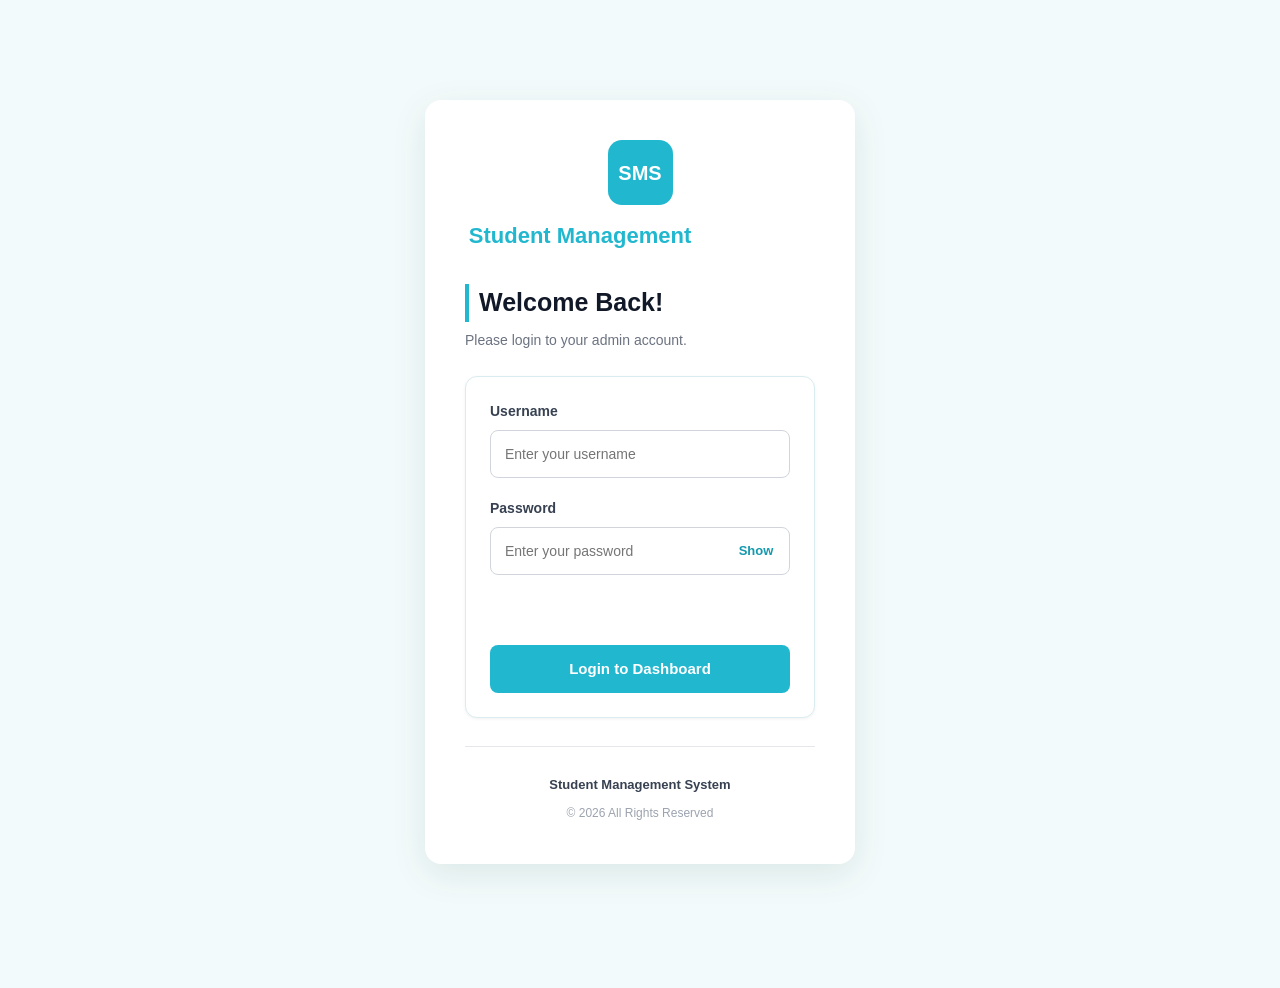
==== Student Management System/index.html @ 83077e54 "Organize Student Management System project" ====
<!DOCTYPE html>
<html lang="en">
 <head>
  <meta charset="utf-8">
  <meta content="width=device-width, initial-scale=1.0" name="viewport">
  <title>
   Student Management System
  </title>
  <link href="css/common.css" rel="stylesheet">
  <link href="css/components.css" rel="stylesheet">
  <link href="css/layout.css" rel="stylesheet">
  <link href="css/dashboard.css" rel="stylesheet">
  <link href="css/students.css" rel="stylesheet">
  <link href="css/courses.css" rel="stylesheet">
  <link href="css/trainers.css" rel="stylesheet">
  <link href="css/attendance.css" rel="stylesheet">
  <link href="css/assignments.css" rel="stylesheet">
  <link href="css/reports.css" rel="stylesheet">
  <link href="css/profile.css" rel="stylesheet">
  <link href="css/student-details.css" rel="stylesheet">
  <link href="css/single-page.css" rel="stylesheet">
 </head>
 <body>
  <div class="dashboard-container single-page-app">
   <header class="single-topbar">
    <a class="brand" data-section="dashboard" href="#dashboard">
     <span class="brand-logo">
      S
     </span>
     <span>
      <strong>
       Student MS
      </strong>
      <small>
       Admin Portal
      </small>
     </span>
    </a>
    <nav aria-label="Main navigation" class="navbar">
     <a class="active" data-section="dashboard" href="#dashboard">
      Dashboard
     </a>
     <a data-section="students" href="#students">
      Students
     </a>
     <a data-section="courses" href="#courses">
      Courses
     </a>
     <a data-section="trainers" href="#trainers">
      Trainers
     </a>
     <a data-section="attendance" href="#attendance">
      Attendance
     </a>
     <a data-section="assignments" href="#assignments">
      Assignments
     </a>
     <a data-section="reports" href="#reports">
      Reports
     </a>
     <a data-section="profile" href="#profile">
      Profile
     </a>
    </nav>
    <div class="topbar-user">
     <span class="topbar-avatar">
      A
     </span>
     <span>
      <strong id="topAdminName">
       Admin
      </strong>
      <small>
       Administrator
      </small>
     </span>
     <button class="logout-btn" id="logoutBtn" type="button">
      Logout
     </button>
    </div>
   </header>
   <main class="main-content single-main">
    <section class="page-section active-section" data-page-title="Dashboard" id="dashboard">
     <section class="welcome-section">
      <div>
       <h2>
        Welcome back,
        <span id="welcomeAdminName">
         Admin
        </span>
        !
       </h2>
       <p>
        Here's what's happening with your institution today.
       </p>
      </div>
      <div class="welcome-icon">
       ✦
      </div>
     </section>
     <section class="dashboard-section">
      <div class="section-heading">
       <div>
        <h2>
         Overview
        </h2>
        <p>
         Your institution's summary
        </p>
       </div>
      </div>
      <div class="overview-grid">
       <article class="overview-card">
        <div class="card-top">
         <div class="card-icon students-icon">
          ♙
         </div>
         <span class="card-tag">
          Students
         </span>
        </div>
        <h3 id="totalStudents">
         0
        </h3>
        <p>
         Total registered students
        </p>
       </article>
       <article class="overview-card">
        <div class="card-top">
         <div class="card-icon courses-icon">
          ▤
         </div>
         <span class="card-tag">
          Courses
         </span>
        </div>
        <h3 id="totalCourses">
         0
        </h3>
        <p>
         Currently active courses
        </p>
       </article>
       <article class="overview-card">
        <div class="card-top">
         <div class="card-icon trainers-icon">
          ♟
         </div>
         <span class="card-tag">
          Trainers
         </span>
        </div>
        <h3 id="totalTrainers">
         0
        </h3>
        <p>
         Total registered trainers
        </p>
       </article>
       <article class="overview-card attendance-card">
        <div class="card-top">
         <div class="card-icon attendance-icon">
          &checkmark;
         </div>
         <span class="card-tag">
          Attendance
         </span>
        </div>
        <h3 id="attendancePresent">
         0
        </h3>
        <p>
         Students present today
        </p>
        <div class="attendance-detail">
         <span id="attendanceAbsent">
          0 absent
         </span>
         <span id="attendanceLeave">
          0 on leave
         </span>
        </div>
       </article>
      </div>
     </section>
     <section class="bottom-grid">
      <div class="content-card activity-card">
       <div class="content-card-heading">
        <div>
         <h2>
          Recent Activity
         </h2>
         <p>
          Latest records in your institution
         </p>
        </div>
        <span class="heading-icon">
         ◷
        </span>
       </div>
       <div class="activity-list" id="recentActivity">
        <p class="empty-message">
         No recent activity available.
        </p>
       </div>
      </div>
      <div class="content-card quick-actions-card">
       <div class="content-card-heading">
        <div>
         <h2>
          Quick Actions
         </h2>
         <p>
          Frequently used options
         </p>
        </div>
        <span class="heading-icon">
         ✦
        </span>
       </div>
       <div class="quick-actions">
        <a class="quick-action" data-section="students" href="#students">
         <span class="action-icon">
          ＋
         </span>
         <span>
          <strong>
           Add Student
          </strong>
          <small>
           Register a new student
          </small>
         </span>
         <span class="action-arrow">
          &rsaquo;
         </span>
        </a>
        <a class="quick-action" data-section="courses" href="#courses">
         <span class="action-icon">
          ＋
         </span>
         <span>
          <strong>
           Add Course
          </strong>
          <small>
           Create a new course
          </small>
         </span>
         <span class="action-arrow">
          &rsaquo;
         </span>
        </a>
        <a class="quick-action" data-section="assignments" href="#assignments">
         <span class="action-icon">
          ＋
         </span>
         <span>
          <strong>
           Add Assignment
          </strong>
          <small>
           Create an assignment
          </small>
         </span>
         <span class="action-arrow">
          &rsaquo;
         </span>
        </a>
        <a class="quick-action" data-section="attendance" href="#attendance">
         <span class="action-icon">
          &checkmark;
         </span>
         <span>
          <strong>
           Mark Attendance
          </strong>
          <small>
           Update today's attendance
          </small>
         </span>
         <span class="action-arrow">
          &rsaquo;
         </span>
        </a>
       </div>
      </div>
     </section>
     <section class="dashboard-section assignment-section">
      <div class="section-heading">
       <div>
        <h2>
         Assignment Summary
        </h2>
        <p>
         Current assignment status
        </p>
       </div>
       <a class="view-all" data-section="assignments" href="#assignments">
        View Assignments &rarr;
       </a>
      </div>
      <div class="assignment-grid">
       <div class="assignment-box pending-box">
        <span class="assignment-dot">
        </span>
        <div>
         <h3 id="pendingAssignments">
          0
         </h3>
         <p>
          Pending
         </p>
        </div>
       </div>
       <div class="assignment-box overdue-box">
        <span class="assignment-dot">
        </span>
        <div>
         <h3 id="overdueAssignments">
          0
         </h3>
         <p>
          Overdue
         </p>
        </div>
       </div>
       <div class="assignment-box completed-box">
        <span class="assignment-dot">
        </span>
        <div>
         <h3 id="completedAssignments">
          0
         </h3>
         <p>
          Completed
         </p>
        </div>
       </div>
      </div>
     </section>
     <footer class="dashboard-footer">
      <p>
       &copy; 2026 Student Management System. All rights reserved.
      </p>
     </footer>
    </section>
    <section class="page-section" data-page-title="Students" id="students">
     <section class="page-intro">
      <div>
       <h2>
        Student Management
       </h2>
       <p>
        Add, view, update and manage student information.
       </p>
      </div>
      <button class="primary-btn" id="showFormBtn" type="button">
       + Add Student
      </button>
     </section>
     <div aria-live="polite" class="message-box" id="studentMessage" role="status">
     </div>
     <section class="student-form-card" id="studentFormSection">
      <div class="card-heading">
       <div>
        <h2 id="formTitle">
         Add New Student
        </h2>
        <p>
         Enter the student's details below.
        </p>
       </div>
       <button aria-label="Close form" class="close-btn" id="closeFormBtn" type="button">
        &times;
       </button>
      </div>
      <form id="studentForm">
       <input id="editingStudentId" type="hidden">
       <div class="form-grid">
        <div class="form-group">
         <label for="studentId">
          Student ID *
         </label>
         <input id="studentId" placeholder="Example: STU001" required type="text">
         <small class="field-error" id="studentIdError">
         </small>
        </div>
        <div class="form-group">
         <label for="studentName">
          Full Name *
         </label>
         <input id="studentName" placeholder="Enter full name" required type="text">
         <small class="field-error" id="studentNameError">
         </small>
        </div>
        <div class="form-group">
         <label for="studentEmail">
          Email Address *
         </label>
         <input id="studentEmail" placeholder="example@gmail.com" required type="email">
         <small class="field-error" id="studentEmailError">
         </small>
        </div>
        <div class="form-group">
         <label for="studentPhone">
          Phone Number *
         </label>
         <input id="studentPhone" placeholder="Enter phone number" required type="tel">
         <small class="field-error" id="studentPhoneError">
         </small>
        </div>
        <div class="form-group">
         <label for="studentDOB">
          Date of Birth *
         </label>
         <input id="studentDOB" required type="date">
         <small class="field-error" id="studentDOBError">
         </small>
        </div>
        <div class="form-group">
         <label for="studentCourse">
          Course *
         </label>
         <select id="studentCourse" required>
          <option value="">
           Select course
          </option>
         </select>
         <small class="field-error" id="studentCourseError">
         </small>
        </div>
        <div class="form-group">
         <label for="joiningDate">
          Joining Date *
         </label>
         <input id="joiningDate" required type="date">
         <small class="field-error" id="joiningDateError">
         </small>
        </div>
        <div class="form-group">
         <label for="studentStatus">
          Status *
         </label>
         <select id="studentStatus" required>
          <option value="Active">
           Active
          </option>
          <option value="Inactive">
           Inactive
          </option>
          <option value="Completed">
           Completed
          </option>
         </select>
        </div>
       </div>
       <div class="form-actions">
        <button class="primary-btn" id="saveStudentBtn" type="submit">
         Save Student
        </button>
        <button class="secondary-btn" id="cancelFormBtn" type="button">
         Cancel
        </button>
       </div>
      </form>
     </section>
     <section class="student-stats">
      <div class="student-stat-card">
       <div class="stat-icon">
        ♙
       </div>
       <div>
        <p>
         Total Students
        </p>
        <h3 id="totalStudentCount">
         0
        </h3>
       </div>
      </div>
      <div class="student-stat-card">
       <div class="stat-icon">
        &checkmark;
       </div>
       <div>
        <p>
         Active Students
        </p>
        <h3 id="activeStudentCount">
         0
        </h3>
       </div>
      </div>
      <div class="student-stat-card">
       <div class="stat-icon">
        ◷
       </div>
       <div>
        <p>
         Inactive Students
        </p>
        <h3 id="inactiveStudentCount">
         0
        </h3>
       </div>
      </div>
      <div class="student-stat-card">
       <div class="stat-icon">
        &starf;
       </div>
       <div>
        <p>
         Completed Students
        </p>
        <h3 id="completedStudentCount">
         0
        </h3>
       </div>
      </div>
     </section>
     <section class="student-list-card">
      <div class="list-heading">
       <div>
        <h2>
         Student Records
        </h2>
        <p>
         View and manage all registered students.
        </p>
       </div>
       <span class="record-count" id="recordCount">
        0 records
       </span>
      </div>
      <!-- Search and Filters -->
      <div class="filter-area">
       <div class="search-box">
        <span>
         &telrec;
        </span>
        <input id="studentSearch" placeholder="Search by name, email or student ID" type="search">
       </div>
       <select id="courseFilter">
        <option value="">
         All Courses
        </option>
       </select>
       <select id="statusFilter">
        <option value="">
         All Statuses
        </option>
        <option value="Active">
         Active
        </option>
        <option value="Inactive">
         Inactive
        </option>
        <option value="Completed">
         Completed
        </option>
       </select>
       <select id="sortStudents">
        <option value="name-asc">
         Name: A to Z
        </option>
        <option value="name-desc">
         Name: Z to A
        </option>
        <option value="date-new">
         Joining Date: Newest
        </option>
        <option value="date-old">
         Joining Date: Oldest
        </option>
        <option value="id-asc">
         Student ID: A to Z
        </option>
        <option value="id-desc">
         Student ID: Z to A
        </option>
       </select>
      </div>
      <!-- Table -->
      <div class="table-wrapper">
       <table class="student-table">
        <thead>
         <tr>
          <th>
           Student ID
          </th>
          <th>
           Student Details
          </th>
          <th>
           Phone
          </th>
          <th>
           Course
          </th>
          <th>
           Joining Date
          </th>
          <th>
           Status
          </th>
          <th>
           Actions
          </th>
         </tr>
        </thead>
        <tbody id="studentTableBody">
        </tbody>
       </table>
      </div>
      <!-- Pagination -->
      <div class="pagination-area">
       <p id="paginationInfo">
        Showing 0 students
       </p>
       <div class="pagination-controls">
        <button id="previousPage" type="button">
         Previous
        </button>
        <span id="pageNumber">
         1 / 1
        </span>
        <button id="nextPage" type="button">
         Next
        </button>
       </div>
      </div>
     </section>
     <footer class="page-footer">
      &copy; 2026 Student Management System. All rights reserved.
     </footer>
    </section>
    <section class="page-section" data-page-title="Courses" id="courses">
     <section class="summary-grid">
      <article class="summary-card">
       <div class="summary-icon">
        ▤
       </div>
       <div>
        <p>
         Total Courses
        </p>
        <h2 id="totalCourses">
         0
        </h2>
       </div>
      </article>
      <article class="summary-card">
       <div class="summary-icon active-icon">
        &checkmark;
       </div>
       <div>
        <p>
         Active Courses
        </p>
        <h2 id="activeCourses">
         0
        </h2>
       </div>
      </article>
      <article class="summary-card">
       <div class="summary-icon student-icon">
        ♙
       </div>
       <div>
        <p>
         Total Enrolments
        </p>
        <h2 id="totalEnrolments">
         0
        </h2>
       </div>
      </article>
      <article class="summary-card">
       <div class="summary-icon trainer-icon">
        ♟
       </div>
       <div>
        <p>
         Assigned Trainers
        </p>
        <h2 id="assignedTrainers">
         0
        </h2>
       </div>
      </article>
     </section>
     <section class="content-card form-card" hidden="" id="courseFormSection">
      <div class="card-heading">
       <div>
        <h2 id="formTitle">
         Add New Course
        </h2>
        <p>
         Enter the course information below
        </p>
       </div>
       <button aria-label="Close form" class="icon-close" id="closeFormBtn" type="button">
        &times;
       </button>
      </div>
      <form id="courseForm" novalidate="">
       <input id="editingCourseId" type="hidden">
       <div class="form-grid">
        <div class="form-group">
         <label for="courseId">
          Course ID
          <span>
           *
          </span>
         </label>
         <input id="courseId" placeholder="Example: CRS001" required type="text">
         <small class="field-error" id="courseIdError">
         </small>
        </div>
        <div class="form-group">
         <label for="courseName">
          Course Name
          <span>
           *
          </span>
         </label>
         <input id="courseName" placeholder="Enter course name" required type="text">
         <small class="field-error" id="courseNameError">
         </small>
        </div>
        <div class="form-group full-width">
         <label for="courseDescription">
          Course Description
          <span>
           *
          </span>
         </label>
         <textarea id="courseDescription" placeholder="Describe the course..." required rows="3"></textarea>
         <small class="field-error" id="courseDescriptionError">
         </small>
        </div>
        <div class="form-group">
         <label for="courseDuration">
          Duration
          <span>
           *
          </span>
         </label>
         <input id="courseDuration" placeholder="Example: 3 months" required type="text">
         <small class="field-error" id="courseDurationError">
         </small>
        </div>
        <div class="form-group">
         <label for="courseFee">
          Course Fee (₹)
          <span>
           *
          </span>
         </label>
         <input id="courseFee" min="0" placeholder="Enter course fee" required step="0.01" type="number">
         <small class="field-error" id="courseFeeError">
         </small>
        </div>
        <div class="form-group">
         <label for="courseStatus">
          Course Status
         </label>
         <select id="courseStatus">
          <option value="Active">
           Active
          </option>
          <option value="Inactive">
           Inactive
          </option>
          <option value="Completed">
           Completed
          </option>
         </select>
        </div>
        <div class="form-group">
         <label for="courseTrainer">
          Assign Trainer(s)
          <span>
           *
          </span>
         </label>
         <select id="courseTrainer" multiple required size="4">
         </select>
         <small class="input-hint">
          Hold Ctrl (Windows) or Command (Mac) to select multiple trainers.
         </small>
         <small class="field-error" id="courseTrainerError">
         </small>
        </div>
       </div>
       <p class="message-box" id="courseMessage" role="status">
       </p>
       <div class="form-actions">
        <button class="secondary-btn" id="cancelFormBtn" type="button">
         Cancel
        </button>
        <button class="primary-btn" id="saveCourseBtn" type="submit">
         Save Course
        </button>
       </div>
      </form>
     </section>
     <section class="content-card">
      <div class="list-heading">
       <div>
        <h2>
         Course List
        </h2>
        <p>
         View and manage all available courses
        </p>
       </div>
       <button class="primary-btn" id="showFormBtn" type="button">
        + Add Course
       </button>
      </div>
      <p class="message-box" id="courseListMessage" role="status">
      </p>
      <div class="filter-bar">
       <div class="search-box">
        <span>
         &telrec;
        </span>
        <input id="courseSearch" placeholder="Search by course name or ID..." type="search"/>
       </div>
       <select aria-label="Filter by status" id="courseStatusFilter">
        <option value="">
         All Statuses
        </option>
        <option value="Active">
         Active
        </option>
        <option value="Inactive">
         Inactive
        </option>
        <option value="Completed">
         Completed
        </option>
       </select>
       <select aria-label="Sort courses" id="courseSort">
        <option value="name-asc">
         Name: A to Z
        </option>
        <option value="name-desc">
         Name: Z to A
        </option>
        <option value="fee-low">
         Fee: Low to High
        </option>
        <option value="fee-high">
         Fee: High to Low
        </option>
        <option value="students-high">
         Most Enrolled
        </option>
       </select>
      </div>
      <div class="table-info">
       <span id="courseRecordCount">
        0 courses
       </span>
      </div>
      <div class="table-wrapper">
       <table class="course-table">
        <thead>
         <tr>
          <th>
           Course ID
          </th>
          <th>
           Course Details
          </th>
          <th>
           Duration
          </th>
          <th>
           Fee
          </th>
          <th>
           Trainer(s)
          </th>
          <th>
           Students
          </th>
          <th>
           Status
          </th>
          <th>
           Actions
          </th>
         </tr>
        </thead>
        <tbody id="courseTableBody">
        </tbody>
       </table>
      </div>
      <div class="pagination">
       <p id="paginationInfo">
        Showing 0 courses
       </p>
       <div class="pagination-controls">
        <button id="previousPage" type="button">
         Previous
        </button>
        <span id="pageNumber">
         1 / 1
        </span>
        <button id="nextPage" type="button">
         Next
        </button>
       </div>
      </div>
     </section>
     <div class="modal-overlay" hidden="" id="courseViewModal">
      <div class="modal-card">
       <div class="modal-heading">
        <div>
         <h2>
          Course Details
         </h2>
         <p>
          Complete information about this course
         </p>
        </div>
        <button aria-label="Close" class="icon-close" id="closeViewModal" type="button">
         &times;
        </button>
       </div>
       <div class="modal-details" id="courseViewContent">
       </div>
       <div class="modal-actions">
        <button class="secondary-btn" id="modalCloseBtn" type="button">
         Close
        </button>
       </div>
      </div>
     </div>
     <footer class="page-footer">
      &copy; 2026 Student Management System. All rights reserved.
     </footer>
    </section>
    <section class="page-section" data-page-title="Trainers" id="trainers">
     <section class="summary-grid">
      <article class="summary-card">
       <div class="summary-icon">
        ♟
       </div>
       <div>
        <p>
         Total Trainers
        </p>
        <h2 id="totalTrainers">
         0
        </h2>
       </div>
      </article>
      <article class="summary-card">
       <div class="summary-icon active-icon">
        &checkmark;
       </div>
       <div>
        <p>
         Active Trainers
        </p>
        <h2 id="activeTrainers">
         0
        </h2>
       </div>
      </article>
      <article class="summary-card">
       <div class="summary-icon course-icon">
        ▤
       </div>
       <div>
        <p>
         Courses Assigned
        </p>
        <h2 id="assignedCourses">
         0
        </h2>
       </div>
      </article>
      <article class="summary-card">
       <div class="summary-icon expertise-icon">
        ✦
       </div>
       <div>
        <p>
         Expertise Areas
        </p>
        <h2 id="expertiseCount">
         0
        </h2>
       </div>
      </article>
     </section>
     <section class="content-card form-card" hidden="" id="trainerFormSection">
      <div class="card-heading">
       <div>
        <h2 id="formTitle">
         Add New Trainer
        </h2>
        <p>
         Enter trainer details and assign courses
        </p>
       </div>
       <button aria-label="Close form" class="icon-close" id="closeFormBtn" type="button">
        &times;
       </button>
      </div>
      <form id="trainerForm" novalidate="">
       <input id="editingTrainerId" type="hidden"/>
       <div class="form-grid">
        <div class="form-group">
         <label for="trainerId">
          Trainer ID
          <span>
           *
          </span>
         </label>
         <input id="trainerId" placeholder="Example: TRN001" required="" type="text"/>
         <small class="field-error" id="trainerIdError">
         </small>
        </div>
        <div class="form-group">
         <label for="trainerName">
          Full Name
          <span>
           *
          </span>
         </label>
         <input id="trainerName" placeholder="Enter trainer name" required="" type="text"/>
         <small class="field-error" id="trainerNameError">
         </small>
        </div>
        <div class="form-group">
         <label for="trainerEmail">
          Email Address
          <span>
           *
          </span>
         </label>
         <input id="trainerEmail" placeholder="example@email.com" required="" type="email"/>
         <small class="field-error" id="trainerEmailError">
         </small>
        </div>
        <div class="form-group">
         <label for="trainerPhone">
          Phone Number
          <span>
           *
          </span>
         </label>
         <input id="trainerPhone" placeholder="Enter phone number" required="" type="tel"/>
         <small class="field-error" id="trainerPhoneError">
         </small>
        </div>
        <div class="form-group">
         <label for="trainerExpertise">
          Expertise
          <span>
           *
          </span>
         </label>
         <input id="trainerExpertise" placeholder="Example: JavaScript, Python, React" required="" type="text"/>
         <small class="field-error" id="trainerExpertiseError">
         </small>
        </div>
        <div class="form-group">
         <label for="trainerStatus">
          Status
         </label>
         <select id="trainerStatus">
          <option value="Active">
           Active
          </option>
          <option value="Inactive">
           Inactive
          </option>
         </select>
        </div>
        <div class="form-group full-width">
         <label for="trainerCourses">
          Assign Courses
          <span>
           *
          </span>
         </label>
         <select id="trainerCourses" multiple="" required="" size="5">
         </select>
         <small class="input-hint">
          Select one or more courses. Hold Ctrl (Windows) or Command (Mac) to select multiple courses.
         </small>
         <small class="field-error" id="trainerCoursesError">
         </small>
        </div>
       </div>
       <p class="message-box" id="trainerMessage" role="status">
       </p>
       <div class="form-actions">
        <button class="secondary-btn" id="cancelFormBtn" type="button">
         Cancel
        </button>
        <button class="primary-btn" id="saveTrainerBtn" type="submit">
         Save Trainer
        </button>
       </div>
      </form>
     </section>
     <section class="content-card">
      <div class="list-heading">
       <div>
        <h2>
         Trainer List
        </h2>
        <p>
         View and manage all trainers in your institution
        </p>
       </div>
       <button class="primary-btn" id="showFormBtn" type="button">
        + Add Trainer
       </button>
      </div>
      <p class="message-box" id="trainerListMessage" role="status">
      </p>
      <div class="filter-bar">
       <div class="search-box">
        <span>
         &telrec;
        </span>
        <input id="trainerSearch" placeholder="Search by name, ID or email..." type="search"/>
       </div>
       <select aria-label="Filter by status" id="trainerStatusFilter">
        <option value="">
         All Statuses
        </option>
        <option value="Active">
         Active
        </option>
        <option value="Inactive">
         Inactive
        </option>
       </select>
       <select aria-label="Sort trainers" id="trainerSort">
        <option value="name-asc">
         Name: A to Z
        </option>
        <option value="name-desc">
         Name: Z to A
        </option>
        <option value="id-asc">
         Trainer ID
        </option>
        <option value="expertise-asc">
         Expertise
        </option>
       </select>
      </div>
      <div class="table-info">
       <span id="trainerRecordCount">
        0 trainers
       </span>
      </div>
      <div class="table-wrapper">
       <table class="trainer-table">
        <thead>
         <tr>
          <th>
           Trainer ID
          </th>
          <th>
           Trainer Details
          </th>
          <th>
           Phone
          </th>
          <th>
           Expertise
          </th>
          <th>
           Assigned Courses
          </th>
          <th>
           Status
          </th>
          <th>
           Actions
          </th>
         </tr>
        </thead>
        <tbody id="trainerTableBody">
        </tbody>
       </table>
      </div>
      <div class="pagination">
       <p id="paginationInfo">
        Showing 0 trainers
       </p>
       <div class="pagination-controls">
        <button id="previousPage" type="button">
         Previous
        </button>
        <span id="pageNumber">
         1 / 1
        </span>
        <button id="nextPage" type="button">
         Next
        </button>
       </div>
      </div>
     </section>
     <div class="modal-overlay" hidden="" id="trainerViewModal">
      <div class="modal-card">
       <div class="modal-heading">
        <div>
         <h2>
          Trainer Details
         </h2>
         <p>
          Complete information about this trainer
         </p>
        </div>
        <button aria-label="Close" class="icon-close" id="closeViewModal" type="button">
         &times;
        </button>
       </div>
       <div class="modal-details" id="trainerViewContent">
       </div>
       <div class="modal-actions">
        <button class="secondary-btn" id="modalCloseBtn" type="button">
         Close
        </button>
       </div>
      </div>
     </div>
     <footer class="page-footer">
      &copy; 2026 Student Management System. All rights reserved.
     </footer>
    </section>
    <section class="page-section" data-page-title="Attendance" id="attendance">
     <section class="summary-grid">
      <article class="summary-card">
       <div class="summary-icon">
        ♙
       </div>
       <div>
        <p>
         Students in Course
        </p>
        <h2 id="totalStudents">
         0
        </h2>
       </div>
      </article>
      <article class="summary-card">
       <div class="summary-icon present-icon">
        &checkmark;
       </div>
       <div>
        <p>
         Present
        </p>
        <h2 id="presentCount">
         0
        </h2>
       </div>
      </article>
      <article class="summary-card">
       <div class="summary-icon absent-icon">
        &times;
       </div>
       <div>
        <p>
         Absent
        </p>
        <h2 id="absentCount">
         0
        </h2>
       </div>
      </article>
      <article class="summary-card">
       <div class="summary-icon leave-icon">
        ◷
       </div>
       <div>
        <p>
         On Leave
        </p>
        <h2 id="leaveCount">
         0
        </h2>
       </div>
      </article>
     </section>
     <section class="content-card selection-card">
      <div class="section-heading">
       <div>
        <h2>
         Mark Attendance
        </h2>
        <p>
         Select a course and date to record attendance
        </p>
       </div>
      </div>
      <div class="selection-grid">
       <div class="form-group">
        <label for="attendanceCourse">
         Select Course
        </label>
        <select id="attendanceCourse">
         <option value="">
          Choose a course
         </option>
        </select>
       </div>
       <div class="form-group">
        <label for="attendanceDate">
         Attendance Date
        </label>
        <input id="attendanceDate" type="date"/>
       </div>
       <div class="form-group search-field">
        <label for="studentSearch">
         Search Student
        </label>
        <input id="studentSearch" placeholder="Search by name, ID or email" type="search"/>
       </div>
      </div>
      <p class="message-box" id="attendanceMessage" role="status">
      </p>
     </section>
     <section class="content-card">
      <div class="list-heading">
       <div>
        <h2>
         Student Attendance List
        </h2>
        <p id="selectedCourseInfo">
         Choose a course and date to continue
        </p>
       </div>
       <span class="record-status" id="attendanceRecordStatus">
        Not saved
       </span>
      </div>
      <div class="attendance-legend">
       <span>
        <i class="legend-dot present-dot">
        </i>
        Present
       </span>
       <span>
        <i class="legend-dot absent-dot">
        </i>
        Absent
       </span>
       <span>
        <i class="legend-dot leave-dot">
        </i>
        Leave
       </span>
      </div>
      <div class="table-wrapper">
       <table class="attendance-table">
        <thead>
         <tr>
          <th>
           Student
          </th>
          <th>
           Student ID
          </th>
          <th>
           Email
          </th>
          <th>
           Attendance Status
          </th>
         </tr>
        </thead>
        <tbody id="attendanceTableBody">
         <tr>
          <td class="empty-cell" colspan="4">
           Select a course and date to display students.
          </td>
         </tr>
        </tbody>
       </table>
      </div>
      <div class="attendance-actions">
       <p id="attendanceSummary">
        Select a course and date to view the attendance summary.
       </p>
       <button class="primary-btn" disabled="" id="saveAttendanceBtn" type="button">
        Save Attendance
       </button>
      </div>
     </section>
     <section class="content-card history-card">
      <div class="list-heading">
       <div>
        <h2>
         Attendance History
        </h2>
        <p>
         Review saved attendance records by student and date
        </p>
       </div>
      </div>
      <div class="history-filters">
       <div class="form-group">
        <label for="historyCourse">
         Course
        </label>
        <select id="historyCourse">
         <option value="">
          All Courses
         </option>
        </select>
       </div>
       <div class="form-group">
        <label for="historyDate">
         Date
        </label>
        <input id="historyDate" type="date"/>
       </div>
       <div class="form-group">
        <label for="historyStudent">
         Student
        </label>
        <input id="historyStudent" placeholder="Search student" type="search"/>
       </div>
       <div class="form-group">
        <label for="historyStatus">
         Status
        </label>
        <select id="historyStatus">
         <option value="">
          All Statuses
         </option>
         <option value="Present">
          Present
         </option>
         <option value="Absent">
          Absent
         </option>
         <option value="Leave">
          Leave
         </option>
        </select>
       </div>
      </div>
      <div class="table-info" id="historyRecordCount">
       0 records
      </div>
      <div class="table-wrapper">
       <table class="attendance-table history-table">
        <thead>
         <tr>
          <th>
           Date
          </th>
          <th>
           Student
          </th>
          <th>
           Course
          </th>
          <th>
           Status
          </th>
          <th>
           Attendance %
          </th>
         </tr>
        </thead>
        <tbody id="historyTableBody">
         <tr>
          <td class="empty-cell" colspan="5">
           No attendance records available.
          </td>
         </tr>
        </tbody>
       </table>
      </div>
      <div class="pagination">
       <p id="historyPaginationInfo">
        Showing 0 records
       </p>
       <div class="pagination-controls">
        <button id="historyPrevious" type="button">
         Previous
        </button>
        <span id="historyPageNumber">
         1 / 1
        </span>
        <button id="historyNext" type="button">
         Next
        </button>
       </div>
      </div>
     </section>
     <div class="calculation-note">
      <strong>
       Attendance calculation:
      </strong>
      Present days &divide; (Present days + Absent days) &times; 100.
            Leave days are excluded from the calculation.
     </div>
     <footer class="page-footer">
      &copy; 2026 Student Management System. All rights reserved.
     </footer>
    </section>
    <section class="page-section" data-page-title="Assignments" id="assignments">
     <section class="summary-grid">
      <article class="summary-card">
       <div class="summary-icon">
        ▣
       </div>
       <div>
        <p>
         Total Assignments
        </p>
        <h2 id="totalAssignments">
         0
        </h2>
       </div>
      </article>
      <article class="summary-card">
       <div class="summary-icon submitted-icon">
        &checkmark;
       </div>
       <div>
        <p>
         Submitted
        </p>
        <h2 id="submittedCount">
         0
        </h2>
       </div>
      </article>
      <article class="summary-card">
       <div class="summary-icon pending-icon">
        ◷
       </div>
       <div>
        <p>
         Not Submitted
        </p>
        <h2 id="notSubmittedCount">
         0
        </h2>
       </div>
      </article>
      <article class="summary-card">
       <div class="summary-icon late-icon">
        !
       </div>
       <div>
        <p>
         Late Submissions
        </p>
        <h2 id="lateCount">
         0
        </h2>
       </div>
      </article>
     </section>
     <section class="content-card" id="assignmentFormSection">
      <div class="section-heading">
       <div>
        <h2 id="formHeading">
         Create New Assignment
        </h2>
        <p>
         Add an assignment and assign it to a course
        </p>
       </div>
       <button class="secondary-btn" hidden="" id="cancelEditBtn" type="button">
        Cancel Edit
       </button>
      </div>
      <form id="assignmentForm">
       <input id="editingAssignmentId" type="hidden"/>
       <div class="form-grid">
        <div class="form-group">
         <label for="assignmentTitle">
          Assignment Title *
         </label>
         <input id="assignmentTitle" maxlength="100" placeholder="Example: JavaScript Fundamentals" required="" type="text"/>
         <small class="field-error" id="titleError">
         </small>
        </div>
        <div class="form-group">
         <label for="assignmentCourse">
          Course *
         </label>
         <select id="assignmentCourse" required="">
          <option value="">
           Select course
          </option>
         </select>
         <small class="field-error" id="courseError">
         </small>
        </div>
        <div class="form-group full-width">
         <label for="assignmentDescription">
          Description *
         </label>
         <textarea id="assignmentDescription" maxlength="1000" placeholder="Describe the assignment tasks and requirements" required="" rows="3"></textarea>
         <small class="field-error" id="descriptionError">
         </small>
        </div>
        <div class="form-group">
         <label for="assignmentAssignedDate">
          Assigned Date *
         </label>
         <input id="assignmentAssignedDate" required="" type="date"/>
         <small class="field-error" id="assignedDateError">
         </small>
        </div>
        <div class="form-group">
         <label for="assignmentDueDate">
          Due Date *
         </label>
         <input id="assignmentDueDate" required="" type="date"/>
         <small class="field-error" id="dueDateError">
         </small>
        </div>
       </div>
       <p class="message-box" id="assignmentMessage" role="status">
       </p>
       <div class="form-actions">
        <button class="primary-btn" id="saveAssignmentBtn" type="submit">
         Create Assignment
        </button>
        <button class="secondary-btn" id="resetAssignmentBtn" type="reset">
         Clear Form
        </button>
       </div>
      </form>
     </section>
     <section class="content-card">
      <div class="list-heading">
       <div>
        <h2>
         Assignment List
        </h2>
        <p>
         View assignments and manage student submissions
        </p>
       </div>
       <span class="record-count" id="assignmentRecordCount">
        0 assignments
       </span>
      </div>
      <div class="filter-grid">
       <div class="form-group">
        <label for="assignmentSearch">
         Search
        </label>
        <input id="assignmentSearch" placeholder="Search assignment title" type="search"/>
       </div>
       <div class="form-group">
        <label for="filterCourse">
         Course
        </label>
        <select id="filterCourse">
         <option value="">
          All Courses
         </option>
        </select>
       </div>
       <div class="form-group">
        <label for="filterStatus">
         Submission Status
        </label>
        <select id="filterStatus">
         <option value="">
          All Statuses
         </option>
         <option value="Not submitted">
          Not submitted
         </option>
         <option value="Submitted">
          Submitted
         </option>
         <option value="Late">
          Late
         </option>
        </select>
       </div>
       <div class="form-group">
        <label for="assignmentSort">
         Sort By
        </label>
        <select id="assignmentSort">
         <option value="due-asc">
          Due Date: Earliest
         </option>
         <option value="due-desc">
          Due Date: Latest
         </option>
         <option value="title-asc">
          Title: A to Z
         </option>
         <option value="title-desc">
          Title: Z to A
         </option>
        </select>
       </div>
      </div>
      <div class="table-wrapper">
       <table class="assignment-table">
        <thead>
         <tr>
          <th>
           Assignment
          </th>
          <th>
           Course
          </th>
          <th>
           Assigned Date
          </th>
          <th>
           Due Date
          </th>
          <th>
           Submissions
          </th>
          <th>
           Actions
          </th>
         </tr>
        </thead>
        <tbody id="assignmentTableBody">
         <tr>
          <td class="empty-cell" colspan="6">
           No assignments created yet.
          </td>
         </tr>
        </tbody>
       </table>
      </div>
      <div class="pagination">
       <p id="assignmentPaginationInfo">
        Showing 0 assignments
       </p>
       <div class="pagination-controls">
        <button id="previousPage" type="button">
         Previous
        </button>
        <span id="pageNumber">
         1 / 1
        </span>
        <button id="nextPage" type="button">
         Next
        </button>
       </div>
      </div>
     </section>
     <div class="modal-overlay" hidden="" id="submissionModal">
      <div class="submission-modal">
       <div class="modal-header">
        <div>
         <p class="modal-eyebrow">
          ASSIGNMENT SUBMISSIONS
         </p>
         <h2 id="modalAssignmentTitle">
          Assignment
         </h2>
         <p id="modalAssignmentCourse">
          Course
         </p>
        </div>
        <button aria-label="Close" class="modal-close" id="closeSubmissionModal" type="button">
         &times;
        </button>
       </div>
       <div class="submission-summary" id="submissionSummary">
       </div>
       <div class="table-wrapper">
        <table class="submission-table">
         <thead>
          <tr>
           <th>
            Student
           </th>
           <th>
            Submission Status
           </th>
           <th>
            Marks
           </th>
           <th>
            Feedback
           </th>
           <th>
            Action
           </th>
          </tr>
         </thead>
         <tbody id="submissionTableBody">
          <tr>
           <td class="empty-cell" colspan="5">
            No students available.
           </td>
          </tr>
         </tbody>
        </table>
       </div>
       <div class="modal-footer">
        <p>
         Enter marks and feedback for each student, then save.
        </p>
        <button class="primary-btn" id="doneSubmissionBtn" type="button">
         Done
        </button>
       </div>
      </div>
     </div>
     <footer class="page-footer">
      &copy; 2026 Student Management System. All rights reserved.
     </footer>
    </section>
    <section class="page-section" data-page-title="Reports" id="reports">
     <section class="summary-grid">
      <article class="summary-card">
       <div class="summary-icon">
        ♙
       </div>
       <div>
        <p>
         Total Students
        </p>
        <h2 id="totalStudents">
         0
        </h2>
        <small>
         Registered students
        </small>
       </div>
      </article>
      <article class="summary-card">
       <div class="summary-icon">
        ▤
       </div>
       <div>
        <p>
         Total Courses
        </p>
        <h2 id="totalCourses">
         0
        </h2>
        <small>
         Available courses
        </small>
       </div>
      </article>
      <article class="summary-card">
       <div class="summary-icon">
        ♟
       </div>
       <div>
        <p>
         Total Trainers
        </p>
        <h2 id="totalTrainers">
         0
        </h2>
        <small>
         Registered trainers
        </small>
       </div>
      </article>
      <article class="summary-card">
       <div class="summary-icon">
        ▣
       </div>
       <div>
        <p>
         Attendance Days
        </p>
        <h2 id="totalDays">
         0
        </h2>
        <small>
         Dates with saved records
        </small>
       </div>
      </article>
     </section>
     <section class="report-card">
      <div class="section-heading">
       <div>
        <h2>
         Course Enrollment Report
        </h2>
        <p>
         Student enrollment and trainer details for each course
        </p>
       </div>
       <button class="export-btn" id="exportCourseReport" type="button">
        &darr; Export CSV
       </button>
      </div>
      <div class="table-wrapper">
       <table>
        <thead>
         <tr>
          <th>
           Course Name
          </th>
          <th>
           Trainer
          </th>
          <th>
           Total Students
          </th>
          <th>
           Enrollment Share
          </th>
         </tr>
        </thead>
        <tbody id="courseReportBody">
         <tr>
          <td class="empty-cell" colspan="4">
           No course records available.
          </td>
         </tr>
        </tbody>
       </table>
      </div>
     </section>
     <section class="report-card">
      <div class="section-heading attendance-heading">
       <div>
        <h2>
         Student Attendance Report
        </h2>
        <p>
         Review attendance records and calculate student percentages
        </p>
       </div>
       <button class="export-btn" id="exportAttendanceReport" type="button">
        &darr; Export CSV
       </button>
      </div>
      <!-- Filters -->
      <div class="filter-grid">
       <div class="form-group">
        <label for="attendanceSearch">
         Search Student
        </label>
        <input id="attendanceSearch" placeholder="Name or email" type="search"/>
       </div>
       <div class="form-group">
        <label for="attendanceCourseFilter">
         Course
        </label>
        <select id="attendanceCourseFilter">
         <option value="">
          All Courses
         </option>
        </select>
       </div>
       <div class="form-group">
        <label for="fromDate">
         From Date
        </label>
        <input id="fromDate" type="date"/>
       </div>
       <div class="form-group">
        <label for="toDate">
         To Date
        </label>
        <input id="toDate" type="date"/>
       </div>
      </div>
      <div class="attendance-note">
       <span class="note-icon">
        i
       </span>
       Attendance percentage = Present &divide; (Present + Absent) &times; 100.
                Leave records are excluded from the calculation.
      </div>
      <div class="table-wrapper">
       <table>
        <thead>
         <tr>
          <th>
           Student Name
          </th>
          <th>
           Email
          </th>
          <th>
           Course
          </th>
          <th>
           Present
          </th>
          <th>
           Absent
          </th>
          <th>
           Leave
          </th>
          <th>
           Attendance %
          </th>
         </tr>
        </thead>
        <tbody id="attendanceReportBody">
         <tr>
          <td class="empty-cell" colspan="7">
           No attendance records available.
          </td>
         </tr>
        </tbody>
       </table>
      </div>
      <div class="table-footer">
       <span id="attendanceRecordCount">
        0 students
       </span>
       <button class="clear-filter-btn" id="clearAttendanceFilters" type="button">
        Clear Filters
       </button>
      </div>
     </section>
     <section class="report-card">
      <div class="section-heading">
       <div>
        <h2>
         Assignment Performance Report
        </h2>
        <p>
         Overview of student assignment submissions
        </p>
       </div>
       <button class="export-btn" id="exportAssignmentReport" type="button">
        &darr; Export CSV
       </button>
      </div>
      <div class="table-wrapper">
       <table>
        <thead>
         <tr>
          <th>
           Assignment
          </th>
          <th>
           Course
          </th>
          <th>
           Total Students
          </th>
          <th>
           Submitted
          </th>
          <th>
           Not Submitted
          </th>
          <th>
           Late
          </th>
          <th>
           Average Marks
          </th>
         </tr>
        </thead>
        <tbody id="assignmentReportBody">
         <tr>
          <td class="empty-cell" colspan="7">
           No assignment records available.
          </td>
         </tr>
        </tbody>
       </table>
      </div>
     </section>
     <footer class="page-footer">
      &copy; 2026 Student Management System. All rights reserved.
     </footer>
    </section>
    <section class="page-section" data-page-title="Profile" id="profile">
     <section class="profile-overview">
      <div class="profile-avatar" id="profileAvatar">
       A
      </div>
      <div class="profile-overview-info">
       <span class="profile-tag">
        ADMINISTRATOR ACCOUNT
       </span>
       <h2 id="profileDisplayName">
        Admin
       </h2>
       <p id="profileDisplayEmail">
        No email added
       </p>
      </div>
      <div class="account-status">
       <span class="status-dot">
       </span>
       Active Account
      </div>
     </section>
     <div class="profile-grid">
      <!-- Personal Information -->
      <section class="profile-card">
       <div class="card-heading">
        <div class="card-icon">
         ♙
        </div>
        <div>
         <h2>
          Personal Information
         </h2>
         <p>
          Update your administrator details
         </p>
        </div>
       </div>
       <form id="profileForm" novalidate="">
        <div class="form-group">
         <label for="profileName">
          Full Name
         </label>
         <input autocomplete="name" id="profileName" placeholder="Enter your full name" required="" type="text"/>
         <small class="field-error" id="nameError">
         </small>
        </div>
        <div class="form-group">
         <label for="profileEmail">
          Email Address
         </label>
         <input autocomplete="email" id="profileEmail" placeholder="Enter your email address" required="" type="email"/>
         <small class="field-error" id="emailError">
         </small>
        </div>
        <div class="form-info">
         Your updated information will be saved in this browser.
        </div>
        <div class="form-actions">
         <button class="primary-btn" type="submit">
          Save Changes
         </button>
        </div>
        <p aria-live="polite" class="form-message" id="profileMessage">
        </p>
       </form>
      </section>
      <!-- Password -->
      <section class="profile-card">
       <div class="card-heading">
        <div class="card-icon">
         ♙
        </div>
        <div>
         <h2>
          Change Password
         </h2>
         <p>
          Keep your administrator account secure
         </p>
        </div>
       </div>
       <form id="passwordForm" novalidate="">
        <div class="form-group">
         <label for="currentPassword">
          Current Password
         </label>
         <div class="password-wrapper">
          <input autocomplete="current-password" id="currentPassword" placeholder="Enter current password" required="" type="password"/>
          <button class="toggle-password" data-target="currentPassword" type="button">
           Show
          </button>
         </div>
         <small class="field-error" id="currentPasswordError">
         </small>
        </div>
        <div class="form-group">
         <label for="newPassword">
          New Password
         </label>
         <div class="password-wrapper">
          <input autocomplete="new-password" id="newPassword" placeholder="Enter new password" required="" type="password"/>
          <button class="toggle-password" data-target="newPassword" type="button">
           Show
          </button>
         </div>
         <small class="field-error" id="newPasswordError">
         </small>
        </div>
        <div class="form-group">
         <label for="confirmPassword">
          Confirm New Password
         </label>
         <div class="password-wrapper">
          <input autocomplete="new-password" id="confirmPassword" placeholder="Confirm new password" required="" type="password"/>
          <button class="toggle-password" data-target="confirmPassword" type="button">
           Show
          </button>
         </div>
         <small class="field-error" id="confirmPasswordError">
         </small>
        </div>
        <div class="password-guidelines">
         <strong>
          Password requirements
         </strong>
         <ul>
          <li>
           At least 6 characters
          </li>
          <li>
           Must be different from the current password
          </li>
          <li>
           Confirmation must match the new password
          </li>
         </ul>
        </div>
        <div class="form-actions">
         <button class="primary-btn" type="submit">
          Update Password
         </button>
        </div>
        <p aria-live="polite" class="form-message" id="passwordMessage">
        </p>
       </form>
      </section>
     </div>
     <footer class="page-footer">
      &copy; 2026 Student Management System. All rights reserved.
     </footer>
    </section>
    <section class="page-section" data-page-title="Student Details" id="student-details">
     <div class="page-actions">
      <a class="back-btn" data-section="students" href="#students">
       &larr; Back to Students
      </a>
      <button class="primary-btn" id="editStudentBtn" type="button">
       ✎ Edit Student
      </button>
     </div>
     <section class="not-found" hidden="" id="notFound">
      <div class="not-found-icon">
       !
      </div>
      <h2>
       Student Not Found
      </h2>
      <p>
       The requested student record could not be found.
      </p>
      <a class="primary-btn" data-section="students" href="#students">
       Back to Students
      </a>
     </section>
     <div id="studentDetailsContent">
      <!-- Profile Header -->
      <section class="profile-header">
       <div class="profile-avatar" id="studentAvatar">
        S
       </div>
       <div class="profile-heading">
        <span class="profile-label">
         STUDENT PROFILE
        </span>
        <h2 id="detailName">
         Student Name
        </h2>
        <p id="detailStudentId">
         Student ID: &mdash;
        </p>
       </div>
       <span class="status-badge status-active" id="detailStatus">
        Active
       </span>
      </section>
      <!-- Personal Information -->
      <section class="details-card">
       <div class="section-heading">
        <div>
         <h2>
          Personal Information
         </h2>
         <p>
          Student's personal and contact details
         </p>
        </div>
        <span class="section-icon">
         ♙
        </span>
       </div>
       <div class="details-grid">
        <div class="detail-item">
         <span>
          Full Name
         </span>
         <strong id="detailFullName">
          &mdash;
         </strong>
        </div>
        <div class="detail-item">
         <span>
          Email Address
         </span>
         <strong id="detailEmail">
          &mdash;
         </strong>
        </div>
        <div class="detail-item">
         <span>
          Phone Number
         </span>
         <strong id="detailPhone">
          &mdash;
         </strong>
        </div>
        <div class="detail-item">
         <span>
          Date of Birth
         </span>
         <strong id="detailDOB">
          &mdash;
         </strong>
        </div>
        <div class="detail-item">
         <span>
          Joining Date
         </span>
         <strong id="detailJoiningDate">
          &mdash;
         </strong>
        </div>
        <div class="detail-item">
         <span>
          Student Status
         </span>
         <strong id="detailStatusText">
          &mdash;
         </strong>
        </div>
       </div>
      </section>
      <!-- Course Information -->
      <section class="details-card">
       <div class="section-heading">
        <div>
         <h2>
          Course Information
         </h2>
         <p>
          Enrolled course and assigned trainer
         </p>
        </div>
        <span class="section-icon">
         ▤
        </span>
       </div>
       <div class="course-info-grid">
        <div class="course-info-box">
         <span>
          Enrolled Course
         </span>
         <h3 id="detailCourse">
          &mdash;
         </h3>
        </div>
        <div class="course-info-box">
         <span>
          Course Duration
         </span>
         <h3 id="detailCourseDuration">
          &mdash;
         </h3>
        </div>
        <div class="course-info-box">
         <span>
          Assigned Trainer
         </span>
         <h3 id="detailTrainer">
          &mdash;
         </h3>
         <small id="detailTrainerEmail">
         </small>
        </div>
       </div>
      </section>
      <!-- Attendance Summary -->
      <section class="details-card">
       <div class="section-heading">
        <div>
         <h2>
          Attendance Summary
         </h2>
         <p>
          Student's recorded attendance
         </p>
        </div>
        <span class="section-icon">
         &checkmark;
        </span>
       </div>
       <div class="attendance-grid">
        <div class="attendance-box">
         <span class="attendance-number" id="presentDays">
          0
         </span>
         <span>
          Present
         </span>
        </div>
        <div class="attendance-box">
         <span class="attendance-number" id="absentDays">
          0
         </span>
         <span>
          Absent
         </span>
        </div>
        <div class="attendance-box">
         <span class="attendance-number" id="leaveDays">
          0
         </span>
         <span>
          Leave
         </span>
        </div>
        <div class="attendance-box percentage-box">
         <span class="attendance-number" id="attendancePercentage">
          0%
         </span>
         <span>
          Attendance Percentage
         </span>
        </div>
       </div>
       <div class="attendance-progress">
        <div class="progress-track">
         <div class="progress-fill" id="attendanceProgressBar">
         </div>
        </div>
        <p id="attendanceExplanation">
         Percentage is calculated from recorded attendance.
        </p>
       </div>
      </section>
      <!-- Assignment Summary -->
      <section class="details-card">
       <div class="section-heading">
        <div>
         <h2>
          Assignment Status
         </h2>
         <p>
          Assignments associated with the student's course
         </p>
        </div>
        <span class="section-icon">
         ▣
        </span>
       </div>
       <div class="assignment-summary-grid">
        <div class="assignment-summary-box">
         <h3 id="totalAssignments">
          0
         </h3>
         <span>
          Total Assignments
         </span>
        </div>
        <div class="assignment-summary-box">
         <h3 id="submittedAssignments">
          0
         </h3>
         <span>
          Submitted
         </span>
        </div>
        <div class="assignment-summary-box">
         <h3 id="lateAssignments">
          0
         </h3>
         <span>
          Late
         </span>
        </div>
        <div class="assignment-summary-box">
         <h3 id="notSubmittedAssignments">
          0
         </h3>
         <span>
          Not Submitted
         </span>
        </div>
       </div>
       <div class="assignment-table-wrapper">
        <table class="assignment-table">
         <thead>
          <tr>
           <th>
            Assignment
           </th>
           <th>
            Due Date
           </th>
           <th>
            Status
           </th>
          </tr>
         </thead>
         <tbody id="assignmentTableBody">
          <tr>
           <td class="empty-cell" colspan="3">
            No assignments available.
           </td>
          </tr>
         </tbody>
        </table>
       </div>
      </section>
     </div>
     <footer class="page-footer">
      &copy; 2026 Student Management System. All rights reserved.
     </footer>
    </section>
   </main>
  </div>
  <script src="js/auth-guard.js">
  </script>
  <script src="js/dashboard.js">
  </script>
  <script src="js/students.js">
  </script>
  <script src="js/courses.js">
  </script>
  <script src="js/trainers.js">
  </script>
  <script src="js/attendance.js">
  </script>
  <script src="js/assignments.js">
  </script>
  <script src="js/reports.js">
  </script>
  <script src="js/profile.js">
  </script>
  <script src="js/student-details.js">
  </script>
  <script src="js/single-page.js">
  </script>
 </body>
</html>
---- Student Management System/css/common.css ----
:root {
    --primary: #21B8CF;
    --primary-dark: #1599AE;
    --bg: #F3FAFB;
    --card: #FFFFFF;
    --text: #0F2930;
    --muted: #647D83;
    --border: #D9EDF0;
    --danger: #DC2626;
    --danger-dark: #B91C1C;
}
* {
    box-sizing: border-box;
}

body {
    position: relative;
    max-width: 1000px;
    margin: 0 auto;
    padding: 32px 20px 56px;
    background: var(--bg);
    color: var(--text);
    font-family: "Segoe UI", Arial, Helvetica, sans-serif;
    line-height: 1.5;
}

/* ---------- Headings ---------- */
h1 {
    font-size: 26px;
    margin: 0 0 6px;
    padding-right: 120px;
}

h2 {
    font-size: 18px;
    margin: 32px 0 14px;
    padding-left: 10px;
    border-left: 4px solid var(--primary);
}

p {
    margin: 8px 0;
}

p span {
    font-weight: 700;
}

/* ---------- Links ---------- */
a {
    color: var(--primary);
    text-decoration: none;
}

a:hover {
    text-decoration: underline;
}

/* "Back to ..." link */
body > a {
    display: inline-block;
    margin: 8px 0 4px;
    padding: 6px 14px;
    font-size: 14px;
    background: var(--card);
    border: 1px solid var(--border);
    border-radius: 999px;
}

body > a:hover {
    background: var(--primary);
    border-color: var(--primary);
    color: #fff;
    text-decoration: none;
}

/* ---------- Dashboard menu ---------- */
nav {
    display: flex;
    flex-wrap: wrap;
    gap: 10px;
    margin: 20px 0 8px;
}

nav a {
    padding: 10px 18px;
    font-size: 15px;
    font-weight: 600;
    background: var(--card);
    border: 1px solid var(--border);
    border-radius: 8px;
    box-shadow: 0 1px 2px rgba(15, 23, 42, 0.06);
    transition: all 0.15s;
}

nav a:hover {
    background: var(--primary);
    border-color: var(--primary);
    color: #fff;
    text-decoration: none;
    transform: translateY(-1px);
}

/* ---------- Buttons ---------- */
button {
    background: var(--primary);
    color: #fff;
    border: none;
    padding: 9px 18px;
    border-radius: 8px;
    font-size: 14px;
    font-weight: 600;
    cursor: pointer;
    transition: background 0.15s;
}

button:hover {
    background: var(--primary-dark);
}

button:disabled {
    background: #cbd5e1;
    cursor: not-allowed;
}

/* Logout sits at the top right of every page */
#logoutBtn {
    position: absolute;
    top: 32px;
    right: 20px;
    background: var(--card);
    color: var(--danger);
    border: 1px solid var(--danger);
}

#logoutBtn:hover {
    background: var(--danger);
    color: #fff;
}

/* ---------- Forms ---------- */
form {
    max-width: 520px;
    padding: 24px;
    background: var(--card);
    border: 1px solid var(--border);
    border-radius: 12px;
    box-shadow: 0 1px 3px rgba(15, 23, 42, 0.06);
}

label {
    display: block;
    margin: 14px 0 6px;
    font-size: 14px;
    font-weight: 600;
}

form label:first-child {
    margin-top: 0;
}

input,
select {
    padding: 10px 12px;
    font-size: 14px;
    color: var(--text);
    background: #fff;
    border: 1px solid #cbd5e1;
    border-radius: 8px;
}

form input,
form select {
    width: 100%;
}

input:focus,
select:focus {
    outline: none;
    border-color: var(--primary);
    box-shadow: 0 0 0 3px rgba(79, 70, 229, 0.18);
}

form button {
    margin-top: 18px;
}

/* ---------- Tables ---------- */
table {
    width: 100%;
    border-collapse: collapse;
    background: var(--card);
    border-radius: 12px;
    overflow: hidden;
    box-shadow: 0 1px 3px rgba(15, 23, 42, 0.08);
}

th,
td {
    padding: 12px 16px;
    text-align: left;
    border-bottom: 1px solid var(--border);
}

th {
    background: var(--primary);
    color: #fff;
    font-size: 13px;
    letter-spacing: 0.04em;
    text-transform: uppercase;
}

tbody tr:nth-child(even) {
    background: #f8fafc;
}

tbody tr:hover {
    background: #eef2ff;
}

tbody tr:last-child td {
    border-bottom: none;
}

td button {
    padding: 6px 12px;
    font-size: 13px;
    margin-right: 6px;
}

/* Last button in a row is Delete, so it is red */
td button:last-child {
    background: var(--danger);
    margin-right: 0;
}

td button:last-child:hover {
    background: var(--danger-dark);
}

/* ---------- Dashboard cards ---------- */
.stats {
    display: grid;
    grid-template-columns: repeat(auto-fit, minmax(200px, 1fr));
    gap: 16px;
}

.stat-card {
    padding: 20px;
    background: var(--card);
    border: 1px solid var(--border);
    border-top: 4px solid var(--primary);
    border-radius: 12px;
    box-shadow: 0 1px 3px rgba(15, 23, 42, 0.06);
}

.stat-card .label {
    display: block;
    font-size: 13px;
    font-weight: 600;
    letter-spacing: 0.04em;
    text-transform: uppercase;
    color: var(--muted);
}

.stat-card .value {
    display: block;
    margin-top: 6px;
    font-size: 34px;
    font-weight: 700;
    line-height: 1.2;
}

.stat-card .value.small {
    font-size: 20px;
}

.stat-card.warning {
    border-top-color: #f59e0b;
}

.stat-card.danger {
    border-top-color: var(--danger);
}

.stat-card.success {
    border-top-color: #16a34a;
}

/* ---------- Small screens ---------- */
@media (max-width: 600px) {
    h1 {
        font-size: 22px;
        padding-right: 0;
    }

    #logoutBtn {
        position: static;
        margin-top: 8px;
    }

    table {
        display: block;
        overflow-x: auto;
    }
}
---- Student Management System/css/components.css ----
/* Glossy White Card */
.card {
    background: linear-gradient(180deg, #ffffff 0%, #fcfefd 100%);
    border: 1px solid var(--border-light);
    border-radius: var(--radius-lg);
    padding: 22px 24px;
    box-shadow: var(--shadow-card);
    position: relative;
    transition: box-shadow var(--transition-fast), border-color var(--transition-fast);
}

.card:hover {
    border-color: var(--border-emerald);
}

.card-header {
    display: flex;
    align-items: center;
    justify-content: space-between;
    gap: 12px;
    margin-bottom: 18px;
    padding-bottom: 14px;
    border-bottom: 1px solid var(--border-light);
}

.card-title-wrap {
    display: flex;
    align-items: center;
    gap: 10px;
}

.card-icon {
    width: 36px;
    height: 36px;
    border-radius: 10px;
    background: var(--emerald-50);
    border: 1px solid var(--emerald-200);
    color: var(--emerald-600);
    display: flex;
    align-items: center;
    justify-content: center;
    font-size: 0.95rem;
    flex-shrink: 0;
}

.card-header h2 {
    font-size: 1.05rem;
    font-weight: 700;
    margin: 0;
}

.card-subtitle {
    font-size: 0.8rem;
    color: var(--text-muted);
}

/* Stat / KPI Cards */
.stats-grid {
    display: grid;
    grid-template-columns: repeat(auto-fit, minmax(215px, 1fr));
    gap: 18px;
}

.stat-card {
    background: linear-gradient(145deg, #ffffff 0%, #f7fcf9 100%);
    border: 1px solid var(--border-light);
    border-radius: var(--radius-lg);
    padding: 20px 22px;
    box-shadow: var(--shadow-card);
    display: flex;
    align-items: center;
    justify-content: space-between;
    gap: 14px;
    position: relative;
    overflow: hidden;
    transition: transform var(--transition-fast), box-shadow var(--transition-fast), border-color var(--transition-fast);
}

.stat-card::after {
    content: "";
    position: absolute;
    top: 0;
    left: 0;
    right: 0;
    height: 3px;
    background: linear-gradient(90deg, var(--emerald-400), var(--emerald-600));
    opacity: 0.85;
}

.stat-card:hover {
    transform: translateY(-3px);
    box-shadow: var(--shadow-elevated);
    border-color: var(--emerald-200);
}

.stat-info {
    display: flex;
    flex-direction: column;
    gap: 6px;
    min-width: 0;
}

.stat-label {
    font-size: 0.8rem;
    font-weight: 600;
    color: var(--text-muted);
    text-transform: uppercase;
    letter-spacing: 0.04em;
}

.stat-value {
    font-size: 1.75rem;
    font-weight: 800;
    color: var(--text-primary);
    line-height: 1.1;
}

.stat-icon {
    width: 48px;
    height: 48px;
    border-radius: 14px;
    background: linear-gradient(135deg, var(--emerald-500) 0%, var(--emerald-700) 100%);
    color: #ffffff;
    display: flex;
    align-items: center;
    justify-content: center;
    font-size: 1.2rem;
    box-shadow: 0 6px 14px rgba(5, 150, 105, 0.25), inset 0 1px 0 rgba(255, 255, 255, 0.35);
    flex-shrink: 0;
}

/* Variant Stat Accents */
.stat-card.stat-warning::after {
    background: linear-gradient(90deg, #fbbf24, #d97706);
}

.stat-card.stat-warning .stat-icon {
    background: linear-gradient(135deg, #f59e0b 0%, #b45309 100%);
    box-shadow: 0 6px 14px rgba(217, 119, 6, 0.24), inset 0 1px 0 rgba(255, 255, 255, 0.35);
}

.stat-card.stat-danger::after {
    background: linear-gradient(90deg, #f87171, #dc2626);
}

.stat-card.stat-danger .stat-icon {
    background: linear-gradient(135deg, #ef4444 0%, #b91c1c 100%);
    box-shadow: 0 6px 14px rgba(220, 38, 38, 0.24), inset 0 1px 0 rgba(255, 255, 255, 0.35);
}

/* Buttons */
button,
.btn {
    display: inline-flex;
    align-items: center;
    justify-content: center;
    gap: 8px;
    font-family: inherit;
    font-weight: 600;
    font-size: 0.875rem;
    padding: 10px 18px;
    border-radius: var(--radius-sm);
    border: 1px solid transparent;
    cursor: pointer;
    background: linear-gradient(135deg, var(--emerald-500) 0%, var(--emerald-600) 55%, var(--emerald-700) 100%);
    color: #ffffff;
    box-shadow: var(--shadow-emerald);
    transition: all var(--transition-fast);
    text-decoration: none;
    line-height: 1.2;
}

button:hover,
.btn:hover {
    background: linear-gradient(135deg, var(--emerald-400) 0%, var(--emerald-600) 50%, var(--emerald-800) 100%);
    transform: translateY(-1px);
    box-shadow: 0 8px 20px -4px rgba(5, 150, 105, 0.45), inset 0 1px 0 rgba(255, 255, 255, 0.4);
    color: #ffffff;
}

button:active,
.btn:active {
    transform: translateY(0);
}

button:disabled,
.btn:disabled {
    background: #cbd5e1;
    color: #64748b;
    box-shadow: none;
    cursor: not-allowed;
    transform: none;
}

/* Back Link Button */
.back-link {
    display: inline-flex;
    align-items: center;
    gap: 7px;
    padding: 8px 14px;
    border-radius: var(--radius-sm);
    background: #ffffff;
    border: 1px solid var(--border-light);
    color: var(--text-secondary);
    font-size: 0.84rem;
    font-weight: 600;
    box-shadow: var(--shadow-sm);
    transition: all var(--transition-fast);
}

.back-link:hover {
    background: var(--emerald-50);
    border-color: var(--emerald-300);
    color: var(--emerald-700);
    transform: translateX(-2px);
}

/* Logout Button */
#logoutBtn,
.btn-logout {
    background: #ffffff;
    color: var(--danger-600);
    border: 1px solid var(--danger-200);
    box-shadow: var(--shadow-sm);
    padding: 8px 14px;
    font-size: 0.84rem;
}

#logoutBtn:hover,
.btn-logout:hover {
    background: var(--danger-600);
    color: #ffffff;
    border-color: var(--danger-600);
    box-shadow: 0 6px 14px rgba(220, 38, 38, 0.25);
}

/* Forms & Inputs */
form {
    display: flex;
    flex-direction: column;
    gap: 14px;
    width: 100%;
    max-width: 100%;
    margin: 0;
    padding: 0;
    background: transparent;
    box-shadow: none;
}

.form-group {
    display: flex;
    flex-direction: column;
    gap: 6px;
}

label {
    display: block;
    margin: 0;
    font-size: 0.82rem;
    font-weight: 600;
    color: var(--text-primary);
}

input[type="text"],
input[type="email"],
input[type="password"],
input[type="date"],
input[type="number"],
select,
textarea {
    width: 100%;
    font-family: inherit;
    font-size: 0.9rem;
    color: var(--text-primary);
    background: #ffffff;
    border: 1.5px solid #d5e2db;
    border-radius: var(--radius-sm);
    padding: 10px 13px;
    transition: border-color var(--transition-fast), box-shadow var(--transition-fast), background-color var(--transition-fast);
    outline: none;
}

input::placeholder {
    color: #9ca3af;
}

input:hover,
select:hover {
    border-color: #a7d7c0;
}

input:focus,
select:focus {
    border-color: var(--emerald-500);
    background: #ffffff;
    box-shadow: 0 0 0 4px rgba(16, 185, 129, 0.14);
}

form button[type="submit"] {
    margin-top: 4px;
    width: 100%;
    padding: 11px 18px;
}

/* Status / Validation Messages */
.form-message,
#studentMessage,
#courseMessage,
#trainerMessage,
#attendanceMessage,
#assignmentMessage,
#profileMessage,
#passwordMessage {
    min-height: 20px;
    font-size: 0.84rem;
    font-weight: 600;
    margin: 2px 0 0;
}

.form-message:not(:empty),
#studentMessage:not(:empty),
#courseMessage:not(:empty),
#trainerMessage:not(:empty),
#attendanceMessage:not(:empty),
#assignmentMessage:not(:empty),
#profileMessage:not(:empty),
#passwordMessage:not(:empty) {
    padding: 9px 12px;
    border-radius: var(--radius-sm);
    background: var(--emerald-50);
    border: 1px solid var(--emerald-200);
}

/* Responsive Tables */
.table-container {
    width: 100%;
    overflow-x: auto;
    border-radius: var(--radius-md);
    border: 1px solid var(--border-light);
    background: #ffffff;
}

table {
    width: 100%;
    border-collapse: collapse;
    border: none;
    background: #ffffff;
    font-size: 0.88rem;
    min-width: 520px;
}

thead {
    background: linear-gradient(90deg, var(--emerald-700) 0%, var(--emerald-600) 100%);
}

th {
    padding: 13px 16px;
    text-align: left;
    font-size: 0.78rem;
    font-weight: 700;
    text-transform: uppercase;
    letter-spacing: 0.05em;
    color: #ffffff;
    border: none;
    white-space: nowrap;
}

td {
    padding: 13px 16px;
    text-align: left;
    color: var(--text-primary);
    border: none;
    border-bottom: 1px solid #eef4f0;
    vertical-align: middle;
}

tbody tr {
    transition: background-color var(--transition-fast);
}

tbody tr:hover {
    background-color: #f4fbf7;
}

tbody tr:last-child td {
    border-bottom: none;
}

/* Table Action Buttons */
td button {
    padding: 6px 12px;
    font-size: 0.78rem;
    font-weight: 600;
    border-radius: 7px;
    margin-right: 6px;
    box-shadow: none;
}

td button:last-child {
    margin-right: 0;
}

/* Badges */
.badge {
    display: inline-flex;
    align-items: center;
    gap: 5px;
    padding: 4px 10px;
    border-radius: 999px;
    font-size: 0.75rem;
    font-weight: 600;
}

.badge-emerald {
    background: var(--emerald-100);
    color: var(--emerald-800);
}

.badge-warning {
    background: var(--warning-50);
    color: var(--warning-700);
    border: 1px solid var(--warning-200);
}

.badge-danger {
    background: var(--danger-50);
    color: var(--danger-700);
    border: 1px solid var(--danger-200);
}
---- Student Management System/css/layout.css ----
.app-layout {
    display: flex;
    min-height: 100vh;
    width: 100%;
    position: relative;
}

/* Pure CSS Mobile Drawer Toggle Checkbox */
.sidebar-toggle-checkbox {
    position: absolute;
    opacity: 0;
    pointer-events: none;
}

.sidebar-overlay {
    display: none;
    position: fixed;
    inset: 0;
    background: rgba(2, 44, 34, 0.45);
    backdrop-filter: blur(3px);
    z-index: 90;
    opacity: 0;
    transition: opacity var(--transition-smooth);
}

/* Fixed Left Sidebar */
.sidebar {
    position: fixed;
    top: 0;
    left: 0;
    bottom: 0;
    width: var(--sidebar-width);
    background: linear-gradient(180deg, #064e3b 0%, #043d2f 60%, #022c22 100%);
    color: var(--text-on-emerald);
    display: flex;
    flex-direction: column;
    z-index: 100;
    box-shadow: 4px 0 24px rgba(2, 44, 34, 0.14);
    border-right: 1px solid rgba(255, 255, 255, 0.08);
    transition: transform var(--transition-smooth);
}

.sidebar::before {
    content: "";
    position: absolute;
    inset: 0;
    background: radial-gradient(circle at 20% 0%, rgba(52, 211, 153, 0.16), transparent 55%);
    pointer-events: none;
}

.sidebar-brand {
    position: relative;
    display: flex;
    align-items: center;
    gap: 12px;
    padding: 20px 20px 18px;
    border-bottom: 1px solid rgba(255, 255, 255, 0.1);
}

.brand-logo {
    width: 42px;
    height: 42px;
    border-radius: 12px;
    background: linear-gradient(135deg, var(--emerald-400) 0%, var(--emerald-600) 100%);
    display: flex;
    align-items: center;
    justify-content: center;
    font-size: 1.15rem;
    color: #fff;
    box-shadow: 0 4px 14px rgba(16, 185, 129, 0.4), inset 0 1px 0 rgba(255, 255, 255, 0.45);
    flex-shrink: 0;
}

.brand-text {
    display: flex;
    flex-direction: column;
    min-width: 0;
}

.brand-title {
    font-size: 1rem;
    font-weight: 800;
    color: #ffffff;
    letter-spacing: -0.02em;
    line-height: 1.2;
}

.brand-subtitle {
    font-size: 0.72rem;
    font-weight: 500;
    color: var(--emerald-200);
    opacity: 0.85;
    letter-spacing: 0.02em;
}

.sidebar-close-btn {
    display: none;
    margin-left: auto;
    width: 32px;
    height: 32px;
    border-radius: 8px;
    align-items: center;
    justify-content: center;
    color: #d1fae5;
    background: rgba(255, 255, 255, 0.08);
    cursor: pointer;
    transition: background var(--transition-fast);
}

.sidebar-close-btn:hover {
    background: rgba(255, 255, 255, 0.18);
}

.sidebar-section-label {
    padding: 18px 20px 8px;
    font-size: 0.68rem;
    font-weight: 700;
    text-transform: uppercase;
    letter-spacing: 0.09em;
    color: rgba(167, 243, 208, 0.6);
}

.sidebar-nav {
    position: relative;
    flex: 1;
    padding: 6px 12px 16px;
    display: flex;
    flex-direction: column;
    gap: 4px;
    overflow-y: auto;
    font-size: 0.92rem;
    margin: 0;
}

.sidebar-nav a {
    display: flex;
    align-items: center;
    gap: 12px;
    padding: 11px 14px;
    border-radius: var(--radius-md);
    color: rgba(236, 253, 245, 0.82);
    font-weight: 500;
    font-size: 0.9rem;
    margin: 0;
    transition: all var(--transition-fast);
    position: relative;
}

.sidebar-nav a i {
    width: 20px;
    text-align: center;
    font-size: 1rem;
    color: var(--emerald-300);
    transition: transform var(--transition-fast), color var(--transition-fast);
}

.sidebar-nav a:hover {
    background: rgba(255, 255, 255, 0.1);
    color: #ffffff;
    transform: translateX(3px);
}

.sidebar-nav a:hover i {
    color: #ffffff;
}

.sidebar-nav a.active {
    background: linear-gradient(135deg, rgba(16, 185, 129, 0.95) 0%, rgba(5, 150, 105, 0.95) 100%);
    color: #ffffff;
    font-weight: 600;
    box-shadow: 0 6px 16px rgba(0, 0, 0, 0.2), inset 0 1px 0 rgba(255, 255, 255, 0.35);
}

.sidebar-nav a.active i {
    color: #ffffff;
}

.sidebar-footer {
    position: relative;
    padding: 14px 16px;
    border-top: 1px solid rgba(255, 255, 255, 0.1);
    background: rgba(0, 0, 0, 0.14);
}

.sidebar-footer-card {
    display: flex;
    align-items: center;
    gap: 10px;
    font-size: 0.78rem;
    color: var(--emerald-100);
}

.sidebar-footer-card i {
    color: var(--emerald-400);
    font-size: 1rem;
}

.sidebar-footer-card strong {
    display: block;
    color: #ffffff;
    font-size: 0.8rem;
}

.sidebar-footer-card span {
    font-weight: 400;
    opacity: 0.8;
    font-size: 0.72rem;
}

/* Main Content Wrapper */
.main-wrapper {
    flex: 1;
    margin-left: var(--sidebar-width);
    min-width: 0;
    display: flex;
    flex-direction: column;
    min-height: 100vh;
}

/* Top Navigation Bar */
.topbar {
    position: sticky;
    top: 0;
    z-index: 50;
    height: var(--topbar-height);
    background: rgba(255, 255, 255, 0.85);
    backdrop-filter: blur(14px);
    -webkit-backdrop-filter: blur(14px);
    border-bottom: 1px solid var(--border-light);
    box-shadow: 0 2px 12px rgba(6, 78, 59, 0.04);
    padding: 0 28px;
    display: flex;
    align-items: center;
    justify-content: space-between;
    gap: 16px;
}

.topbar-left {
    display: flex;
    align-items: center;
    gap: 14px;
    min-width: 0;
}

.menu-toggle-btn {
    display: none;
    width: 40px;
    height: 40px;
    border-radius: var(--radius-sm);
    background: var(--emerald-50);
    color: var(--emerald-700);
    border: 1px solid var(--emerald-200);
    align-items: center;
    justify-content: center;
    cursor: pointer;
    font-size: 1.1rem;
    flex-shrink: 0;
    transition: all var(--transition-fast);
}

.menu-toggle-btn:hover {
    background: var(--emerald-600);
    color: #ffffff;
    border-color: var(--emerald-600);
}

.topbar-title-group {
    display: flex;
    flex-direction: column;
    min-width: 0;
}

.topbar-title-group h1 {
    font-size: 1.3rem;
    font-weight: 800;
    color: var(--text-primary);
    white-space: nowrap;
    overflow: hidden;
    text-overflow: ellipsis;
}

.topbar-breadcrumb {
    font-size: 0.76rem;
    color: var(--text-muted);
    font-weight: 500;
}

.topbar-actions {
    display: flex;
    align-items: center;
    gap: 12px;
    flex-shrink: 0;
}

.topbar-user-pill {
    display: inline-flex;
    align-items: center;
    gap: 8px;
    padding: 6px 14px;
    border-radius: 999px;
    background: var(--emerald-50);
    border: 1px solid var(--emerald-200);
    font-size: 0.82rem;
    color: var(--emerald-900);
    font-weight: 500;
}

.topbar-user-pill i {
    color: var(--emerald-600);
}

.topbar-user-pill span {
    font-weight: 700;
    color: var(--emerald-800);
}

/* Main Content Area */
.main-content {
    flex: 1;
    padding: 28px;
    width: 100%;
    max-width: 1360px;
    margin: 0 auto;
    display: flex;
    flex-direction: column;
    gap: 24px;
}

.page-intro-bar {
    display: flex;
    align-items: center;
    justify-content: space-between;
    flex-wrap: wrap;
    gap: 14px;
}

.page-intro-text h2 {
    font-size: 1.2rem;
    color: var(--text-primary);
}

.page-intro-text p {
    font-size: 0.88rem;
    color: var(--text-muted);
    margin-top: 2px;
}

/* Reusable 2-Column Management Layout (Form + Table) */
.management-grid {
    display: grid;
    grid-template-columns: 370px minmax(0, 1fr);
    gap: 24px;
    align-items: start;
}

/* =========================================================
   Responsive Breakpoints
   ========================================================= */

@media (max-width: 1120px) {
    .management-grid {
        grid-template-columns: 1fr;
    }
}

@media (max-width: 992px) {
    .sidebar {
        transform: translateX(-100%);
    }

    .sidebar-close-btn {
        display: flex;
    }

    .menu-toggle-btn {
        display: flex;
    }

    .main-wrapper {
        margin-left: 0;
    }

    .sidebar-toggle-checkbox:checked ~ .sidebar {
        transform: translateX(0);
    }

    .sidebar-toggle-checkbox:checked ~ .sidebar-overlay {
        display: block;
        opacity: 1;
    }

    .topbar {
        padding: 0 18px;
    }

    .main-content {
        padding: 20px 18px 32px;
    }
}

@media (max-width: 640px) {
    .topbar {
        height: 64px;
        padding: 0 14px;
    }

    .topbar-title-group h1 {
        font-size: 1.08rem;
    }

    .topbar-breadcrumb {
        display: none;
    }

    .topbar-user-pill {
        display: none;
    }

    .main-content {
        padding: 16px 14px 28px;
        gap: 18px;
    }
}
---- Student Management System/css/dashboard.css ----
:root {
    --primary: #21B8CF;
    --primary-dark: #1599AE;
    --primary-light: #E8F9FC;
    --background: #F5FAFB;
    --white: #FFFFFF;
    --text: #243B40;
    --muted: #829499;
    --border: #E5EEF0;
    --success: #16A36A;
    --warning: #E7A23B;
    --danger: #E05252;
    --shadow: 0 4px 18px rgba(24, 70, 80, 0.05);
}

* {
    margin: 0;
    padding: 0;
    box-sizing: border-box;
}

body {
    max-width: none;
    min-height: 100vh;
    padding: 0;
    margin: 0;
    background: var(--background);
    color: var(--text);
    font-family: "Segoe UI", Arial, sans-serif;
}

a {
    text-decoration: none;
}

/* Main Layout */
.dashboard-container {
    display: flex;
    min-height: 100vh;
}

/* Sidebar */
.sidebar {
    width: 255px;
    min-width: 255px;
    height: 100vh;
    min-height: 100vh;
    position: sticky;
    top: 0;
    align-self: flex-start;
    padding: 25px 16px;
    background: var(--white);
    border-right: 1px solid var(--border);
    display: flex;
    flex-direction: column;
}
.brand {
    display: flex;
    align-items: center;
    gap: 12px;
    padding: 0 10px 30px;
}
.brand-logo {
    width: 43px;
    height: 43px;
    background: var(--primary);
    color: white;
    border-radius: 12px;
    display: grid;
    place-items: center;
    font-size: 23px;
    font-weight: 700;
}
.brand h2 {
    border: none;
    padding: 0;
    margin: 0;
    font-size: 18px;
    color: var(--text);
}
.brand p {
    margin: 3px 0 0;
    font-size: 12px;
    color: var(--muted);
}
.menu-heading {
    padding: 12px 12px 9px;
    color: #9AA9AD;
    font-size: 11px;
    font-weight: 700;
    letter-spacing: 1.2px;
}
.sidebar-nav {
    display: flex;
    flex-direction: column;
    gap: 6px;
    margin: 0;
}
.sidebar-nav a {
    display: flex;
    align-items: center;
    gap: 13px;
    padding: 12px 14px;
    color: #647A80;
    border-radius: 9px;
    font-size: 14px;
    font-weight: 500;
    transition: 0.2s ease;
}
.sidebar-nav a:hover {
    background: var(--primary-light);
    color: var(--primary-dark);
    transform: none;
}
.sidebar-nav a.active {
    background: var(--primary-light);
    color: var(--primary-dark);
    font-weight: 700;
}
.nav-icon {
    width: 22px;
    text-align: center;
    font-size: 18px;
}
.settings-heading {
    margin-top: 20px;
}
.sidebar-bottom {
    margin-top: auto;
    width: 100%;
    padding-top: 20px;
}
.admin-mini {
    display: flex;
    align-items: center;
    gap: 11px;
    padding: 15px 8px;
    border-top: 1px solid var(--border);
}
.admin-avatar,
.topbar-avatar {
    width: 38px;
    height: 38px;
    background: var(--primary-light);
    color: var(--primary-dark);
    border-radius: 50%;
    display: grid;
    place-items: center;
    font-weight: 700;
}
.admin-mini strong,
.topbar-user strong {
    display: block;
    font-size: 13px;
}
.admin-mini small,
.topbar-user small {
    display: block;
    margin-top: 3px;
    color: var(--muted);
    font-size: 11px;
}
.logout-btn {
    display: inline-flex;
    align-items: center;
    justify-content: center;
    width: 100%;
    min-height: 40px;
    padding: 9px 15px;
    margin: 0;
    color: var(--danger);
    background: var(--white);
    border: 1px solid #F2D5D5;
    border-radius: 8px;
    font-size: 13px;
    font-weight: 600;
    cursor: pointer;
}
.logout-btn:hover {
    background: #FFF1F1;
    color: #C53030;
}
/* Main Content */
.main-content {
    flex: 1;
    min-width: 0;
    min-height: 100vh;
    padding: 22px 30px;
}
.topbar {
    display: flex;
    align-items: center;
    justify-content: space-between;
    gap: 20px;
    margin-bottom: 20px;
}
.topbar-label {
    color: var(--primary-dark);
    font-size: 11px;
    font-weight: 700;
    letter-spacing: 1.5px;
}
.topbar h1 {
    padding: 0;
    margin: 5px 0;
    font-size: 28px;
    color: var(--text);
}
.current-date {
    margin: 0;
    color: var(--muted);
    font-size: 13px;
}
.topbar-user {
    display: flex;
    align-items: center;
    gap: 10px;
    padding: 9px 15px;
    background: white;
    border: 1px solid var(--border);
    border-radius: 10px;
}

/* Welcome Section */
.welcome-section {
    display: flex;
    align-items: center;
    justify-content: space-between;
    padding: 10px 25px;
    margin-bottom: 22px;
    color: white;
    background: linear-gradient(110deg, #21B8CF, #1599AE);
    border-radius: 14px;
    box-shadow: 0 7px 20px rgba(33, 184, 207, 0.15);
}
.welcome-section h2 {
    margin: 0 0 7px;
    padding: 0;
    border: none;
    color: white;
    font-size: 21px;
}
.welcome-section p {
    margin: 0;
    color: rgba(255,255,255,0.9);
    font-size: 13px;
}
.welcome-icon {
    font-size: 48px;
    opacity: 0.8;
}

/* Section Headings */
.dashboard-section {
    margin-bottom: 22px;
}
.section-heading,
.content-card-heading {
    display: flex;
    justify-content: space-between;
    align-items: center;
    margin-bottom: 17px;
}
.section-heading h2,
.content-card-heading h2 {
    border: none;
    padding: 0;
    margin: 0 0 5px;
    font-size: 18px;
    color: var(--text);
}
.section-heading p,
.content-card-heading p {
    margin: 0;
    color: var(--muted);
    font-size: 12px;
}

/* Overview Cards */
.overview-grid {
    display: grid;
    grid-template-columns: repeat(4, minmax(0, 1fr));
    gap: 11px;
}
.overview-card {
    min-width: 0;
    padding: 13px 15px;
    background: var(--white);
    border: 1px solid var(--border);
    border-radius: 11px;
    box-shadow: var(--shadow);
    transition: 0.2s ease;
}
.overview-card:hover {
    transform: translateY(-3px);
    box-shadow: 0 8px 22px rgba(33,184,207,0.10);
}
.card-top {
    display: flex;
    align-items: center;
    justify-content: space-between;
    gap: 8px;
    margin-bottom: 12px;
}
.card-icon {
    width: 43px;
    height: 43px;
    display: grid;
    place-items: center;
    border-radius: 11px;
    font-size: 21px;
}
.students-icon,
.courses-icon,
.trainers-icon,
.attendance-icon {
    color: var(--primary-dark);
    background: var(--primary-light);
}
.card-tag {
    color: var(--muted);
    font-size: 11px;
    font-weight: 600;
}
.overview-card h3 {
    margin: 0 0 5px;
    color: var(--text);
    font-size: 29px;
}
.overview-card > p {
    margin: 0;
    color: var(--muted);
    font-size: 12px;
}
.attendance-detail {
    display: flex;
    flex-wrap: wrap;
    gap: 9px;
    margin-top: 12px;
    font-size: 11px;
    color: var(--muted);
}

/* Activity and Quick Actions */
.bottom-grid {
    display: grid;
    grid-template-columns: 1.2fr 0.8fr;
    gap: 20px;
    margin-bottom: 22px;
}
.content-card {
    min-width: 0;
    padding: 18px;
    background: var(--white);
    border: 1px solid var(--border);
    border-radius: 13px;
    box-shadow: var(--shadow);
}
.heading-icon {
    width: 36px;
    height: 36px;
    display: grid;
    place-items: center;
    background: var(--primary-light);
    color: var(--primary-dark);
    border-radius: 9px;
    font-size: 19px;
}
/* Recent Activity */

.activity-list {
    display: flex;
    flex-direction: column;
}
.activity-item {
    display: flex;
    align-items: center;
    gap: 13px;
    padding: 13px 0;
    border-bottom: 1px solid var(--border);
}
.activity-item:last-child {
    border-bottom: none;
}
.activity-icon {
    width: 36px;
    height: 36px;
    flex-shrink: 0;
    display: grid;
    place-items: center;
    background: var(--primary-light);
    color: var(--primary-dark);
    border-radius: 50%;
    font-size: 16px;
}
.activity-info {
    flex: 1;
    min-width: 0;
}
.activity-info strong {
    display: block;
    font-size: 13px;
    font-weight: 600;
}
.activity-info small {
    display: block;
    margin-top: 3px;
    color: var(--muted);
    font-size: 11px;
}
.activity-type {
    color: var(--primary-dark);
    font-size: 11px;
    font-weight: 600;
}
.empty-message {
    padding: 25px 5px;
    text-align: center;
    color: var(--muted);
    font-size: 13px;
}

/* Quick Actions */
.quick-actions {
    display: flex;
    flex-direction: column;
    gap: 9px;
}
.quick-action {
    display: flex;
    align-items: center;
    gap: 12px;
    padding: 12px;
    border: 1px solid var(--border);
    border-radius: 9px;
    color: var(--text);
    transition: 0.2s ease;
}
.quick-action:hover {
    background: var(--primary-light);
    border-color: var(--primary);
    text-decoration: none;
}
.action-icon {
    width: 35px;
    height: 35px;
    flex-shrink: 0;
    display: grid;
    place-items: center;
    background: var(--primary-light);
    color: var(--primary-dark);
    border-radius: 8px;
    font-size: 19px;
}
.quick-action strong {
    display: block;
    font-size: 12px;
}
.quick-action small {
    display: block;
    margin-top: 3px;
    color: var(--muted);
    font-size: 10px;
}
.action-arrow {
    margin-left: auto;
    color: var(--primary-dark);
    font-size: 22px;
}

/* Assignment Summary */

.assignment-grid {
    display: grid;
    grid-template-columns: repeat(3, 1fr);
    gap: 16px;
}
.assignment-box {
    display: flex;
    align-items: center;
    gap: 13px;
    padding: 14px;
    background: white;
    border: 1px solid var(--border);
    border-radius: 11px;
}
.assignment-box h3 {
    font-size: 23px;
    margin: 0;
}
.assignment-box p {
    margin: 3px 0 0;
    color: var(--muted);
    font-size: 12px;
}
.assignment-dot {
    width: 11px;
    height: 11px;
    flex-shrink: 0;
    border-radius: 50%;
}
.pending-box .assignment-dot {
    background: var(--warning);
}
.pending-box h3 {
    color: var(--warning);
}
.overdue-box .assignment-dot {
    background: var(--danger);
}
.overdue-box h3 {
    color: var(--danger);
}
.completed-box .assignment-dot {
    background: var(--success);
}
.completed-box h3 {
    color: var(--success);
}
.view-all {
    color: var(--primary-dark);
    font-size: 12px;
    font-weight: 600;
}

/* Footer */
.dashboard-footer {
    padding: 20px 0 5px;
    border-top: 1px solid var(--border);
    text-align: center;
}
.dashboard-footer p {
    margin: 0;
    color: var(--muted);
    font-size: 11px;
}

/* Tablet */

@media (max-width: 1100px) {
    .sidebar {
        width: 220px;
        min-width: 220px;
    }
    .main-content {padding: 25px;}
    .overview-grid {grid-template-columns: repeat(2, minmax(0, 1fr));}
}

/* Mobile */

@media (max-width: 760px) {
    .dashboard-container {  display: block;    }
    .sidebar {
            position: static;
            width: 100%;
            min-width: 0;
            height: auto;
            min-height: auto;
        }
    .brand {  padding-bottom: 12px;    }
    .menu-heading,
    .sidebar-bottom {  display: none;    }
    .sidebar-nav {
        flex-direction: row;
        flex-wrap: wrap;
        gap: 6px;
    }

    .sidebar-nav a {
        padding: 9px 11px;
        font-size: 12px;
    }

    .nav-icon {
        width: auto;
    }

    .main-content {
        padding: 20px 15px;
    }

    .topbar h1 {
        font-size: 23px;
    }

    .topbar-user {
        padding: 7px;
    }

    .topbar-user small {
        display: none;
    }

    .bottom-grid {
        grid-template-columns: 1fr;
    }
}

@media (max-width: 480px) {
    .overview-grid {
        grid-template-columns: 1fr;
    }

    .assignment-grid {
        grid-template-columns: 1fr;
    }

    .welcome-section {
        padding: 20px;
    }

    .welcome-section h2 {
        font-size: 17px;
    }

    .welcome-icon {
        font-size: 32px;
    }

    .topbar-user {
        display: none;
    }

    .section-heading h2 {
        font-size: 17px;
    }

    .content-card {
        padding: 16px;
    }
}
---- Student Management System/css/students.css ----
:root {
    --primary: #21B8CF;
    --primary-dark: #1599AE;
    --primary-light: #E8F9FC;
    --background: #F5FAFB;
    --white: #FFFFFF;
    --text: #243B40;
    --muted: #829499;
    --border: #E5EEF0;
    --success: #16A36A;
    --warning: #E7A23B;
    --danger: #DC5252;
    --shadow: 0 4px 18px rgba(24, 70, 80, 0.05);
}

* {
    box-sizing: border-box;
}

body {
    max-width: none;
    min-height: 100vh;
    padding: 0;
    margin: 0;
    background: var(--background);
    color: var(--text);
    font-family: "Segoe UI", Arial, sans-serif;
}

.dashboard-container {
    display: flex;
    min-height: 100vh;
}

/* Sidebar */

.sidebar {
    width: 255px;
    min-width: 255px;
    height: 100vh;
    min-height: 100vh;
    position: sticky;
    top: 0;
    align-self: flex-start;
    padding: 25px 16px;
    background: var(--white);
    border-right: 1px solid var(--border);
    display: flex;
    flex-direction: column;
}

.brand {
    display: flex;
    align-items: center;
    gap: 12px;
    padding: 0 10px 30px;
}

.brand-logo {
    width: 43px;
    height: 43px;
    background: var(--primary);
    color: white;
    border-radius: 12px;
    display: grid;
    place-items: center;
    font-size: 23px;
    font-weight: 700;
}

.brand h2 {
    border: none;
    padding: 0;
    margin: 0;
    font-size: 18px;
    color: var(--text);
}

.brand p {
    margin: 3px 0 0;
    font-size: 12px;
    color: var(--muted);
}

.menu-heading {
    padding: 12px;
    color: #9AA9AD;
    font-size: 11px;
    font-weight: 700;
    letter-spacing: 1.2px;
}

.sidebar-nav {
    display: flex;
    flex-direction: column;
    gap: 6px;
}

.sidebar-nav a {
    display: flex;
    align-items: center;
    gap: 13px;
    padding: 12px 14px;
    color: #647A80;
    border-radius: 9px;
    font-size: 14px;
    transition: 0.2s ease;
}

.sidebar-nav a:hover,
.sidebar-nav a.active {
    background: var(--primary-light);
    color: var(--primary-dark);
}

.sidebar-nav a.active {
    font-weight: 700;
}

.nav-icon {
    width: 22px;
    text-align: center;
    font-size: 18px;
}

.settings-heading {
    margin-top: 20px;
}

.sidebar-bottom {
    margin-top: auto;
    padding-top: 20px;
}

.admin-mini {
    display: flex;
    align-items: center;
    gap: 11px;
    padding: 15px 8px;
    border-top: 1px solid var(--border);
}

.admin-avatar,
.topbar-avatar {
    width: 38px;
    height: 38px;
    background: var(--primary-light);
    color: var(--primary-dark);
    border-radius: 50%;
    display: grid;
    place-items: center;
    font-weight: 700;
}

.admin-mini strong,
.topbar-user strong {
    display: block;
    font-size: 13px;
}

.admin-mini small,
.topbar-user small {
    display: block;
    margin-top: 3px;
    color: var(--muted);
    font-size: 11px;
}

.sidebar .logout-btn {
    position: static;
    width: 100%;
    padding: 10px;
    color: var(--danger);
    background: white;
    border: 1px solid #F2D5D5;
    border-radius: 8px;
    cursor: pointer;
}

.sidebar .logout-btn:hover {
    background: #FFF1F1;
}

/* Main Content */

.main-content {
    flex: 1;
    min-width: 0;
    padding: 30px 38px;
}

.topbar {
    display: flex;
    justify-content: space-between;
    align-items: center;
    gap: 15px;
    margin-bottom: 25px;
}

.topbar-label {
    color: var(--primary-dark);
    font-size: 11px;
    font-weight: 700;
    letter-spacing: 1.5px;
}

.topbar h1 {
    padding: 0;
    margin: 5px 0;
    font-size: 28px;
    color: var(--text);
}

.current-date {
    margin: 0;
    color: var(--muted);
    font-size: 13px;
}

.topbar-user {
    display: flex;
    align-items: center;
    gap: 10px;
    padding: 9px 15px;
    background: white;
    border: 1px solid var(--border);
    border-radius: 10px;
}

.page-intro {
    display: flex;
    justify-content: space-between;
    align-items: center;
    gap: 15px;
    margin-bottom: 22px;
}

.page-intro h2 {
    padding: 0;
    margin: 0 0 6px;
    border: none;
    color: var(--text);
    font-size: 20px;
}

.page-intro p {
    margin: 0;
    color: var(--muted);
    font-size: 13px;
}

/* Buttons */

.primary-btn,
.secondary-btn {
    position: static;
    width: auto;
    padding: 11px 18px;
    border: none;
    border-radius: 8px;
    font-size: 13px;
    font-weight: 600;
    cursor: pointer;
    transition: 0.2s ease;
}

.primary-btn {
    color: white;
    background: var(--primary);
}

.primary-btn:hover {
    background: var(--primary-dark);
}

.secondary-btn {
    color: #536C72;
    background: #F0F5F6;
    border: 1px solid var(--border);
}

.secondary-btn:hover {
    background: #E4EEF0;
}

/* Message */

.message-box {
    display: none;
    margin-bottom: 18px;
    padding: 12px 15px;
    border-radius: 8px;
    font-size: 13px;
}

.message-box.success {
    display: block;
    color: #147A4D;
    background: #E9F8F0;
    border: 1px solid #C5EBD5;
}

.message-box.error {
    display: block;
    color: #B83232;
    background: #FFF0F0;
    border: 1px solid #F4CCCC;
}

/* Form Card */

.student-form-card,
.student-list-card {
    background: var(--white);
    border: 1px solid var(--border);
    border-radius: 13px;
    box-shadow: var(--shadow);
}

.student-form-card {
    display: none;
    padding: 24px;
    margin-bottom: 24px;
}

.student-form-card.show {
    display: block;
}

.card-heading,
.list-heading {
    display: flex;
    justify-content: space-between;
    align-items: center;
    gap: 15px;
    margin-bottom: 22px;
}

.card-heading h2,
.list-heading h2 {
    padding: 0;
    margin: 0 0 5px;
    border: none;
    color: var(--text);
    font-size: 18px;
}

.card-heading p,
.list-heading p {
    margin: 0;
    color: var(--muted);
    font-size: 12px;
}

.close-btn {
    position: static;
    width: 34px;
    height: 34px;
    padding: 0;
    color: var(--muted);
    background: #F1F5F6;
    border-radius: 8px;
    font-size: 22px;
}

.form-grid {
    display: grid;
    grid-template-columns: repeat(2, minmax(0, 1fr));
    gap: 18px;
}

.form-group {
    display: flex;
    flex-direction: column;
    gap: 7px;
}

.form-group label {
    color: #536C72;
    font-size: 12px;
    font-weight: 600;
}

.form-group input,
.form-group select,
.filter-area input,
.filter-area select {
    width: 100%;
    min-width: 0;
    height: 42px;
    padding: 10px 12px;
    color: var(--text);
    background: white;
    border: 1px solid #DCE8EA;
    border-radius: 7px;
    outline: none;
    font-family: inherit;
    font-size: 13px;
}

.form-group input:focus,
.form-group select:focus,
.filter-area input:focus,
.filter-area select:focus {
    border-color: var(--primary);
    box-shadow: 0 0 0 3px rgba(33,184,207,0.12);
}

.field-error {
    min-height: 13px;
    color: var(--danger);
    font-size: 11px;
}

.form-actions {
    display: flex;
    gap: 10px;
    margin-top: 20px;
}

/* Statistics */

.student-stats {
    display: grid;
    grid-template-columns: repeat(4, minmax(0, 1fr));
    gap: 16px;
    margin-bottom: 24px;
}

.student-stat-card {
    display: flex;
    align-items: center;
    gap: 13px;
    padding: 18px;
    background: white;
    border: 1px solid var(--border);
    border-radius: 11px;
    box-shadow: var(--shadow);
}

.stat-icon {
    width: 42px;
    height: 42px;
    flex-shrink: 0;
    display: grid;
    place-items: center;
    color: var(--primary-dark);
    background: var(--primary-light);
    border-radius: 10px;
    font-size: 20px;
}

.student-stat-card p {
    margin: 0 0 4px;
    color: var(--muted);
    font-size: 11px;
}

.student-stat-card h3 {
    margin: 0;
    color: var(--text);
    font-size: 23px;
}

/* Student List */

.student-list-card {
    padding: 23px;
}

.record-count {
    padding: 6px 11px;
    color: var(--primary-dark);
    background: var(--primary-light);
    border-radius: 20px;
    font-size: 11px;
    font-weight: 600;
}

/* Filters */

.filter-area {
    display: grid;
    grid-template-columns: minmax(200px, 1.7fr) repeat(3, minmax(125px, 1fr));
    gap: 10px;
    margin-bottom: 20px;
}

.search-box {
    position: relative;
}

.search-box span {
    position: absolute;
    left: 12px;
    top: 8px;
    color: var(--muted);
    font-size: 20px;
}

.search-box input {
    padding-left: 37px;
}

/* Table */

.table-wrapper {
    width: 100%;
    overflow-x: auto;
}

.student-table {
    width: 100%;
    min-width: 850px;
    border-collapse: collapse;
    text-align: left;
}

.student-table th {
    padding: 13px 12px;
    color: #61777D;
    background: #F4FAFB;
    border-bottom: 1px solid var(--border);
    font-size: 11px;
    font-weight: 700;
    white-space: nowrap;
}

.student-table td {
    padding: 14px 12px;
    border-bottom: 1px solid var(--border);
    color: #536C72;
    font-size: 12px;
    vertical-align: middle;
}

.student-table tbody tr:hover {
    background: #FAFDFD;
}

.student-id {
    color: var(--primary-dark);
    font-weight: 700;
}

.student-name {
    display: block;
    color: var(--text);
    font-weight: 600;
}

.student-email {
    display: block;
    margin-top: 4px;
    color: var(--muted);
    font-size: 11px;
}

.status-badge {
    display: inline-block;
    padding: 5px 10px;
    border-radius: 20px;
    font-size: 10px;
    font-weight: 700;
}

.status-active {
    color: #147A4D;
    background: #E8F8EF;
}

.status-inactive {
    color: #B83232;
    background: #FFF0F0;
}

.status-completed {
    color: #2563A6;
    background: #EAF3FF;
}

/* Row Action Buttons */

.action-buttons {
    display: flex;
    align-items: center;
    gap: 6px;
    white-space: nowrap;
}

.action-btn {
    position: static;
    width: auto;
    padding: 6px 9px;
    border-radius: 6px;
    font-size: 11px;
    cursor: pointer;
}

.view-btn {
    color: #147D91;
    background: #E8F9FC;
    border: 1px solid #C8EEF3;
}

.edit-btn {
    color: #9A6700;
    background: #FFF7E6;
    border: 1px solid #F5E3B8;
}

.delete-btn {
    color: #B83232;
    background: #FFF0F0;
    border: 1px solid #F4CCCC;
}

/* Empty State */

.empty-cell {
    padding: 35px !important;
    text-align: center;
    color: var(--muted) !important;
}

/* Pagination */

.pagination-area {
    display: flex;
    align-items: center;
    justify-content: space-between;
    gap: 15px;
    padding-top: 18px;
}

.pagination-area p {
    margin: 0;
    color: var(--muted);
    font-size: 12px;
}

.pagination-controls {
    display: flex;
    align-items: center;
    gap: 12px;
}

.pagination-controls button {
    position: static;
    width: auto;
    padding: 8px 13px;
    color: var(--primary-dark);
    background: white;
    border: 1px solid var(--border);
    border-radius: 6px;
    font-size: 11px;
    cursor: pointer;
}

.pagination-controls button:disabled {
    opacity: 0.4;
    cursor: not-allowed;
}

.pagination-controls span {
    color: var(--text);
    font-size: 12px;
    font-weight: 600;
}

.page-footer {
    padding: 22px 0 5px;
    color: var(--muted);
    text-align: center;
    font-size: 11px;
}

/* Tablet */

@media (max-width: 1100px) {
    .sidebar {
        width: 220px;
        min-width: 220px;
    }

    .main-content {
        padding: 25px;
    }

    .student-stats {
        grid-template-columns: repeat(2, 1fr);
    }

    .filter-area {
        grid-template-columns: repeat(2, minmax(0, 1fr));
    }
}

/* Mobile */

@media (max-width: 760px) {
    .dashboard-container {
        display: block;
    }

    .sidebar {
        position: static;
        width: 100%;
        min-width: 0;
        height: auto;
        min-height: auto;
        padding: 14px;
    }

    .brand {
        padding-bottom: 12px;
    }

    .menu-heading,
    .sidebar-bottom {
        display: none;
    }

    .sidebar-nav {
        flex-direction: row;
        flex-wrap: wrap;
    }

    .sidebar-nav a {
        padding: 9px 11px;
        font-size: 12px;
    }

    .main-content {
        padding: 20px 15px;
    }

    .filter-area {
        grid-template-columns: 1fr;
    }

    .topbar-user {
        display: none;
    }
}

@media (max-width: 480px) {
    .form-grid,
    .student-stats {
        grid-template-columns: 1fr;
    }

    .page-intro {
        align-items: flex-start;
        flex-direction: column;
    }

    .student-list-card,
    .student-form-card {
        padding: 15px;
    }

    .pagination-area {
        align-items: flex-start;
        flex-direction: column;
    }
}
---- Student Management System/css/courses.css ----
:root {
    --primary: #21B8CF;
    --primary-dark: #1599AE;
    --primary-light: #E8F9FC;
    --background: #F5FAFB;
    --white: #FFFFFF;
    --text: #243B40;
    --muted: #829499;
    --border: #E5EEF0;
    --success: #16A36A;
    --warning: #D99A2B;
    --danger: #DC5252;
    --shadow: 0 4px 18px rgba(24, 70, 80, 0.05);
}

* {
    box-sizing: border-box;
}

body {
    max-width: none;
    min-height: 100vh;
    padding: 0;
    margin: 0;
    background: var(--background);
    color: var(--text);
    font-family: "Segoe UI", Arial, sans-serif;
}

[hidden] {
    display: none !important;
}

.dashboard-container {
    display: flex;
    min-height: 100vh;
}

/* Sidebar */

.sidebar {
    width: 255px;
    min-width: 255px;
    height: 100vh;
    position: sticky;
    top: 0;
    align-self: flex-start;
    padding: 25px 16px;
    background: white;
    border-right: 1px solid var(--border);
    display: flex;
    flex-direction: column;
}

.brand {
    display: flex;
    align-items: center;
    gap: 12px;
    padding: 0 10px 30px;
}

.brand-logo {
    width: 43px;
    height: 43px;
    display: grid;
    place-items: center;
    color: white;
    background: var(--primary);
    border-radius: 12px;
    font-size: 23px;
    font-weight: 700;
}

.brand h2 {
    padding: 0;
    margin: 0;
    border: none;
    color: var(--text);
    font-size: 18px;
}

.brand p {
    margin: 3px 0 0;
    color: var(--muted);
    font-size: 12px;
}

.menu-heading {
    padding: 12px;
    color: #9AA9AD;
    font-size: 11px;
    font-weight: 700;
    letter-spacing: 1.2px;
}

.sidebar-nav {
    display: flex;
    flex-direction: column;
    gap: 6px;
}

.sidebar-nav a {
    display: flex;
    align-items: center;
    gap: 13px;
    padding: 12px 14px;
    color: #647A80;
    border-radius: 9px;
    font-size: 14px;
    text-decoration: none;
    transition: 0.2s ease;
}

.sidebar-nav a:hover,
.sidebar-nav a.active {
    color: var(--primary-dark);
    background: var(--primary-light);
}

.sidebar-nav a.active {
    font-weight: 700;
}

.nav-icon {
    width: 22px;
    text-align: center;
    font-size: 18px;
}

.settings-heading {
    margin-top: 20px;
}

.sidebar-bottom {
    margin-top: auto;
    padding-top: 20px;
}

.admin-mini {
    display: flex;
    align-items: center;
    gap: 11px;
    padding: 15px 8px;
    border-top: 1px solid var(--border);
}

.admin-avatar,
.topbar-avatar {
    width: 38px;
    height: 38px;
    display: grid;
    place-items: center;
    color: var(--primary-dark);
    background: var(--primary-light);
    border-radius: 50%;
    font-weight: 700;
}

.admin-mini strong,
.topbar-user strong {
    display: block;
    font-size: 13px;
}

.admin-mini small,
.topbar-user small {
    display: block;
    margin-top: 3px;
    color: var(--muted);
    font-size: 11px;
}

.sidebar .logout-btn {
    position: static;
    width: 100%;
    padding: 10px;
    color: var(--danger);
    background: white;
    border: 1px solid #F2D5D5;
    border-radius: 8px;
    cursor: pointer;
}

.sidebar .logout-btn:hover {
    background: #FFF1F1;
}

/* Main area */

.main-content {
    flex: 1;
    min-width: 0;
    padding: 30px 38px;
}

.topbar {
    display: flex;
    justify-content: space-between;
    align-items: center;
    gap: 15px;
    margin-bottom: 25px;
}

.topbar-label {
    color: var(--primary-dark);
    font-size: 11px;
    font-weight: 700;
    letter-spacing: 1.5px;
}

.topbar h1 {
    padding: 0;
    margin: 5px 0;
    border: none;
    color: var(--text);
    font-size: 28px;
}

.current-date {
    margin: 0;
    color: var(--muted);
    font-size: 13px;
}

.topbar-user {
    display: flex;
    align-items: center;
    gap: 10px;
    padding: 9px 15px;
    background: white;
    border: 1px solid var(--border);
    border-radius: 10px;
}

.topbar-user strong {
    color: var(--text);
}

/* Summary cards */

.summary-grid {
    display: grid;
    grid-template-columns: repeat(4, minmax(0, 1fr));
    gap: 17px;
    margin-bottom: 24px;
}

.summary-card {
    display: flex;
    align-items: center;
    gap: 15px;
    min-width: 0;
    padding: 20px;
    background: white;
    border: 1px solid var(--border);
    border-radius: 12px;
    box-shadow: var(--shadow);
}

.summary-icon {
    width: 46px;
    height: 46px;
    flex-shrink: 0;
    display: grid;
    place-items: center;
    color: var(--primary-dark);
    background: var(--primary-light);
    border-radius: 11px;
    font-size: 22px;
}

.active-icon {
    color: var(--success);
    background: #E9F8F0;
}

.student-icon {
    color: #5875C8;
    background: #EEF1FF;
}

.trainer-icon {
    color: #B47A28;
    background: #FFF5E5;
}

.summary-card p {
    margin: 0 0 5px;
    color: var(--muted);
    font-size: 12px;
}

.summary-card h2 {
    padding: 0;
    margin: 0;
    border: none;
    color: var(--text);
    font-size: 24px;
}

/* Content cards */

.content-card {
    padding: 24px;
    margin-bottom: 22px;
    background: white;
    border: 1px solid var(--border);
    border-radius: 13px;
    box-shadow: var(--shadow);
}

.list-heading,
.card-heading {
    display: flex;
    justify-content: space-between;
    align-items: center;
    gap: 15px;
    margin-bottom: 20px;
}

.list-heading h2,
.card-heading h2 {
    padding: 0;
    margin: 0 0 5px;
    border: none;
    color: var(--text);
    font-size: 18px;
}

.list-heading p,
.card-heading p {
    margin: 0;
    color: var(--muted);
    font-size: 12px;
}

/* Buttons */

.primary-btn,
.secondary-btn {
    position: static;
    width: auto;
    min-height: 40px;
    display: inline-flex;
    justify-content: center;
    align-items: center;
    padding: 10px 17px;
    border-radius: 8px;
    font-size: 13px;
    font-weight: 600;
    cursor: pointer;
    transition: 0.2s ease;
}

.primary-btn {
    color: white;
    background: var(--primary);
    border: 1px solid var(--primary);
}

.primary-btn:hover {
    background: var(--primary-dark);
    border-color: var(--primary-dark);
}

.secondary-btn {
    color: #60777D;
    background: white;
    border: 1px solid var(--border);
}

.secondary-btn:hover {
    background: #F4FAFB;
}

.icon-close {
    width: 34px;
    height: 34px;
    display: grid;
    place-items: center;
    color: #71858A;
    background: #F3F7F8;
    border: none;
    border-radius: 8px;
    font-size: 22px;
    cursor: pointer;
}

/* Form */

.form-card {
    border-top: 3px solid var(--primary);
}

.form-grid {
    display: grid;
    grid-template-columns: repeat(2, minmax(0, 1fr));
    gap: 18px;
}

.form-group {
    min-width: 0;
    display: flex;
    flex-direction: column;
    gap: 7px;
}

.form-group label {
    color: #536A70;
    font-size: 12px;
    font-weight: 600;
}

.form-group label span {
    color: var(--danger);
}

.form-group input,
.form-group select,
.form-group textarea,
.filter-bar input,
.filter-bar select {
    width: 100%;
    min-width: 0;
    padding: 11px 12px;
    color: var(--text);
    background: white;
    border: 1px solid #DCE7E9;
    border-radius: 8px;
    outline: none;
    font-family: inherit;
    font-size: 13px;
}

.form-group input:focus,
.form-group select:focus,
.form-group textarea:focus,
.filter-bar input:focus,
.filter-bar select:focus {
    border-color: var(--primary);
    box-shadow: 0 0 0 3px rgba(33,184,207,0.10);
}

.form-group textarea {
    resize: vertical;
}

.form-group select[multiple] {
    min-height: 105px;
}

.full-width {
    grid-column: 1 / -1;
}

.input-hint {
    color: var(--muted);
    font-size: 10px;
}

.field-error {
    min-height: 13px;
    color: var(--danger);
    font-size: 11px;
}

.message-box {
    min-height: 18px;
    margin: 14px 0 0;
    font-size: 12px;
}

.message-box.success {
    color: var(--success);
}

.message-box.error {
    color: var(--danger);
}

.form-actions {
    display: flex;
    justify-content: flex-end;
    gap: 10px;
    padding-top: 17px;
    margin-top: 10px;
    border-top: 1px solid var(--border);
}

/* Search and filters */

.filter-bar {
    display: grid;
    grid-template-columns: minmax(200px, 1fr) 170px 190px;
    gap: 12px;
    margin-bottom: 18px;
}

.search-box {
    position: relative;
}

.search-box > span {
    position: absolute;
    top: 50%;
    left: 12px;
    color: var(--muted);
    font-size: 21px;
    transform: translateY(-55%);
}

.search-box input {
    padding-left: 37px;
}

.table-info {
    margin-bottom: 10px;
    color: var(--muted);
    font-size: 11px;
}

/* Table */

.table-wrapper {
    width: 100%;
    overflow-x: auto;
}

.course-table {
    width: 100%;
    min-width: 950px;
    border-collapse: collapse;
    text-align: left;
}

.course-table thead {
    background: #F4FAFB;
}

.course-table th {
    padding: 14px 12px;
    color: #61777D;
    border-bottom: 1px solid var(--border);
    font-size: 11px;
    font-weight: 700;
    white-space: nowrap;
}

.course-table td {
    padding: 14px 12px;
    color: #536C72;
    border-bottom: 1px solid var(--border);
    font-size: 12px;
    vertical-align: middle;
}

.course-table tbody tr:hover {
    background: #FAFDFD;
}

.course-id {
    color: var(--primary-dark) !important;
    font-weight: 700;
    white-space: nowrap;
}

.course-name {
    display: block;
    color: var(--text);
    font-weight: 700;
}

.course-description {
    display: block;
    max-width: 190px;
    margin-top: 4px;
    overflow: hidden;
    color: var(--muted);
    font-size: 10px;
    text-overflow: ellipsis;
    white-space: nowrap;
}

.trainer-list {
    max-width: 150px;
    line-height: 1.6;
}

.enrolment-count {
    display: inline-block;
    min-width: 28px;
    padding: 5px 8px;
    color: var(--primary-dark);
    background: var(--primary-light);
    border-radius: 20px;
    text-align: center;
    font-weight: 700;
}

.course-status {
    display: inline-block;
    padding: 5px 9px;
    border-radius: 20px;
    font-size: 10px;
    font-weight: 700;
}

.status-active {
    color: #147A4D;
    background: #E8F8EF;
}

.status-inactive {
    color: #A05B28;
    background: #FFF2E8;
}

.status-completed {
    color: #5266A5;
    background: #EEF1FF;
}

.action-buttons {
    display: flex;
    align-items: center;
    gap: 5px;
}

.action-btn {
    position: static;
    width: auto;
    padding: 6px 8px;
    background: white;
    border: 1px solid var(--border);
    border-radius: 6px;
    font-size: 10px;
    cursor: pointer;
}

.view-btn {
    color: var(--primary-dark);
}

.edit-btn {
    color: #6475B8;
}

.delete-btn {
    color: var(--danger);
}

.action-btn:hover {
    background: #F3FAFB;
}

.empty-cell {
    padding: 35px !important;
    color: var(--muted) !important;
    text-align: center;
}

/* Pagination */

.pagination {
    display: flex;
    justify-content: space-between;
    align-items: center;
    gap: 15px;
    padding-top: 17px;
}

.pagination p {
    margin: 0;
    color: var(--muted);
    font-size: 11px;
}

.pagination-controls {
    display: flex;
    align-items: center;
    gap: 12px;
}

.pagination-controls button {
    position: static;
    width: auto;
    padding: 7px 11px;
    color: var(--primary-dark);
    background: white;
    border: 1px solid var(--border);
    border-radius: 6px;
    font-size: 11px;
    cursor: pointer;
}

.pagination-controls button:disabled {
    color: #000;
    background: #b7eaf1;
    cursor: not-allowed;
}

.pagination-controls span {
    color: var(--text);
    font-size: 11px;
}

/* View modal */

.modal-overlay {
    position: fixed;
    inset: 0;
    z-index: 1000;
    display: flex;
    justify-content: center;
    align-items: center;
    padding: 20px;
    background: rgba(20, 45, 50, 0.45);
}

.modal-card {
    width: 100%;
    max-width: 550px;
    max-height: 85vh;
    overflow-y: auto;
    padding: 25px;
    background: white;
    border-radius: 14px;
    box-shadow: 0 15px 50px rgba(0,0,0,0.15);
}

.modal-heading {
    display: flex;
    justify-content: space-between;
    align-items: flex-start;
    gap: 15px;
    padding-bottom: 17px;
    border-bottom: 1px solid var(--border);
}

.modal-heading h2 {
    padding: 0;
    margin: 0 0 5px;
    border: none;
    font-size: 18px;
}

.modal-heading p {
    margin: 0;
    color: var(--muted);
    font-size: 12px;
}

.modal-details {
    display: grid;
    grid-template-columns: repeat(2, minmax(0, 1fr));
    gap: 18px;
    padding: 22px 0;
}

.modal-detail-item span {
    display: block;
    margin-bottom: 6px;
    color: var(--muted);
    font-size: 11px;
}

.modal-detail-item strong {
    display: block;
    overflow-wrap: anywhere;
    color: var(--text);
    font-size: 13px;
}

.modal-detail-item.full-width {
    grid-column: 1 / -1;
}

.modal-actions {
    display: flex;
    justify-content: flex-end;
    padding-top: 15px;
    border-top: 1px solid var(--border);
}

.page-footer {
    padding: 20px 0 5px;
    color: var(--muted);
    text-align: center;
    font-size: 11px;
}

/* Tablet */

@media (max-width: 1100px) {
    .sidebar {
        width: 220px;
        min-width: 220px;
    }

    .main-content {
        padding: 25px;
    }

    .summary-grid {
        grid-template-columns: repeat(2, minmax(0, 1fr));
    }
}

/* Mobile */

@media (max-width: 760px) {
    .dashboard-container {
        display: block;
    }

    .sidebar {
        position: static;
        width: 100%;
        min-width: 0;
        height: auto;
        padding: 14px;
    }

    .brand {
        padding-bottom: 12px;
    }

    .menu-heading,
    .sidebar-bottom {
        display: none;
    }

    .sidebar-nav {
        flex-direction: row;
        flex-wrap: wrap;
    }

    .sidebar-nav a {
        padding: 9px 11px;
        font-size: 12px;
    }

    .main-content {
        padding: 20px 15px;
    }

    .topbar-user {
        display: none;
    }

    .filter-bar {
        grid-template-columns: 1fr 1fr;
    }

    .search-box {
        grid-column: 1 / -1;
    }
}

@media (max-width: 480px) {
    .summary-grid {
        grid-template-columns: 1fr 1fr;
        gap: 10px;
    }

    .summary-card {
        padding: 13px;
        gap: 9px;
    }

    .summary-icon {
        width: 36px;
        height: 36px;
        font-size: 18px;
    }

    .summary-card p {
        font-size: 10px;
    }

    .summary-card h2 {
        font-size: 20px;
    }

    .content-card {
        padding: 16px;
    }

    .form-grid {
        grid-template-columns: 1fr;
    }

    .full-width {
        grid-column: auto;
    }

    .filter-bar {
        grid-template-columns: 1fr;
    }

    .search-box {
        grid-column: auto;
    }

    .list-heading {
        align-items: flex-start;
    }

    .pagination {
        align-items: flex-start;
        flex-direction: column;
    }

    .modal-details {
        grid-template-columns: 1fr;
    }

    .modal-detail-item.full-width {
        grid-column: auto;
    }
}
---- Student Management System/css/trainers.css ----
:root {
    --primary: #21B8CF;
    --primary-dark: #1599AE;
    --primary-light: #E8F9FC;
    --background: #F5FAFB;
    --white: #FFFFFF;
    --text: #243B40;
    --muted: #829499;
    --border: #E5EEF0;
    --success: #16A36A;
    --danger: #DC5252;
    --shadow: 0 4px 18px rgba(24, 70, 80, 0.05);
}

* {
    box-sizing: border-box;
}

body {
    max-width: none;
    min-height: 100vh;
    padding: 0;
    margin: 0;
    background: var(--background);
    color: var(--text);
    font-family: "Segoe UI", Arial, sans-serif;
}

[hidden] {
    display: none !important;
}

.dashboard-container {
    display: flex;
    min-height: 100vh;
}

/* Sidebar */

.sidebar {
    width: 255px;
    min-width: 255px;
    height: 100vh;
    position: sticky;
    top: 0;
    align-self: flex-start;
    padding: 25px 16px;
    background: white;
    border-right: 1px solid var(--border);
    display: flex;
    flex-direction: column;
}

.brand {
    display: flex;
    align-items: center;
    gap: 12px;
    padding: 0 10px 30px;
}

.brand-logo {
    width: 43px;
    height: 43px;
    display: grid;
    place-items: center;
    color: white;
    background: var(--primary);
    border-radius: 12px;
    font-size: 23px;
    font-weight: 700;
}

.brand h2 {
    padding: 0;
    margin: 0;
    border: none;
    color: var(--text);
    font-size: 18px;
}

.brand p {
    margin: 3px 0 0;
    color: var(--muted);
    font-size: 12px;
}

.menu-heading {
    padding: 12px;
    color: #9AA9AD;
    font-size: 11px;
    font-weight: 700;
    letter-spacing: 1.2px;
}

.sidebar-nav {
    display: flex;
    flex-direction: column;
    gap: 6px;
}

.sidebar-nav a {
    display: flex;
    align-items: center;
    gap: 13px;
    padding: 12px 14px;
    color: #647A80;
    border-radius: 9px;
    font-size: 14px;
    text-decoration: none;
    transition: 0.2s ease;
}

.sidebar-nav a:hover,
.sidebar-nav a.active {
    color: var(--primary-dark);
    background: var(--primary-light);
}

.sidebar-nav a.active {
    font-weight: 700;
}

.nav-icon {
    width: 22px;
    text-align: center;
    font-size: 18px;
}

.settings-heading {
    margin-top: 20px;
}

.sidebar-bottom {
    margin-top: auto;
    padding-top: 20px;
}

.admin-mini {
    display: flex;
    align-items: center;
    gap: 11px;
    padding: 15px 8px;
    border-top: 1px solid var(--border);
}

.admin-avatar,
.topbar-avatar {
    width: 38px;
    height: 38px;
    display: grid;
    place-items: center;
    color: var(--primary-dark);
    background: var(--primary-light);
    border-radius: 50%;
    font-weight: 700;
}

.admin-mini strong,
.topbar-user strong {
    display: block;
    font-size: 13px;
}

.admin-mini small,
.topbar-user small {
    display: block;
    margin-top: 3px;
    color: var(--muted);
    font-size: 11px;
}

.sidebar .logout-btn {
    position: static;
    width: 100%;
    padding: 10px;
    color: var(--danger);
    background: white;
    border: 1px solid #F2D5D5;
    border-radius: 8px;
    cursor: pointer;
}

.sidebar .logout-btn:hover {
    background: #FFF1F1;
}

/* Main content */

.main-content {
    flex: 1;
    min-width: 0;
    padding: 30px 38px;
}

.topbar {
    display: flex;
    justify-content: space-between;
    align-items: center;
    gap: 15px;
    margin-bottom: 25px;
}

.topbar-label {
    color: var(--primary-dark);
    font-size: 11px;
    font-weight: 700;
    letter-spacing: 1.5px;
}

.topbar h1 {
    padding: 0;
    margin: 5px 0;
    border: none;
    color: var(--text);
    font-size: 28px;
}

.current-date {
    margin: 0;
    color: var(--muted);
    font-size: 13px;
}

.topbar-user {
    display: flex;
    align-items: center;
    gap: 10px;
    padding: 9px 15px;
    background: white;
    border: 1px solid var(--border);
    border-radius: 10px;
}

.topbar-user strong {
    color: var(--text);
}

/* Summary cards */

.summary-grid {
    display: grid;
    grid-template-columns: repeat(4, minmax(0, 1fr));
    gap: 17px;
    margin-bottom: 24px;
}

.summary-card {
    display: flex;
    align-items: center;
    gap: 15px;
    min-width: 0;
    padding: 20px;
    background: white;
    border: 1px solid var(--border);
    border-radius: 12px;
    box-shadow: var(--shadow);
}

.summary-icon {
    width: 46px;
    height: 46px;
    flex-shrink: 0;
    display: grid;
    place-items: center;
    color: var(--primary-dark);
    background: var(--primary-light);
    border-radius: 11px;
    font-size: 22px;
}

.active-icon {
    color: var(--success);
    background: #E9F8F0;
}

.course-icon {
    color: #5875C8;
    background: #EEF1FF;
}

.expertise-icon {
    color: #B47A28;
    background: #FFF5E5;
}

.summary-card p {
    margin: 0 0 5px;
    color: var(--muted);
    font-size: 12px;
}

.summary-card h2 {
    padding: 0;
    margin: 0;
    border: none;
    color: var(--text);
    font-size: 24px;
}

/* Content cards */

.content-card {
    padding: 24px;
    margin-bottom: 22px;
    background: white;
    border: 1px solid var(--border);
    border-radius: 13px;
    box-shadow: var(--shadow);
}

.list-heading,
.card-heading {
    display: flex;
    justify-content: space-between;
    align-items: center;
    gap: 15px;
    margin-bottom: 20px;
}

.list-heading h2,
.card-heading h2 {
    padding: 0;
    margin: 0 0 5px;
    border: none;
    color: var(--text);
    font-size: 18px;
}

.list-heading p,
.card-heading p {
    margin: 0;
    color: var(--muted);
    font-size: 12px;
}

/* Buttons */

.primary-btn,
.secondary-btn {
    position: static;
    width: auto;
    min-height: 40px;
    display: inline-flex;
    justify-content: center;
    align-items: center;
    padding: 10px 17px;
    border-radius: 8px;
    font-size: 13px;
    font-weight: 600;
    cursor: pointer;
    transition: 0.2s ease;
}

.primary-btn {
    color: white;
    background: var(--primary);
    border: 1px solid var(--primary);
}

.primary-btn:hover {
    background: var(--primary-dark);
    border-color: var(--primary-dark);
}

.secondary-btn {
    color: #60777D;
    background: white;
    border: 1px solid var(--border);
}

.secondary-btn:hover {
    background: #F4FAFB;
}

.icon-close {
    width: 34px;
    height: 34px;
    display: grid;
    place-items: center;
    color: #71858A;
    background: #F3F7F8;
    border: none;
    border-radius: 8px;
    font-size: 22px;
    cursor: pointer;
}

/* Form */

.form-card {
    border-top: 3px solid var(--primary);
}

.form-grid {
    display: grid;
    grid-template-columns: repeat(2, minmax(0, 1fr));
    gap: 18px;
}

.form-group {
    min-width: 0;
    display: flex;
    flex-direction: column;
    gap: 7px;
}

.form-group label {
    color: #536A70;
    font-size: 12px;
    font-weight: 600;
}

.form-group label span {
    color: var(--danger);
}

.form-group input,
.form-group select,
.filter-bar input,
.filter-bar select {
    width: 100%;
    min-width: 0;
    padding: 11px 12px;
    color: var(--text);
    background: white;
    border: 1px solid #DCE7E9;
    border-radius: 8px;
    outline: none;
    font-family: inherit;
    font-size: 13px;
}

.form-group select[multiple] {
    min-height: 115px;
}

.form-group input:focus,
.form-group select:focus,
.filter-bar input:focus,
.filter-bar select:focus {
    border-color: var(--primary);
    box-shadow: 0 0 0 3px rgba(33,184,207,0.10);
}

.input-hint {
    color: var(--muted);
    font-size: 10px;
}

.field-error {
    min-height: 13px;
    color: var(--danger);
    font-size: 11px;
}

.full-width {
    grid-column: 1 / -1;
}

.message-box {
    min-height: 18px;
    margin: 12px 0 0;
    font-size: 12px;
}

.message-box.success {
    color: var(--success);
}

.message-box.error {
    color: var(--danger);
}

.form-actions {
    display: flex;
    justify-content: flex-end;
    gap: 10px;
    padding-top: 17px;
    margin-top: 10px;
    border-top: 1px solid var(--border);
}

/* Filters */

.filter-bar {
    display: grid;
    grid-template-columns: minmax(200px, 1fr) 170px 190px;
    gap: 12px;
    margin: 18px 0;
}

.search-box {
    position: relative;
}

.search-box > span {
    position: absolute;
    top: 50%;
    left: 12px;
    color: var(--muted);
    font-size: 21px;
    transform: translateY(-55%);
}

.search-box input {
    padding-left: 37px;
}

.table-info {
    margin-bottom: 10px;
    color: var(--muted);
    font-size: 11px;
}

/* Trainer table */

.table-wrapper {
    width: 100%;
    overflow-x: auto;
}

.trainer-table {
    width: 100%;
    min-width: 900px;
    border-collapse: collapse;
    text-align: left;
}

.trainer-table thead {
    background: #F4FAFB;
}

.trainer-table th {
    padding: 14px 12px;
    color: #61777D;
    border-bottom: 1px solid var(--border);
    font-size: 11px;
    font-weight: 700;
    white-space: nowrap;
}

.trainer-table td {
    padding: 14px 12px;
    color: #536C72;
    border-bottom: 1px solid var(--border);
    font-size: 12px;
    vertical-align: middle;
}

.trainer-table tbody tr:hover {
    background: #FAFDFD;
}

.trainer-id {
    color: var(--primary-dark) !important;
    font-weight: 700;
    white-space: nowrap;
}

.trainer-name {
    display: block;
    color: var(--text);
    font-weight: 700;
}

.trainer-email {
    display: block;
    margin-top: 4px;
    color: var(--muted);
    font-size: 10px;
}

.expertise-text {
    max-width: 160px;
    overflow-wrap: anywhere;
}

.course-list {
    max-width: 180px;
    color: #536C72;
    line-height: 1.7;
}

.course-chip {
    display: inline-block;
    margin: 2px 3px 2px 0;
    padding: 4px 7px;
    color: var(--primary-dark);
    background: var(--primary-light);
    border-radius: 5px;
    font-size: 10px;
}

.trainer-status {
    display: inline-block;
    padding: 5px 9px;
    border-radius: 20px;
    font-size: 10px;
    font-weight: 700;
}

.status-active {
    color: #147A4D;
    background: #E8F8EF;
}

.status-inactive {
    color: #A05B28;
    background: #FFF2E8;
}

.action-buttons {
    display: flex;
    align-items: center;
    gap: 5px;
}

.action-btn {
    position: static;
    width: auto;
    padding: 6px 8px;
    background: white;
    border: 1px solid var(--border);
    border-radius: 6px;
    font-size: 10px;
    cursor: pointer;
}

.view-btn {
    color: var(--primary-dark);
}

.edit-btn {
    color: #6475B8;
}

.delete-btn {
    color: var(--danger);
}

.action-btn:hover {
    background: #33c0e5
}

.empty-cell {
    padding: 35px !important;
    color: var(--muted) !important;
    text-align: center;
}

/* Pagination */

.pagination {
    display: flex;
    justify-content: space-between;
    align-items: center;
    gap: 15px;
    padding-top: 17px;
}

.pagination p {
    margin: 0;
    color: var(--muted);
    font-size: 11px;
}

.pagination-controls {
    display: flex;
    align-items: center;
    gap: 12px;
}

.pagination-controls button {
    position: static;
    width: auto;
    padding: 7px 11px;
    color: var(--primary-dark);
    background: white;
    border: 1px solid var(--border);
    border-radius: 6px;
    font-size: 11px;
    cursor: pointer;
}

.pagination-controls button:disabled {
    color: #000;
    background: #b7eaf1;
    cursor: not-allowed;
}

.pagination-controls span {
    color: var(--text);
    font-size: 11px;
}

/* Details modal */

.modal-overlay {
    position: fixed;
    inset: 0;
    z-index: 1000;
    display: flex;
    justify-content: center;
    align-items: center;
    padding: 20px;
    background: rgba(20, 45, 50, 0.45);
}

.modal-card {
    width: 100%;
    max-width: 560px;
    max-height: 85vh;
    overflow-y: auto;
    padding: 25px;
    background: white;
    border-radius: 14px;
    box-shadow: 0 15px 50px rgba(0,0,0,0.15);
}

.modal-heading {
    display: flex;
    justify-content: space-between;
    align-items: flex-start;
    gap: 15px;
    padding-bottom: 17px;
    border-bottom: 1px solid var(--border);
}

.modal-heading h2 {
    padding: 0;
    margin: 0 0 5px;
    border: none;
    font-size: 18px;
}

.modal-heading p {
    margin: 0;
    color: var(--muted);
    font-size: 12px;
}

.modal-details {
    display: grid;
    grid-template-columns: repeat(2, minmax(0, 1fr));
    gap: 18px;
    padding: 22px 0;
}

.modal-detail-item span {
    display: block;
    margin-bottom: 6px;
    color: var(--muted);
    font-size: 11px;
}

.modal-detail-item strong {
    display: block;
    overflow-wrap: anywhere;
    color: var(--text);
    font-size: 13px;
}

.modal-detail-item.full-width {
    grid-column: 1 / -1;
}

.modal-actions {
    display: flex;
    justify-content: flex-end;
    padding-top: 15px;
    border-top: 1px solid var(--border);
}

.page-footer {
    padding: 20px 0 5px;
    color: var(--muted);
    text-align: center;
    font-size: 11px;
}

/* Responsive */

@media (max-width: 1100px) {
    .sidebar {
        width: 220px;
        min-width: 220px;
    }

    .main-content {
        padding: 25px;
    }

    .summary-grid {
        grid-template-columns: repeat(2, minmax(0, 1fr));
    }
}

@media (max-width: 760px) {
    .dashboard-container {
        display: block;
    }

    .sidebar {
        position: static;
        width: 100%;
        min-width: 0;
        height: auto;
        padding: 14px;
    }

    .brand {
        padding-bottom: 12px;
    }

    .menu-heading,
    .sidebar-bottom {
        display: none;
    }

    .sidebar-nav {
        flex-direction: row;
        flex-wrap: wrap;
    }

    .sidebar-nav a {
        padding: 9px 11px;
        font-size: 12px;
    }

    .main-content {
        padding: 20px 15px;
    }

    .topbar-user {
        display: none;
    }

    .filter-bar {
        grid-template-columns: 1fr 1fr;
    }

    .search-box {
        grid-column: 1 / -1;
    }
}

@media (max-width: 480px) {
    .summary-grid {
        grid-template-columns: 1fr 1fr;
        gap: 10px;
    }

    .summary-card {
        padding: 13px;
        gap: 9px;
    }

    .summary-icon {
        width: 36px;
        height: 36px;
        font-size: 18px;
    }

    .summary-card p {
        font-size: 10px;
    }

    .summary-card h2 {
        font-size: 20px;
    }

    .content-card {
        padding: 16px;
    }

    .form-grid {
        grid-template-columns: 1fr;
    }

    .full-width {
        grid-column: auto;
    }

    .filter-bar {
        grid-template-columns: 1fr;
    }

    .search-box {
        grid-column: auto;
    }

    .list-heading {
        align-items: flex-start;
    }

    .pagination {
        align-items: flex-start;
        flex-direction: column;
    }

    .modal-details {
        grid-template-columns: 1fr;
    }

    .modal-detail-item.full-width {
        grid-column: auto;
    }
}
---- Student Management System/css/attendance.css ----
:root {
    --primary: #21B8CF;
    --primary-dark: #1599AE;
    --primary-light: #E8F9FC;
    --background: #F5FAFB;
    --white: #FFFFFF;
    --text: #243B40;
    --muted: #829499;
    --border: #E5EEF0;
    --success: #16A36A;
    --danger: #DC5252;
    --warning: #C58A2A;
    --shadow: 0 4px 18px rgba(24, 70, 80, 0.05);
}

* {
    box-sizing: border-box;
}

body {
    max-width: none;
    min-height: 100vh;
    padding: 0;
    margin: 0;
    background: var(--background);
    color: var(--text);
    font-family: "Segoe UI", Arial, sans-serif;
}

[hidden] {
    display: none !important;
}

.dashboard-container {
    display: flex;
    min-height: 100vh;
}

/* Sidebar */

.sidebar {
    width: 255px;
    min-width: 255px;
    height: 100vh;
    position: sticky;
    top: 0;
    align-self: flex-start;
    padding: 25px 16px;
    background: white;
    border-right: 1px solid var(--border);
    display: flex;
    flex-direction: column;
}

.brand {
    display: flex;
    align-items: center;
    gap: 12px;
    padding: 0 10px 30px;
}

.brand-logo {
    width: 43px;
    height: 43px;
    display: grid;
    place-items: center;
    color: white;
    background: var(--primary);
    border-radius: 12px;
    font-size: 23px;
    font-weight: 700;
}

.brand h2 {
    padding: 0;
    margin: 0;
    border: none;
    color: var(--text);
    font-size: 18px;
}

.brand p {
    margin: 3px 0 0;
    color: var(--muted);
    font-size: 12px;
}

.menu-heading {
    padding: 12px;
    color: #9AA9AD;
    font-size: 11px;
    font-weight: 700;
    letter-spacing: 1.2px;
}

.sidebar-nav {
    display: flex;
    flex-direction: column;
    gap: 6px;
}

.sidebar-nav a {
    display: flex;
    align-items: center;
    gap: 13px;
    padding: 12px 14px;
    color: #647A80;
    border-radius: 9px;
    font-size: 14px;
    text-decoration: none;
    transition: 0.2s ease;
}

.sidebar-nav a:hover,
.sidebar-nav a.active {
    color: var(--primary-dark);
    background: var(--primary-light);
}

.sidebar-nav a.active {
    font-weight: 700;
}

.nav-icon {
    width: 22px;
    text-align: center;
    font-size: 18px;
}

.settings-heading {
    margin-top: 20px;
}

.sidebar-bottom {
    margin-top: auto;
    padding-top: 20px;
}

.admin-mini {
    display: flex;
    align-items: center;
    gap: 11px;
    padding: 15px 8px;
    border-top: 1px solid var(--border);
}

.admin-avatar,
.topbar-avatar {
    width: 38px;
    height: 38px;
    display: grid;
    place-items: center;
    color: var(--primary-dark);
    background: var(--primary-light);
    border-radius: 50%;
    font-weight: 700;
}

.admin-mini strong,
.topbar-user strong {
    display: block;
    font-size: 13px;
}

.admin-mini small,
.topbar-user small {
    display: block;
    margin-top: 3px;
    color: var(--muted);
    font-size: 11px;
}

.sidebar .logout-btn {
    position: static;
    width: 100%;
    padding: 10px;
    color: var(--danger);
    background: white;
    border: 1px solid #F2D5D5;
    border-radius: 8px;
    cursor: pointer;
}

.sidebar .logout-btn:hover {
    background: #FFF1F1;
}

/* Main content */

.main-content {
    flex: 1;
    min-width: 0;
    padding: 30px 38px;
}

.topbar {
    display: flex;
    justify-content: space-between;
    align-items: center;
    gap: 15px;
    margin-bottom: 25px;
}

.topbar-label {
    color: var(--primary-dark);
    font-size: 11px;
    font-weight: 700;
    letter-spacing: 1.5px;
}

.topbar h1 {
    padding: 0;
    margin: 5px 0;
    border: none;
    color: var(--text);
    font-size: 28px;
}

.current-date {
    margin: 0;
    color: var(--muted);
    font-size: 13px;
}

.topbar-user {
    display: flex;
    align-items: center;
    gap: 10px;
    padding: 9px 15px;
    background: white;
    border: 1px solid var(--border);
    border-radius: 10px;
}

.topbar-user strong {
    color: var(--text);
}

/* Summary cards */

.summary-grid {
    display: grid;
    grid-template-columns: repeat(4, minmax(0, 1fr));
    gap: 17px;
    margin-bottom: 24px;
}

.summary-card {
    display: flex;
    align-items: center;
    gap: 15px;
    min-width: 0;
    padding: 20px;
    background: white;
    border: 1px solid var(--border);
    border-radius: 12px;
    box-shadow: var(--shadow);
}

.summary-icon {
    width: 46px;
    height: 46px;
    flex-shrink: 0;
    display: grid;
    place-items: center;
    color: var(--primary-dark);
    background: var(--primary-light);
    border-radius: 11px;
    font-size: 22px;
}

.present-icon {
    color: var(--success);
    background: #E9F8F0;
}

.absent-icon {
    color: var(--danger);
    background: #FFF0F0;
}

.leave-icon {
    color: var(--warning);
    background: #FFF5E5;
}

.summary-card p {
    margin: 0 0 5px;
    color: var(--muted);
    font-size: 12px;
}

.summary-card h2 {
    padding: 0;
    margin: 0;
    border: none;
    color: var(--text);
    font-size: 24px;
}

/* Content cards */

.content-card {
    padding: 24px;
    margin-bottom: 22px;
    background: white;
    border: 1px solid var(--border);
    border-radius: 13px;
    box-shadow: var(--shadow);
}

.section-heading,
.list-heading {
    display: flex;
    justify-content: space-between;
    align-items: center;
    gap: 15px;
    margin-bottom: 20px;
}

.section-heading h2,
.list-heading h2 {
    padding: 0;
    margin: 0 0 5px;
    border: none;
    color: var(--text);
    font-size: 18px;
}

.section-heading p,
.list-heading p {
    margin: 0;
    color: var(--muted);
    font-size: 12px;
}

/* Forms and filters */

.selection-grid {
    display: grid;
    grid-template-columns: 1fr 1fr 1.3fr;
    gap: 17px;
}

.history-filters {
    display: grid;
    grid-template-columns: repeat(4, minmax(0, 1fr));
    gap: 13px;
    margin: 18px 0;
}

.form-group {
    min-width: 0;
    display: flex;
    flex-direction: column;
    gap: 7px;
}

.form-group label {
    color: #536A70;
    font-size: 12px;
    font-weight: 600;
}

.form-group input,
.form-group select {
    width: 100%;
    min-width: 0;
    padding: 11px 12px;
    color: var(--text);
    background: white;
    border: 1px solid #DCE7E9;
    border-radius: 8px;
    outline: none;
    font-family: inherit;
    font-size: 13px;
}

.form-group input:focus,
.form-group select:focus {
    border-color: var(--primary);
    box-shadow: 0 0 0 3px rgba(33,184,207,0.10);
}

.message-box {
    min-height: 18px;
    margin: 12px 0 0;
    font-size: 12px;
}

.message-box.success {
    color: var(--success);
}

.message-box.error {
    color: var(--danger);
}

/* Buttons */

.primary-btn,
.secondary-btn {
    position: static;
    width: auto;
    min-height: 40px;
    display: inline-flex;
    justify-content: center;
    align-items: center;
    padding: 10px 17px;
    border-radius: 8px;
    font-size: 13px;
    font-weight: 600;
    cursor: pointer;
    transition: 0.2s ease;
}

.primary-btn {
    color: white;
    background: var(--primary);
    border: 1px solid var(--primary);
}

.primary-btn:hover {
    background: var(--primary-dark);
    border-color: var(--primary-dark);
}

.primary-btn:disabled {
    opacity: 0.5;
    cursor: not-allowed;
}

.secondary-btn {
    color: #60777D;
    background: white;
    border: 1px solid var(--border);
}

/* Record status */

.record-status {
    display: inline-flex;
    padding: 7px 11px;
    color: var(--warning);
    background: #FFF5E5;
    border-radius: 20px;
    font-size: 11px;
    font-weight: 700;
}

.record-status.saved {
    color: var(--success);
    background: #E9F8F0;
}

/* Attendance legend */

.attendance-legend {
    display: flex;
    flex-wrap: wrap;
    gap: 18px;
    margin-bottom: 16px;
}

.attendance-legend span {
    display: inline-flex;
    align-items: center;
    gap: 7px;
    color: #657A7F;
    font-size: 11px;
}

.legend-dot {
    width: 9px;
    height: 9px;
    display: inline-block;
    border-radius: 50%;
}

.present-dot {
    background: var(--success);
}

.absent-dot {
    background: var(--danger);
}

.leave-dot {
    background: var(--warning);
}

/* Tables */

.table-wrapper {
    width: 100%;
    overflow-x: auto;
}

.attendance-table {
    width: 100%;
    min-width: 650px;
    border-collapse: collapse;
    text-align: left;
}

.attendance-table thead {
    background: #F4FAFB;
}

.attendance-table th {
    padding: 14px 12px;
    color: #61777D;
    border-bottom: 1px solid var(--border);
    font-size: 11px;
    font-weight: 700;
    white-space: nowrap;
}

.attendance-table td {
    padding: 13px 12px;
    color: #536C72;
    border-bottom: 1px solid var(--border);
    font-size: 12px;
    vertical-align: middle;
}

.attendance-table tbody tr:hover {
    background: #FAFDFD;
}

.student-name {
    display: block;
    color: var(--text);
    font-weight: 700;
}

.student-email {
    display: block;
    margin-top: 4px;
    color: var(--muted);
    font-size: 10px;
}

.student-id {
    color: var(--primary-dark) !important;
    font-weight: 700;
}

.statusSelect {
    width: 130px;
    padding: 8px 10px;
    color: var(--text);
    background: white;
    border: 1px solid var(--border);
    border-radius: 7px;
    outline: none;
    font-size: 12px;
    font-weight: 600;
    cursor: pointer;
}

.statusSelect:focus {
    border-color: var(--primary);
}

.statusSelect.status-present {
    color: #147A4D;
    background: #E8F8EF;
    border-color: #C8EBD8;
}

.statusSelect.status-absent {
    color: #B43C3C;
    background: #FFF0F0;
    border-color: #F2D1D1;
}

.statusSelect.status-leave {
    color: #98691D;
    background: #FFF5E5;
    border-color: #F0DFBD;
}

.status-badge {
    display: inline-block;
    padding: 5px 9px;
    border-radius: 20px;
    font-size: 10px;
    font-weight: 700;
}

.status-badge.status-present {
    color: #147A4D;
    background: #E8F8EF;
}

.status-badge.status-absent {
    color: #B43C3C;
    background: #FFF0F0;
}

.status-badge.status-leave {
    color: #98691D;
    background: #FFF5E5;
}

.empty-cell {
    padding: 35px !important;
    color: var(--muted) !important;
    text-align: center;
}

/* Attendance actions */

.attendance-actions {
    display: flex;
    justify-content: space-between;
    align-items: center;
    gap: 15px;
    padding-top: 17px;
    margin-top: 10px;
    border-top: 1px solid var(--border);
}

#attendanceSummary {
    margin: 0;
    color: #647A80;
    font-size: 12px;
}

/* History */

.table-info {
    margin-bottom: 10px;
    color: var(--muted);
    font-size: 11px;
}

.pagination {
    display: flex;
    justify-content: space-between;
    align-items: center;
    gap: 15px;
    padding-top: 17px;
}

.pagination p {
    margin: 0;
    color: var(--muted);
    font-size: 11px;
}

.pagination-controls {
    display: flex;
    align-items: center;
    gap: 12px;
}

.pagination-controls button {
    position: static;
    width: auto;
    padding: 7px 11px;
    color: var(--primary-dark);
    background: white;
    border: 1px solid var(--border);
    border-radius: 6px;
    font-size: 11px;
    cursor: pointer;
}

.pagination-controls button:disabled {
    color: #000;
    background: #b7eaf1;
    cursor: not-allowed;
}

.pagination-controls span {
    color: var(--text);
    font-size: 11px;
}

/* Calculation note */

.calculation-note {
    padding: 15px 18px;
    margin-bottom: 20px;
    color: #536C72;
    background: var(--primary-light);
    border: 1px solid #CDEEF3;
    border-radius: 9px;
    font-size: 12px;
    line-height: 1.7;
}

.calculation-note strong {
    color: var(--primary-dark);
}

.page-footer {
    padding: 20px 0 5px;
    color: var(--muted);
    text-align: center;
    font-size: 11px;
}

/* Responsive */

@media (max-width: 1100px) {
    .sidebar {
        width: 220px;
        min-width: 220px;
    }

    .main-content {
        padding: 25px;
    }

    .summary-grid {
        grid-template-columns: repeat(2, minmax(0, 1fr));
    }

    .history-filters {
        grid-template-columns: repeat(2, minmax(0, 1fr));
    }
}

@media (max-width: 760px) {
    .dashboard-container {
        display: block;
    }

    .sidebar {
        position: static;
        width: 100%;
        min-width: 0;
        height: auto;
        padding: 14px;
    }

    .brand {
        padding-bottom: 12px;
    }

    .menu-heading,
    .sidebar-bottom {
        display: none;
    }

    .sidebar-nav {
        flex-direction: row;
        flex-wrap: wrap;
    }

    .sidebar-nav a {
        padding: 9px 11px;
        font-size: 12px;
    }

    .main-content {
        padding: 20px 15px;
    }

    .topbar-user {
        display: none;
    }

    .selection-grid {
        grid-template-columns: 1fr 1fr;
    }

    .search-field {
        grid-column: 1 / -1;
    }
}

@media (max-width: 480px) {
    .summary-grid {
        grid-template-columns: 1fr 1fr;
        gap: 10px;
    }

    .summary-card {
        padding: 13px;
        gap: 9px;
    }

    .summary-icon {
        width: 36px;
        height: 36px;
        font-size: 18px;
    }

    .summary-card p {
        font-size: 10px;
    }

    .summary-card h2 {
        font-size: 20px;
    }

    .content-card {
        padding: 16px;
    }

    .selection-grid,
    .history-filters {
        grid-template-columns: 1fr;
    }

    .search-field {
        grid-column: auto;
    }

    .list-heading {
        align-items: flex-start;
    }

    .attendance-actions,
    .pagination {
        align-items: flex-start;
        flex-direction: column;
    }

    .attendance-actions .primary-btn {
        width: 100%;
    }

    .pagination-controls {
        width: 100%;
        justify-content: space-between;
    }
}
---- Student Management System/css/assignments.css ----
:root {
    --primary: #21B8CF;
    --primary-dark: #1599AE;
    --primary-light: #E8F9FC;
    --background: #F5FAFB;
    --white: #FFFFFF;
    --text: #243B40;
    --muted: #000;
    --border: #E5EEF0;
    --success: #16A36A;
    --danger: #DC5252;
    --warning: #C58A2A;
    --shadow: 0 4px 18px rgba(24, 70, 80, 0.05);
}

* {
    box-sizing: border-box;
}

body {
    max-width: none;
    min-height: 100vh;
    padding: 0;
    margin: 0;
    background: var(--background);
    color: var(--text);
    font-family: "Segoe UI", Arial, sans-serif;
}

[hidden] {
    display: none !important;
}

.dashboard-container {
    display: flex;
    min-height: 100vh;
}

/* Sidebar */

.sidebar {
    width: 255px;
    min-width: 255px;
    height: 100vh;
    position: sticky;
    top: 0;
    align-self: flex-start;
    padding: 25px 16px;
    background: white;
    border-right: 1px solid var(--border);
    display: flex;
    flex-direction: column;
}

.brand {
    display: flex;
    align-items: center;
    gap: 12px;
    padding: 0 10px 30px;
}

.brand-logo {
    width: 43px;
    height: 43px;
    display: grid;
    place-items: center;
    color: white;
    background: var(--primary);
    border-radius: 12px;
    font-size: 23px;
    font-weight: 700;
}

.brand h2 {
    padding: 0;
    margin: 0;
    border: none;
    color: var(--text);
    font-size: 18px;
}

.brand p {
    margin: 3px 0 0;
    color: var(--muted);
    font-size: 12px;
}

.menu-heading {
    padding: 12px;
    color: #9AA9AD;
    font-size: 11px;
    font-weight: 700;
    letter-spacing: 1.2px;
}

.sidebar-nav {
    display: flex;
    flex-direction: column;
    gap: 6px;
}

.sidebar-nav a {
    display: flex;
    align-items: center;
    gap: 13px;
    padding: 12px 14px;
    color: #647A80;
    border-radius: 9px;
    font-size: 14px;
    text-decoration: none;
    transition: 0.2s ease;
}

.sidebar-nav a:hover,
.sidebar-nav a.active {
    color: var(--primary-dark);
    background: var(--primary-light);
}

.sidebar-nav a.active {
    font-weight: 700;
}

.nav-icon {
    width: 22px;
    text-align: center;
    font-size: 18px;
}

.settings-heading {
    margin-top: 20px;
}

.sidebar-bottom {
    margin-top: auto;
    padding-top: 20px;
}

.admin-mini {
    display: flex;
    align-items: center;
    gap: 11px;
    padding: 15px 8px;
    border-top: 1px solid var(--border);
}

.admin-avatar,
.topbar-avatar {
    width: 38px;
    height: 38px;
    display: grid;
    place-items: center;
    color: var(--primary-dark);
    background: var(--primary-light);
    border-radius: 50%;
    font-weight: 700;
}

.admin-mini strong,
.topbar-user strong {
    display: block;
    font-size: 13px;
}

.admin-mini small,
.topbar-user small {
    display: block;
    margin-top: 3px;
    color: var(--muted);
    font-size: 11px;
}

.sidebar .logout-btn {
    position: static;
    width: 100%;
    padding: 10px;
    color: var(--danger);
    background: white;
    border: 1px solid #F2D5D5;
    border-radius: 8px;
    cursor: pointer;
}

.sidebar .logout-btn:hover {
    background: #FFF1F1;
}

/* Main layout */

.main-content {
    flex: 1;
    min-width: 0;
    padding: 30px 38px;
}

.topbar {
    display: flex;
    justify-content: space-between;
    align-items: center;
    gap: 15px;
    margin-bottom: 25px;
}

.topbar-label {
    color: var(--primary-dark);
    font-size: 11px;
    font-weight: 700;
    letter-spacing: 1.5px;
}

.topbar h1 {
    padding: 0;
    margin: 5px 0;
    border: none;
    color: var(--text);
    font-size: 28px;
}

.current-date {
    margin: 0;
    color: var(--muted);
    font-size: 13px;
}

.topbar-user {
    display: flex;
    align-items: center;
    gap: 10px;
    padding: 9px 15px;
    background: white;
    border: 1px solid var(--border);
    border-radius: 10px;
}

.topbar-user strong {
    color: var(--text);
}

/* Summary cards */

.summary-grid {
    display: grid;
    grid-template-columns: repeat(4, minmax(0, 1fr));
    gap: 17px;
    margin-bottom: 24px;
}

.summary-card {
    display: flex;
    align-items: center;
    gap: 15px;
    min-width: 0;
    padding: 20px;
    background: white;
    border: 1px solid var(--border);
    border-radius: 12px;
    box-shadow: var(--shadow);
}

.summary-icon {
    width: 46px;
    height: 46px;
    flex-shrink: 0;
    display: grid;
    place-items: center;
    color: var(--primary-dark);
    background: var(--primary-light);
    border-radius: 11px;
    font-size: 22px;
}

.submitted-icon {
    color: var(--success);
    background: #E9F8F0;
}

.pending-icon {
    color: var(--warning);
    background: #FFF5E5;
}

.late-icon {
    color: var(--danger);
    background: #FFF0F0;
}

.summary-card p {
    margin: 0 0 5px;
    color: var(--muted);
    font-size: 12px;
}

.summary-card h2 {
    padding: 0;
    margin: 0;
    border: none;
    color: var(--text);
    font-size: 24px;
}

/* Cards and headings */

.content-card {
    padding: 24px;
    margin-bottom: 22px;
    background: white;
    border: 1px solid var(--border);
    border-radius: 13px;
    box-shadow: var(--shadow);
}

.section-heading,
.list-heading {
    display: flex;
    justify-content: space-between;
    align-items: center;
    gap: 15px;
    margin-bottom: 20px;
}

.section-heading h2,
.list-heading h2 {
    padding: 0;
    margin: 0 0 5px;
    border: none;
    color: var(--text);
    font-size: 18px;
}

.section-heading p,
.list-heading p {
    margin: 0;
    color: var(--muted);
    font-size: 12px;
}

.record-count {
    padding: 7px 11px;
    color: var(--primary-dark);
    background: var(--primary-light);
    border-radius: 20px;
    font-size: 11px;
    font-weight: 700;
}

/* Form */

.form-grid {
    display: grid;
    grid-template-columns: repeat(2, minmax(0, 1fr));
    gap: 17px;
}

.form-group {
    min-width: 0;
    display: flex;
    flex-direction: column;
    gap: 7px;
}

.form-group.full-width {
    grid-column: 1 / -1;
}

.form-group label {
    color: #536A70;
    font-size: 12px;
    font-weight: 600;
}

.form-group input,
.form-group select,
.form-group textarea {
    width: 100%;
    min-width: 0;
    padding: 11px 12px;
    color: var(--text);
    background: white;
    border: 1px solid #DCE7E9;
    border-radius: 8px;
    outline: none;
    font-family: inherit;
    font-size: 13px;
}

.form-group textarea {
    resize: vertical;
    min-height: 85px;
}

.form-group input:focus,
.form-group select:focus,
.form-group textarea:focus {
    border-color: var(--primary);
    box-shadow: 0 0 0 3px rgba(33,184,207,0.10);
}

.field-error {
    min-height: 14px;
    color: var(--danger);
    font-size: 10px;
}

.message-box {
    min-height: 18px;
    margin: 10px 0;
    font-size: 12px;
}

.message-box.success {
    color: var(--success);
}

.message-box.error {
    color: var(--danger);
}

.form-actions {
    display: flex;
    flex-wrap: wrap;
    gap: 10px;
    padding-top: 10px;
}

/* Buttons */

.primary-btn,
.secondary-btn,
.action-btn {
    position: static;
    width: auto;
    min-height: 37px;
    display: inline-flex;
    justify-content: center;
    align-items: center;
    padding: 9px 15px;
    border-radius: 7px;
    font-family: inherit;
    font-size: 12px;
    font-weight: 600;
    cursor: pointer;
    transition: 0.2s ease;
}

.primary-btn {
    color: white;
    background: var(--primary);
    border: 1px solid var(--primary);
}

.primary-btn:hover {
    background: var(--primary-dark);
    border-color: var(--primary-dark);
}

.secondary-btn {
    color: #60777D;
    background: white;
    border: 1px solid var(--border);
}

.secondary-btn:hover {
    color: var(--primary-dark);
    border-color: var(--primary);
}

/* Filters */

.filter-grid {
    display: grid;
    grid-template-columns: 1.4fr 1fr 1fr 1fr;
    gap: 13px;
    margin-bottom: 20px;
}

/* Tables */

.table-wrapper {
    width: 100%;
    overflow-x: auto;
}

.assignment-table,
.submission-table {
    width: 100%;
    min-width: 850px;
    border-collapse: collapse;
    text-align: left;
}

.assignment-table thead,
.submission-table thead {
    background: #F4FAFB;
}

.assignment-table th,
.submission-table th {
    padding: 14px 12px;
    color: #61777D;
    border-bottom: 1px solid var(--border);
    font-size: 11px;
    font-weight: 700;
    white-space: nowrap;
}

.assignment-table td,
.submission-table td {
    padding: 13px 12px;
    color: #536C72;
    border-bottom: 1px solid var(--border);
    font-size: 12px;
    vertical-align: middle;
}

.assignment-table tbody tr:hover,
.submission-table tbody tr:hover {
    background: #FAFDFD;
}

.assignment-title {
    display: block;
    color: var(--text);
    font-weight: 700;
}

.assignment-description {
    display: block;
    max-width: 230px;
    margin-top: 4px;
    overflow: hidden;
    color: var(--muted);
    font-size: 10px;
    text-overflow: ellipsis;
    white-space: nowrap;
}

.course-chip {
    display: inline-block;
    padding: 5px 9px;
    color: var(--primary-dark);
    background: var(--primary-light);
    border-radius: 20px;
    font-size: 10px;
    font-weight: 700;
}

.submission-count {
    display: flex;
    flex-direction: column;
    gap: 4px;
    white-space: nowrap;
}

.submission-count strong {
    color: var(--text);
    font-size: 12px;
}

.submission-count small {
    color: var(--muted);
    font-size: 10px;
}

.action-buttons {
    display: flex;
    flex-wrap: wrap;
    gap: 6px;
}

.action-btn {
    min-height: 30px;
    padding: 6px 9px;
    font-size: 10px;
}

.manage-btn {
    color: var(--primary-dark);
    background: var(--primary-light);
    border: 1px solid #CDEEF3;
}

.edit-btn {
    color: #5675B8;
    background: #EFF3FF;
    border: 1px solid #DCE5FF;
}

.delete-btn {
    color: #000;
    background: #b7eaf1;
    border: 1px solid #F2D5D5;
}

.manage-btn:hover {
    color: white;
    background: var(--primary-dark);
}

.edit-btn:hover {
    color: white;
    background: #5675B8;
}

.delete-btn:hover {
    color: white;
    background: var(--danger);
}

.empty-cell {
    padding: 35px !important;
    color: var(--muted) !important;
    text-align: center;
}

/* Pagination */

.pagination {
    display: flex;
    justify-content: space-between;
    align-items: center;
    gap: 15px;
    padding-top: 17px;
}

.pagination p {
    margin: 0;
    color: var(--muted);
    font-size: 11px;
}

.pagination-controls {
    display: flex;
    align-items: center;
    gap: 12px;
}

.pagination-controls button {
    position: static;
    width: auto;
    padding: 7px 11px;
    color: var(--primary-dark);
    background: white;
    border: 1px solid var(--border);
    border-radius: 6px;
    font-size: 11px;
    cursor: pointer;
}

.pagination-controls button:disabled {
    color: #000;
    background: #b7eaf1;
    cursor: not-allowed;
}

.pagination-controls span {
    color: var(--text);
    font-size: 11px;
}

/* Submission modal */

.modal-overlay {
    position: fixed;
    inset: 0;
    z-index: 1000;
    display: flex;
    justify-content: center;
    align-items: center;
    padding: 20px;
    background: rgba(20, 42, 47, 0.55);
}

.submission-modal {
    width: min(1100px, 100%);
    max-height: 90vh;
    overflow: auto;
    padding: 25px;
    background: white;
    border-radius: 14px;
    box-shadow: 0 15px 50px rgba(0,0,0,0.18);
}

.modal-header {
    display: flex;
    justify-content: space-between;
    align-items: flex-start;
    gap: 15px;
    margin-bottom: 18px;
}

.modal-eyebrow {
    margin: 0 0 5px;
    color: var(--primary-dark);
    font-size: 10px;
    font-weight: 700;
    letter-spacing: 1.2px;
}

.modal-header h2 {
    padding: 0;
    margin: 0 0 5px;
    border: none;
    color: var(--text);
    font-size: 20px;
}

.modal-header p:last-child {
    margin: 0;
    color: var(--muted);
    font-size: 12px;
}

.modal-close {
    position: static;
    width: 35px;
    height: 35px;
    flex-shrink: 0;
    color: #657A80;
    background: #F3F7F8;
    border: none;
    border-radius: 8px;
    font-size: 23px;
    cursor: pointer;
}

.submission-summary {
    display: flex;
    flex-wrap: wrap;
    gap: 10px;
    margin-bottom: 17px;
}

.summary-pill {
    padding: 7px 11px;
    color: var(--primary-dark);
    background: var(--primary-light);
    border-radius: 20px;
    font-size: 11px;
    font-weight: 700;
}

.submission-table {
    min-width: 900px;
}

.submission-table input,
.submission-table select {
    width: 100%;
    min-width: 100px;
    padding: 8px;
    color: var(--text);
    background: white;
    border: 1px solid var(--border);
    border-radius: 6px;
    font-family: inherit;
    font-size: 11px;
}

.submission-table textarea {
    width: 180px;
    min-height: 55px;
    padding: 8px;
    resize: vertical;
    border: 1px solid var(--border);
    border-radius: 6px;
    font-family: inherit;
    font-size: 11px;
}

.submission-table input:focus,
.submission-table select:focus,
.submission-table textarea:focus {
    border-color: var(--primary);
    outline: none;
}

.save-submission-btn {
    position: static;
    width: auto;
    padding: 7px 10px;
    color: white;
    background: var(--primary);
    border: none;
    border-radius: 6px;
    font-size: 10px;
    cursor: pointer;
}

.modal-footer {
    display: flex;
    justify-content: space-between;
    align-items: center;
    gap: 15px;
    padding-top: 18px;
    margin-top: 15px;
    border-top: 1px solid var(--border);
}

.modal-footer p {
    margin: 0;
    color: var(--muted);
    font-size: 11px;
}

/* Footer */

.page-footer {
    padding: 20px 0 5px;
    color: var(--muted);
    text-align: center;
    font-size: 11px;
}

/* Responsive */

@media (max-width: 1100px) {
    .sidebar {
        width: 220px;
        min-width: 220px;
    }

    .main-content {
        padding: 25px;
    }

    .summary-grid {
        grid-template-columns: repeat(2, minmax(0, 1fr));
    }

    .filter-grid {
        grid-template-columns: repeat(2, minmax(0, 1fr));
    }
}

@media (max-width: 760px) {
    .dashboard-container {
        display: block;
    }

    .sidebar {
        position: static;
        width: 100%;
        min-width: 0;
        height: auto;
        padding: 14px;
    }

    .brand {
        padding-bottom: 12px;
    }

    .menu-heading,
    .sidebar-bottom {
        display: none;
    }

    .sidebar-nav {
        flex-direction: row;
        flex-wrap: wrap;
    }

    .sidebar-nav a {
        padding: 9px 11px;
        font-size: 12px;
    }

    .main-content {
        padding: 20px 15px;
    }

    .topbar-user {
        display: none;
    }

    .form-grid {
        grid-template-columns: 1fr;
    }

    .form-group.full-width {
        grid-column: auto;
    }
}

@media (max-width: 480px) {
    .summary-grid {
        grid-template-columns: 1fr 1fr;
        gap: 10px;
    }

    .summary-card {
        padding: 13px;
        gap: 9px;
    }

    .summary-icon {
        width: 36px;
        height: 36px;
        font-size: 18px;
    }

    .summary-card p {
        font-size: 10px;
    }

    .summary-card h2 {
        font-size: 20px;
    }

    .content-card {
        padding: 16px;
    }

    .filter-grid {
        grid-template-columns: 1fr;
    }

    .section-heading,
    .list-heading {
        align-items: flex-start;
    }

    .form-actions {
        flex-direction: column;
    }

    .form-actions button {
        width: 100%;
    }

    .pagination,
    .modal-footer {
        align-items: flex-start;
        flex-direction: column;
    }

    .pagination-controls {
        width: 100%;
        justify-content: space-between;
    }

    .submission-modal {
        padding: 16px;
    }

    .modal-footer .primary-btn {
        width: 100%;
    }
}
---- Student Management System/css/reports.css ----
:root {
    --primary: #21B8CF;
    --primary-dark: #1599AE;
    --primary-light: #E8F9FC;
    --background: #F5FAFB;
    --white: #FFFFFF;
    --text: #243B40;
    --muted: #829499;
    --border: #E5EEF0;
    --success: #16A36A;
    --danger: #DC5252;
    --warning: #C58A2A;
    --shadow: 0 4px 18px rgba(24, 70, 80, 0.05);
}

* {
    box-sizing: border-box;
}

body {
    max-width: none;
    min-height: 100vh;
    padding: 0;
    margin: 0;
    background: var(--background);
    color: var(--text);
    font-family: "Segoe UI", Arial, sans-serif;
}

.dashboard-container {
    display: flex;
    min-height: 100vh;
}

/* Sidebar */

.sidebar {
    width: 255px;
    min-width: 255px;
    height: 100vh;
    position: sticky;
    top: 0;
    align-self: flex-start;
    padding: 25px 16px;
    background: white;
    border-right: 1px solid var(--border);
    display: flex;
    flex-direction: column;
}

.brand {
    display: flex;
    align-items: center;
    gap: 12px;
    padding: 0 10px 30px;
}

.brand-logo {
    width: 43px;
    height: 43px;
    display: grid;
    place-items: center;
    color: white;
    background: var(--primary);
    border-radius: 12px;
    font-size: 23px;
    font-weight: 700;
}

.brand h2 {
    padding: 0;
    margin: 0;
    border: none;
    color: var(--text);
    font-size: 18px;
}

.brand p {
    margin: 3px 0 0;
    color: var(--muted);
    font-size: 12px;
}

.menu-heading {
    padding: 12px;
    color: #9AA9AD;
    font-size: 11px;
    font-weight: 700;
    letter-spacing: 1.2px;
}

.sidebar-nav {
    display: flex;
    flex-direction: column;
    gap: 6px;
}

.sidebar-nav a {
    display: flex;
    align-items: center;
    gap: 13px;
    padding: 12px 14px;
    color: #647A80;
    border-radius: 9px;
    font-size: 14px;
    text-decoration: none;
    transition: 0.2s ease;
}

.sidebar-nav a:hover,
.sidebar-nav a.active {
    color: var(--primary-dark);
    background: var(--primary-light);
}

.sidebar-nav a.active {
    font-weight: 700;
}

.nav-icon {
    width: 22px;
    text-align: center;
    font-size: 18px;
}

.settings-heading {
    margin-top: 20px;
}

.sidebar-bottom {
    margin-top: auto;
    padding-top: 20px;
}

.admin-mini {
    display: flex;
    align-items: center;
    gap: 11px;
    padding: 15px 8px;
    border-top: 1px solid var(--border);
}

.admin-avatar,
.topbar-avatar {
    width: 38px;
    height: 38px;
    display: grid;
    place-items: center;
    color: var(--primary-dark);
    background: var(--primary-light);
    border-radius: 50%;
    font-weight: 700;
}

.admin-mini strong,
.topbar-user strong {
    display: block;
    font-size: 13px;
}

.admin-mini small,
.topbar-user small {
    display: block;
    margin-top: 3px;
    color: var(--muted);
    font-size: 11px;
}

.sidebar .logout-btn {
    position: static;
    width: 100%;
    padding: 10px;
    color: var(--danger);
    background: white;
    border: 1px solid #F2D5D5;
    border-radius: 8px;
    cursor: pointer;
}

.sidebar .logout-btn:hover {
    background: #FFF1F1;
}

/* Main layout */

.main-content {
    flex: 1;
    min-width: 0;
    padding: 30px 38px;
}

.topbar {
    display: flex;
    justify-content: space-between;
    align-items: center;
    gap: 15px;
    margin-bottom: 25px;
}

.topbar-label {
    color: var(--primary-dark);
    font-size: 11px;
    font-weight: 700;
    letter-spacing: 1.5px;
}

.topbar h1 {
    padding: 0;
    margin: 5px 0;
    border: none;
    color: var(--text);
    font-size: 28px;
}

.current-date {
    margin: 0;
    color: var(--muted);
    font-size: 13px;
}

.topbar-user {
    display: flex;
    align-items: center;
    gap: 10px;
    padding: 9px 15px;
    background: white;
    border: 1px solid var(--border);
    border-radius: 10px;
}

.topbar-user strong {
    color: var(--text);
}

/* Summary */

.summary-grid {
    display: grid;
    grid-template-columns: repeat(4, minmax(0, 1fr));
    gap: 17px;
    margin-bottom: 24px;
}

.summary-card {
    display: flex;
    align-items: center;
    gap: 14px;
    min-width: 0;
    padding: 20px;
    background: white;
    border: 1px solid var(--border);
    border-radius: 12px;
    box-shadow: var(--shadow);
}

.summary-icon {
    width: 46px;
    height: 46px;
    flex-shrink: 0;
    display: grid;
    place-items: center;
    color: var(--primary-dark);
    background: var(--primary-light);
    border-radius: 11px;
    font-size: 21px;
}

.summary-card p {
    margin: 0 0 5px;
    color: var(--muted);
    font-size: 12px;
}

.summary-card h2 {
    padding: 0;
    margin: 0 0 4px;
    border: none;
    color: var(--text);
    font-size: 25px;
}

.summary-card small {
    color: #9AA9AD;
    font-size: 10px;
}

/* Report cards */

.report-card {
    padding: 24px;
    margin-bottom: 22px;
    background: white;
    border: 1px solid var(--border);
    border-radius: 13px;
    box-shadow: var(--shadow);
}

.section-heading {
    display: flex;
    justify-content: space-between;
    align-items: center;
    gap: 15px;
    margin-bottom: 20px;
}

.section-heading h2 {
    padding: 0;
    margin: 0 0 5px;
    border: none;
    color: var(--text);
    font-size: 18px;
}

.section-heading p {
    margin: 0;
    color: var(--muted);
    font-size: 12px;
}

/* Buttons */

.export-btn {
    position: static;
    width: auto;
    min-height: 36px;
    display: inline-flex;
    align-items: center;
    justify-content: center;
    padding: 9px 13px;
    color: var(--primary-dark);
    background: var(--primary-light);
    border: 1px solid #CDEEF3;
    border-radius: 7px;
    font-family: inherit;
    font-size: 11px;
    font-weight: 700;
    white-space: nowrap;
    cursor: pointer;
    transition: 0.2s ease;
}

.export-btn:hover {
    color: white;
    background: var(--primary-dark);
    border-color: var(--primary-dark);
}

/* Filters */

.filter-grid {
    display: grid;
    grid-template-columns: 1.3fr 1fr 1fr 1fr;
    gap: 13px;
    margin-bottom: 17px;
}

.form-group {
    min-width: 0;
    display: flex;
    flex-direction: column;
    gap: 7px;
}

.form-group label {
    color: #536A70;
    font-size: 12px;
    font-weight: 600;
}

.form-group input,
.form-group select {
    width: 100%;
    min-width: 0;
    padding: 11px 12px;
    color: var(--text);
    background: white;
    border: 1px solid #DCE7E9;
    border-radius: 8px;
    outline: none;
    font-family: inherit;
    font-size: 12px;
}

.form-group input:focus,
.form-group select:focus {
    border-color: var(--primary);
    box-shadow: 0 0 0 3px rgba(33,184,207,0.10);
}

/* Attendance note */

.attendance-note {
    display: flex;
    align-items: center;
    gap: 9px;
    padding: 11px 13px;
    margin-bottom: 17px;
    color: #52757D;
    background: #F0FAFC;
    border: 1px solid #D9F1F5;
    border-radius: 8px;
    font-size: 11px;
    line-height: 1.5;
}

.note-icon {
    width: 20px;
    height: 20px;
    flex-shrink: 0;
    display: grid;
    place-items: center;
    color: white;
    background: var(--primary);
    border-radius: 50%;
    font-size: 12px;
    font-weight: 700;
}

/* Tables */

.table-wrapper {
    width: 100%;
    overflow-x: auto;
}

table {
    width: 100%;
    min-width: 700px;
    border-collapse: collapse;
    text-align: left;
}

thead {
    background: #F4FAFB;
}

th {
    padding: 14px 12px;
    color: #61777D;
    border-bottom: 1px solid var(--border);
    font-size: 11px;
    font-weight: 700;
    white-space: nowrap;
}

td {
    padding: 14px 12px;
    color: #536C72;
    border-bottom: 1px solid var(--border);
    font-size: 12px;
    vertical-align: middle;
}

tbody tr:hover {
    background: #FAFDFD;
}

tbody tr:last-child td {
    border-bottom: none;
}

.empty-cell {
    padding: 35px !important;
    color: var(--muted) !important;
    text-align: center;
}

.course-name {
    color: var(--text);
    font-weight: 700;
}

.percentage-value {
    color: var(--primary-dark);
    font-weight: 700;
}

.percentage-track {
    width: 90px;
    height: 6px;
    overflow: hidden;
    margin-top: 6px;
    background: #E9F0F1;
    border-radius: 20px;
}

.percentage-fill {
    height: 100%;
    background: var(--primary);
    border-radius: 20px;
}

.status-number {
    font-weight: 700;
}

.present-number {
    color: var(--success);
}

.absent-number {
    color: var(--danger);
}

.leave-number {
    color: var(--warning);
}

/* Table footer */

.table-footer {
    display: flex;
    justify-content: space-between;
    align-items: center;
    gap: 12px;
    padding-top: 15px;
    color: var(--muted);
    font-size: 11px;
}

.clear-filter-btn {
    position: static;
    width: auto;
    padding: 7px 11px;
    color: var(--primary-dark);
    background: white;
    border: 1px solid var(--border);
    border-radius: 6px;
    font-size: 11px;
    cursor: pointer;
}

.clear-filter-btn:hover {
    background: var(--primary-light);
    border-color: var(--primary);
}

/* Footer */

.page-footer {
    padding: 20px 0 5px;
    color: var(--muted);
    text-align: center;
    font-size: 11px;
}

/* Responsive */

@media (max-width: 1100px) {
    .sidebar {
        width: 220px;
        min-width: 220px;
    }

    .main-content {
        padding: 25px;
    }

    .summary-grid {
        grid-template-columns: repeat(2, minmax(0, 1fr));
    }

    .filter-grid {
        grid-template-columns: repeat(2, minmax(0, 1fr));
    }
}

@media (max-width: 760px) {
    .dashboard-container {
        display: block;
    }

    .sidebar {
        position: static;
        width: 100%;
        min-width: 0;
        height: auto;
        padding: 14px;
    }

    .brand {
        padding-bottom: 12px;
    }

    .menu-heading,
    .sidebar-bottom {
        display: none;
    }

    .sidebar-nav {
        flex-direction: row;
        flex-wrap: wrap;
    }

    .sidebar-nav a {
        padding: 9px 11px;
        font-size: 12px;
    }

    .main-content {
        padding: 20px 15px;
    }

    .topbar-user {
        display: none;
    }
}

@media (max-width: 480px) {
    .summary-grid {
        grid-template-columns: 1fr 1fr;
        gap: 10px;
    }

    .summary-card {
        padding: 13px;
        gap: 9px;
    }

    .summary-icon {
        width: 36px;
        height: 36px;
        font-size: 18px;
    }

    .summary-card p {
        font-size: 10px;
    }

    .summary-card h2 {
        font-size: 21px;
    }

    .report-card {
        padding: 16px;
    }

    .section-heading {
        align-items: flex-start;
        flex-direction: column;
    }

    .filter-grid {
        grid-template-columns: 1fr;
    }

    .table-footer {
        align-items: flex-start;
    }
}
---- Student Management System/css/profile.css ----
:root {
    --primary: #21B8CF;
    --primary-dark: #1599AE;
    --primary-light: #E8F9FC;
    --background: #F5FAFB;
    --white: #FFFFFF;
    --text: #243B40;
    --muted: #829499;
    --border: #E5EEF0;
    --success: #16A36A;
    --danger: #DC5252;
    --shadow: 0 4px 18px rgba(24, 70, 80, 0.05);
}

* {
    box-sizing: border-box;
}

body {
    max-width: none;
    min-height: 100vh;
    padding: 0;
    margin: 0;
    background: var(--background);
    color: var(--text);
    font-family: "Segoe UI", Arial, sans-serif;
}

.dashboard-container {
    display: flex;
    min-height: 100vh;
}

/* Sidebar */

.sidebar {
    width: 255px;
    min-width: 255px;
    height: 100vh;
    position: sticky;
    top: 0;
    align-self: flex-start;
    padding: 25px 16px;
    background: white;
    border-right: 1px solid var(--border);
    display: flex;
    flex-direction: column;
}

.brand {
    display: flex;
    align-items: center;
    gap: 12px;
    padding: 0 10px 30px;
}

.brand-logo {
    width: 43px;
    height: 43px;
    display: grid;
    place-items: center;
    color: white;
    background: var(--primary);
    border-radius: 12px;
    font-size: 23px;
    font-weight: 700;
}

.brand h2 {
    padding: 0;
    margin: 0;
    border: none;
    color: var(--text);
    font-size: 18px;
}

.brand p {
    margin: 3px 0 0;
    color: var(--muted);
    font-size: 12px;
}

.menu-heading {
    padding: 12px;
    color: #9AA9AD;
    font-size: 11px;
    font-weight: 700;
    letter-spacing: 1.2px;
}

.sidebar-nav {
    display: flex;
    flex-direction: column;
    gap: 6px;
}

.sidebar-nav a {
    display: flex;
    align-items: center;
    gap: 13px;
    padding: 12px 14px;
    color: #647A80;
    border-radius: 9px;
    font-size: 14px;
    text-decoration: none;
    transition: 0.2s ease;
}

.sidebar-nav a:hover,
.sidebar-nav a.active {
    color: var(--primary-dark);
    background: var(--primary-light);
}

.sidebar-nav a.active {
    font-weight: 700;
}

.nav-icon {
    width: 22px;
    text-align: center;
    font-size: 18px;
}

.settings-heading {
    margin-top: 20px;
}

.sidebar-bottom {
    margin-top: auto;
    padding-top: 20px;
}

.admin-mini {
    display: flex;
    align-items: center;
    gap: 11px;
    padding: 15px 8px;
    border-top: 1px solid var(--border);
}

.admin-avatar,
.topbar-avatar {
    width: 38px;
    height: 38px;
    display: grid;
    place-items: center;
    color: var(--primary-dark);
    background: var(--primary-light);
    border-radius: 50%;
    font-weight: 700;
}

.admin-mini strong,
.topbar-user strong {
    display: block;
    font-size: 13px;
}

.admin-mini small,
.topbar-user small {
    display: block;
    margin-top: 3px;
    color: var(--muted);
    font-size: 11px;
}

.sidebar .logout-btn {
    position: static;
    width: 100%;
    padding: 10px;
    color: var(--danger);
    background: white;
    border: 1px solid #F2D5D5;
    border-radius: 8px;
    cursor: pointer;
}

.sidebar .logout-btn:hover {
    background: #FFF1F1;
}

/* Main layout */

.main-content {
    flex: 1;
    min-width: 0;
    padding: 30px 38px;
}

.topbar {
    display: flex;
    justify-content: space-between;
    align-items: center;
    gap: 15px;
    margin-bottom: 25px;
}

.topbar-label {
    color: var(--primary-dark);
    font-size: 11px;
    font-weight: 700;
    letter-spacing: 1.5px;
}

.topbar h1 {
    padding: 0;
    margin: 5px 0;
    border: none;
    color: var(--text);
    font-size: 28px;
}

.current-date {
    margin: 0;
    color: var(--muted);
    font-size: 13px;
}

.topbar-user {
    display: flex;
    align-items: center;
    gap: 10px;
    padding: 9px 15px;
    background: white;
    border: 1px solid var(--border);
    border-radius: 10px;
}

.topbar-user strong {
    color: var(--text);
}

/* Profile overview */

.profile-overview {
    display: flex;
    align-items: center;
    gap: 20px;
    padding: 25px;
    margin-bottom: 24px;
    background: linear-gradient(110deg, white, #F0FBFD);
    border: 1px solid #DDEFF2;
    border-radius: 14px;
    box-shadow: var(--shadow);
}

.profile-avatar {
    width: 70px;
    height: 70px;
    flex-shrink: 0;
    display: grid;
    place-items: center;
    color: white;
    background: linear-gradient(135deg, var(--primary), var(--primary-dark));
    border-radius: 18px;
    font-size: 29px;
    font-weight: 700;
}

.profile-overview-info {
    min-width: 0;
}

.profile-tag {
    color: var(--primary-dark);
    font-size: 10px;
    font-weight: 700;
    letter-spacing: 1.2px;
}

.profile-overview-info h2 {
    padding: 0;
    margin: 5px 0;
    border: none;
    color: var(--text);
    font-size: 21px;
}

.profile-overview-info p {
    margin: 0;
    color: var(--muted);
    font-size: 13px;
    overflow-wrap: anywhere;
}

.account-status {
    display: flex;
    align-items: center;
    gap: 8px;
    padding: 8px 12px;
    margin-left: auto;
    color: var(--success);
    background: #ECF9F2;
    border-radius: 20px;
    font-size: 11px;
    font-weight: 700;
    white-space: nowrap;
}

.status-dot {
    width: 7px;
    height: 7px;
    background: var(--success);
    border-radius: 50%;
}

/* Form cards */

.profile-grid {
    display: grid;
    grid-template-columns: repeat(2, minmax(0, 1fr));
    gap: 22px;
    align-items: start;
}

.profile-card {
    min-width: 0;
    padding: 25px;
    background: white;
    border: 1px solid var(--border);
    border-radius: 13px;
    box-shadow: var(--shadow);
}

.card-heading {
    display: flex;
    align-items: center;
    gap: 13px;
    padding-bottom: 20px;
    margin-bottom: 22px;
    border-bottom: 1px solid var(--border);
}

.card-icon {
    width: 42px;
    height: 42px;
    display: grid;
    place-items: center;
    color: var(--primary-dark);
    background: var(--primary-light);
    border-radius: 10px;
    font-size: 20px;
}

.card-heading h2 {
    padding: 0;
    margin: 0 0 5px;
    border: none;
    color: var(--text);
    font-size: 17px;
}

.card-heading p {
    margin: 0;
    color: var(--muted);
    font-size: 11px;
}

/* Form controls */

.form-group {
    display: flex;
    flex-direction: column;
    gap: 8px;
    margin-bottom: 19px;
}

.form-group label {
    color: #536A70;
    font-size: 12px;
    font-weight: 700;
}

.form-group input {
    width: 100%;
    min-width: 0;
    padding: 12px 13px;
    color: var(--text);
    background: #FCFEFE;
    border: 1px solid #DCE7E9;
    border-radius: 8px;
    outline: none;
    font-family: inherit;
    font-size: 13px;
    transition: 0.2s ease;
}

.form-group input:focus {
    background: white;
    border-color: var(--primary);
    box-shadow: 0 0 0 3px rgba(33,184,207,0.10);
}

.form-group input.invalid {
    border-color: var(--danger);
}

.field-error {
    min-height: 13px;
    color: var(--danger);
    font-size: 10px;
}

/* Password field */

.password-wrapper {
    position: relative;
    display: flex;
    align-items: center;
}

.password-wrapper input {
    padding-right: 60px;
}

.toggle-password {
    position: absolute;
    right: 10px;
    width: auto;
    padding: 5px;
    color: var(--primary-dark);
    background: transparent;
    border: none;
    font-size: 11px;
    font-weight: 700;
    cursor: pointer;
}

.toggle-password:hover {
    color: var(--text);
}

/* Info and guidelines */

.form-info {
    padding: 12px;
    color: #52757D;
    background: #F0FAFC;
    border: 1px solid #D9F1F5;
    border-radius: 8px;
    font-size: 11px;
    line-height: 1.5;
}

.password-guidelines {
    padding: 13px 15px;
    margin: 5px 0 20px;
    color: #647A80;
    background: #F5FAFB;
    border-radius: 8px;
    font-size: 11px;
    line-height: 1.8;
}

.password-guidelines strong {
    color: var(--text);
}

.password-guidelines ul {
    padding-left: 18px;
    margin: 6px 0 0;
}

/* Buttons */

.form-actions {
    display: flex;
    justify-content: flex-start;
    margin-top: 20px;
}

.primary-btn {
    position: static;
    width: auto;
    min-height: 40px;
    padding: 11px 19px;
    color: white;
    background: var(--primary);
    border: 1px solid var(--primary);
    border-radius: 8px;
    font-family: inherit;
    font-size: 12px;
    font-weight: 700;
    cursor: pointer;
    transition: 0.2s ease;
}

.primary-btn:hover {
    background: var(--primary-dark);
    border-color: var(--primary-dark);
}

.form-message {
    min-height: 16px;
    margin: 13px 0 0;
    font-size: 11px;
    font-weight: 600;
}

.form-message.success {
    color: var(--success);
}

.form-message.error {
    color: var(--danger);
}

/* Footer */

.page-footer {
    padding: 25px 0 5px;
    color: var(--muted);
    text-align: center;
    font-size: 11px;
}

/* Responsive */

@media (max-width: 1100px) {
    .sidebar {
        width: 220px;
        min-width: 220px;
    }

    .main-content {
        padding: 25px;
    }

    .profile-grid {
        grid-template-columns: 1fr;
    }
}

@media (max-width: 760px) {
    .dashboard-container {
        display: block;
    }

    .sidebar {
        position: static;
        width: 100%;
        min-width: 0;
        height: auto;
        padding: 14px;
    }

    .brand {
        padding-bottom: 12px;
    }

    .menu-heading,
    .sidebar-bottom {
        display: none;
    }

    .sidebar-nav {
        flex-direction: row;
        flex-wrap: wrap;
    }

    .sidebar-nav a {
        padding: 9px 11px;
        font-size: 12px;
    }

    .main-content {
        padding: 20px 15px;
    }

    .topbar-user {
        display: none;
    }
}

@media (max-width: 480px) {
    .profile-overview {
        flex-wrap: wrap;
        padding: 18px;
        gap: 13px;
    }

    .profile-avatar {
        width: 55px;
        height: 55px;
        font-size: 23px;
    }

    .profile-overview-info h2 {
        font-size: 18px;
    }

    .account-status {
        margin-left: 0;
    }

    .profile-card {
        padding: 18px;
    }

    .card-heading h2 {
        font-size: 15px;
    }
}
---- Student Management System/css/student-details.css ----
:root {
    --primary: #21B8CF;
    --primary-dark: #1599AE;
    --primary-light: #E8F9FC;
    --background: #F5FAFB;
    --white: #FFFFFF;
    --text: #243B40;
    --muted: #829499;
    --border: #E5EEF0;
    --success: #16A36A;
    --warning: #E7A23B;
    --danger: #DC5252;
    --shadow: 0 4px 18px rgba(24, 70, 80, 0.05);
}

* {
    box-sizing: border-box;
}

body {
    max-width: none;
    min-height: 100vh;
    padding: 0;
    margin: 0;
    background: var(--background);
    color: var(--text);
    font-family: "Segoe UI", Arial, sans-serif;
}

.dashboard-container {
    display: flex;
    min-height: 100vh;
}

/* Sidebar */

.sidebar {
    width: 255px;
    min-width: 255px;
    height: 100vh;
    min-height: 100vh;
    position: sticky;
    top: 0;
    align-self: flex-start;
    padding: 25px 16px;
    background: white;
    border-right: 1px solid var(--border);
    display: flex;
    flex-direction: column;
}

.brand {
    display: flex;
    align-items: center;
    gap: 12px;
    padding: 0 10px 30px;
}

.brand-logo {
    width: 43px;
    height: 43px;
    background: var(--primary);
    color: white;
    border-radius: 12px;
    display: grid;
    place-items: center;
    font-size: 23px;
    font-weight: 700;
}

.brand h2 {
    border: none;
    padding: 0;
    margin: 0;
    font-size: 18px;
    color: var(--text);
}

.brand p {
    margin: 3px 0 0;
    color: var(--muted);
    font-size: 12px;
}

.menu-heading {
    padding: 12px;
    color: #9AA9AD;
    font-size: 11px;
    font-weight: 700;
    letter-spacing: 1.2px;
}

.sidebar-nav {
    display: flex;
    flex-direction: column;
    gap: 6px;
}

.sidebar-nav a {
    display: flex;
    align-items: center;
    gap: 13px;
    padding: 12px 14px;
    color: #647A80;
    border-radius: 9px;
    font-size: 14px;
    text-decoration: none;
    transition: 0.2s ease;
}

.sidebar-nav a:hover,
.sidebar-nav a.active {
    background: var(--primary-light);
    color: var(--primary-dark);
}

.sidebar-nav a.active {
    font-weight: 700;
}

.nav-icon {
    width: 22px;
    text-align: center;
    font-size: 18px;
}

.settings-heading {
    margin-top: 20px;
}

.sidebar-bottom {
    margin-top: auto;
    padding-top: 20px;
}

.admin-mini {
    display: flex;
    align-items: center;
    gap: 11px;
    padding: 15px 8px;
    border-top: 1px solid var(--border);
}

.admin-avatar,
.topbar-avatar {
    width: 38px;
    height: 38px;
    background: var(--primary-light);
    color: var(--primary-dark);
    border-radius: 50%;
    display: grid;
    place-items: center;
    font-weight: 700;
}

.admin-mini strong,
.topbar-user strong {
    display: block;
    font-size: 13px;
}

.admin-mini small,
.topbar-user small {
    display: block;
    margin-top: 3px;
    color: var(--muted);
    font-size: 11px;
}

.sidebar .logout-btn {
    position: static;
    width: 100%;
    padding: 10px;
    color: var(--danger);
    background: white;
    border: 1px solid #F2D5D5;
    border-radius: 8px;
    cursor: pointer;
}

.sidebar .logout-btn:hover {
    background: #FFF1F1;
}

/* Main Content */

.main-content {
    flex: 1;
    min-width: 0;
    padding: 30px 38px;
}

.topbar {
    display: flex;
    justify-content: space-between;
    align-items: center;
    gap: 15px;
    margin-bottom: 22px;
}

.topbar-label {
    color: var(--primary-dark);
    font-size: 11px;
    font-weight: 700;
    letter-spacing: 1.5px;
}

.topbar h1 {
    padding: 0;
    margin: 5px 0;
    border: none;
    font-size: 28px;
    color: var(--text);
}

.current-date {
    margin: 0;
    color: var(--muted);
    font-size: 13px;
}

.topbar-user {
    display: flex;
    align-items: center;
    gap: 10px;
    padding: 9px 15px;
    background: white;
    border: 1px solid var(--border);
    border-radius: 10px;
}

.page-actions {
    display: flex;
    align-items: center;
    justify-content: space-between;
    gap: 12px;
    margin-bottom: 20px;
}

.back-btn {
    color: var(--primary-dark);
    font-size: 13px;
    font-weight: 600;
    text-decoration: none;
}

.back-btn:hover {
    text-decoration: underline;
}

/* Buttons */

.primary-btn {
    position: static;
    display: inline-flex;
    justify-content: center;
    align-items: center;
    width: auto;
    padding: 11px 17px;
    color: white;
    background: var(--primary);
    border: none;
    border-radius: 8px;
    font-size: 13px;
    font-weight: 600;
    text-decoration: none;
    cursor: pointer;
    transition: 0.2s ease;
}

.primary-btn:hover {
    background: var(--primary-dark);
}

/* Profile Header */

.profile-header {
    display: flex;
    align-items: center;
    gap: 17px;
    padding: 25px;
    margin-bottom: 20px;
    background: linear-gradient(110deg, #21B8CF, #1599AE);
    border-radius: 13px;
    color: white;
    box-shadow: 0 7px 20px rgba(33,184,207,0.13);
}

.profile-avatar {
    width: 65px;
    height: 65px;
    flex-shrink: 0;
    display: grid;
    place-items: center;
    background: rgba(255,255,255,0.2);
    border: 2px solid rgba(255,255,255,0.5);
    border-radius: 50%;
    font-size: 27px;
    font-weight: 700;
}

.profile-heading {
    flex: 1;
}

.profile-label {
    font-size: 10px;
    font-weight: 700;
    letter-spacing: 1.5px;
    opacity: 0.85;
}

.profile-heading h2 {
    margin: 5px 0;
    padding: 0;
    border: none;
    color: white;
    font-size: 22px;
}

.profile-heading p {
    margin: 0;
    color: rgba(255,255,255,0.9);
    font-size: 12px;
}

.status-badge {
    display: inline-block;
    padding: 6px 12px;
    border-radius: 20px;
    font-size: 11px;
    font-weight: 700;
}

.profile-header .status-badge {
    color: white;
    background: rgba(255,255,255,0.2);
    border: 1px solid rgba(255,255,255,0.4);
}

/* Details Cards */

.details-card {
    padding: 23px;
    margin-bottom: 20px;
    background: white;
    border: 1px solid var(--border);
    border-radius: 13px;
    box-shadow: var(--shadow);
}

.section-heading {
    display: flex;
    justify-content: space-between;
    align-items: center;
    gap: 12px;
    margin-bottom: 21px;
}

.section-heading h2 {
    padding: 0;
    margin: 0 0 5px;
    border: none;
    color: var(--text);
    font-size: 17px;
}

.section-heading p {
    margin: 0;
    color: var(--muted);
    font-size: 12px;
}

.section-icon {
    width: 38px;
    height: 38px;
    display: grid;
    place-items: center;
    color: var(--primary-dark);
    background: var(--primary-light);
    border-radius: 10px;
    font-size: 19px;
}

/* Personal Details */

.details-grid {
    display: grid;
    grid-template-columns: repeat(3, minmax(0, 1fr));
    gap: 23px 20px;
}

.detail-item {
    min-width: 0;
}

.detail-item span,
.course-info-box > span {
    display: block;
    margin-bottom: 7px;
    color: var(--muted);
    font-size: 11px;
}

.detail-item strong {
    display: block;
    overflow-wrap: anywhere;
    color: var(--text);
    font-size: 13px;
    font-weight: 600;
}

/* Course Details */

.course-info-grid {
    display: grid;
    grid-template-columns: repeat(3, minmax(0, 1fr));
    gap: 14px;
}

.course-info-box {
    min-width: 0;
    padding: 17px;
    background: #F7FBFC;
    border: 1px solid var(--border);
    border-radius: 10px;
}

.course-info-box h3 {
    margin: 0;
    overflow-wrap: anywhere;
    color: var(--primary-dark);
    font-size: 15px;
}

.course-info-box small {
    display: block;
    margin-top: 5px;
    overflow-wrap: anywhere;
    color: var(--muted);
    font-size: 11px;
}

/* Attendance */

.attendance-grid {
    display: grid;
    grid-template-columns: repeat(4, minmax(0, 1fr));
    gap: 13px;
}

.attendance-box {
    display: flex;
    flex-direction: column;
    gap: 7px;
    padding: 17px;
    background: #F7FBFC;
    border: 1px solid var(--border);
    border-radius: 10px;
}

.attendance-box > span:last-child {
    color: var(--muted);
    font-size: 11px;
}

.attendance-number {
    color: var(--text);
    font-size: 23px;
    font-weight: 700;
}

.percentage-box .attendance-number {
    color: var(--primary-dark);
}

.attendance-progress {
    margin-top: 20px;
}

.progress-track {
    height: 9px;
    overflow: hidden;
    background: #E9F0F1;
    border-radius: 20px;
}

.progress-fill {
    width: 0;
    height: 100%;
    background: var(--primary);
    border-radius: 20px;
    transition: width 0.3s ease;
}

.attendance-progress p {
    margin: 8px 0 0;
    color: var(--muted);
    font-size: 11px;
}

/* Assignment Summary */

.assignment-summary-grid {
    display: grid;
    grid-template-columns: repeat(4, minmax(0, 1fr));
    gap: 12px;
    margin-bottom: 20px;
}

.assignment-summary-box {
    padding: 16px;
    background: #F7FBFC;
    border: 1px solid var(--border);
    border-radius: 9px;
}

.assignment-summary-box h3 {
    margin: 0 0 6px;
    color: var(--primary-dark);
    font-size: 23px;
}

.assignment-summary-box span {
    color: var(--muted);
    font-size: 11px;
}

/* Assignment Table */

.assignment-table-wrapper {
    width: 100%;
    overflow-x: auto;
}

.assignment-table {
    width: 100%;
    min-width: 450px;
    border-collapse: collapse;
    text-align: left;
}

.assignment-table th {
    padding: 12px;
    color: #61777D;
    background: #F4FAFB;
    border-bottom: 1px solid var(--border);
    font-size: 11px;
}

.assignment-table td {
    padding: 13px 12px;
    color: #536C72;
    border-bottom: 1px solid var(--border);
    font-size: 12px;
}

.assignment-status {
    display: inline-block;
    padding: 5px 9px;
    border-radius: 20px;
    font-size: 10px;
    font-weight: 700;
}

.assignment-submitted {
    color: #147A4D;
    background: #E8F8EF;
}

.assignment-late {
    color: #B83232;
    background: #FFF0F0;
}

.assignment-not-submitted {
    color: #946200;
    background: #FFF7E6;
}

.empty-cell {
    padding: 25px !important;
    text-align: center;
    color: var(--muted) !important;
}

/* Not Found */

.not-found {
    padding: 55px 20px;
    text-align: center;
    background: white;
    border: 1px solid var(--border);
    border-radius: 13px;
}

.not-found-icon {
    width: 48px;
    height: 48px;
    display: grid;
    place-items: center;
    margin: 0 auto 15px;
    color: var(--danger);
    background: #FFF0F0;
    border-radius: 50%;
    font-size: 25px;
    font-weight: 700;
}

.not-found h2 {
    margin: 0 0 8px;
    padding: 0;
    border: none;
    color: var(--text);
    font-size: 20px;
}

.not-found p {
    margin: 0 0 20px;
    color: var(--muted);
    font-size: 13px;
}

.page-footer {
    padding: 20px 0 5px;
    color: var(--muted);
    text-align: center;
    font-size: 11px;
}

/* Tablet */

@media (max-width: 1100px) {
    .sidebar {
        width: 220px;
        min-width: 220px;
    }

    .main-content {
        padding: 25px;
    }

    .details-grid {
        grid-template-columns: repeat(2, minmax(0, 1fr));
    }
}

/* Mobile */

@media (max-width: 760px) {
    .dashboard-container {
        display: block;
    }

    .sidebar {
        position: static;
        width: 100%;
        min-width: 0;
        height: auto;
        min-height: auto;
        padding: 14px;
    }

    .brand {
        padding-bottom: 12px;
    }

    .menu-heading,
    .sidebar-bottom {
        display: none;
    }

    .sidebar-nav {
        flex-direction: row;
        flex-wrap: wrap;
    }

    .sidebar-nav a {
        padding: 9px 11px;
        font-size: 12px;
    }

    .main-content {
        padding: 20px 15px;
    }

    .topbar-user {
        display: none;
    }

    .course-info-grid,
    .attendance-grid,
    .assignment-summary-grid {
        grid-template-columns: repeat(2, minmax(0, 1fr));
    }
}

@media (max-width: 480px) {
    .details-card {
        padding: 16px;
    }

    .details-grid {
        grid-template-columns: 1fr;
        gap: 17px;
    }

    .profile-header {
        flex-wrap: wrap;
        padding: 18px;
    }

    .profile-heading h2 {
        font-size: 18px;
    }

    .profile-header .status-badge {
        margin-left: 82px;
    }

    .course-info-grid,
    .attendance-grid,
    .assignment-summary-grid {
        grid-template-columns: 1fr;
    }

    .page-actions {
        align-items: flex-start;
    }
}
---- Student Management System/css/single-page.css ----
/* Single-page layout inspired by the supplied Weather Dashboard reference */
body{max-width:none!important;margin:0!important;padding:0!important;background:#f5f8fa!important;color:#24323d}
.single-page-app{display:block!important;min-height:100vh;width:100%}
.single-topbar{position:sticky;top:0;z-index:1000;display:flex;align-items:center;justify-content:space-between;gap:22px;padding:14px 3.5%;background:#fff;border-bottom:1px solid #e7edf0;box-shadow:0 2px 10px rgba(20,40,50,.04)}
.single-topbar .brand{display:flex;align-items:center;gap:10px;color:#20313b;white-space:nowrap;text-decoration:none}
.single-topbar .brand-logo{display:grid;place-items:center;width:38px;height:38px;border-radius:10px;background:#21b8cf;color:#fff;font-weight:800}
.single-topbar .brand strong,.single-topbar .brand small,.topbar-user strong,.topbar-user small{display:block}
.single-topbar .brand small,.topbar-user small{font-size:11px;color:#7b8a91}
.single-topbar .navbar{display:flex;align-items:center;justify-content:center;gap:4px;margin:0;flex-wrap:wrap}
.single-topbar .navbar a{padding:9px 11px;border:0;border-radius:7px;background:transparent;color:#52636b;font-size:13px;font-weight:600;box-shadow:none;white-space:nowrap}
.single-topbar .navbar a.active,.single-topbar .navbar a:hover{background:#e8f8fa;color:#128da0}
.topbar-user{display:flex;align-items:center;gap:9px;white-space:nowrap;font-size:13px}
.topbar-avatar{display:grid;place-items:center;width:34px;height:34px;border-radius:50%;background:#e8f8fa;color:#128da0;font-weight:700}
.topbar-user .logout-btn{margin-left:8px;padding:8px 12px;border:1px solid #dce6e9;border-radius:7px;background:#fff;color:#52636b;cursor:pointer}
.single-main{width:min(1180px,94%);margin:28px auto 60px!important;padding:0!important;min-height:70vh}
.page-section{display:none!important}.page-section.active-section{display:block!important}
.page-section>.topbar{display:none!important}
.page-section h1{padding-right:0}
.page-section .page-intro,.page-section .welcome-section{margin-top:0}
.page-section .sidebar,.page-section .sidebar-overlay{display:none!important}
.page-section .main-content{margin:0!important;padding:0!important}
.page-section .page-actions a[href*="students.html"],.page-section a.back-btn{cursor:pointer}
@media(max-width:1050px){.single-topbar{align-items:flex-start;flex-wrap:wrap}.single-topbar .navbar{order:3;width:100%;justify-content:flex-start;overflow-x:auto;flex-wrap:nowrap}.single-topbar .navbar a{flex:0 0 auto}}
@media(max-width:600px){.single-topbar{padding:12px 4%;gap:10px}.topbar-user{margin-left:auto}.topbar-user small{display:none}.single-main{width:92%;margin-top:18px!important}.single-topbar .navbar a{font-size:12px;padding:8px 9px}}

/* Keep Logout at the top-right */

.single-topbar .topbar-user {
    margin-left: auto;
    flex: 0 0 auto;
}

.single-topbar #logoutBtn {
    position: static !important;
    top: auto !important;
    right: auto !important;

    margin: 0 0 0 8px;
    padding: 9px 15px;

    border: 1px solid #dc2626;
    border-radius: 7px;

    background: #dc2626;
    color: #ffffff;

    font-weight: 600;
    box-shadow: none;
}

.single-topbar #logoutBtn:hover,
.single-topbar #logoutBtn:focus-visible {
    background: #b91c1c;
    border-color: #b91c1c;
    color: #ffffff;
}

.single-topbar #logoutBtn:focus-visible {
    outline: 3px solid rgba(220, 38, 38, 0.2);
    outline-offset: 2px;
}
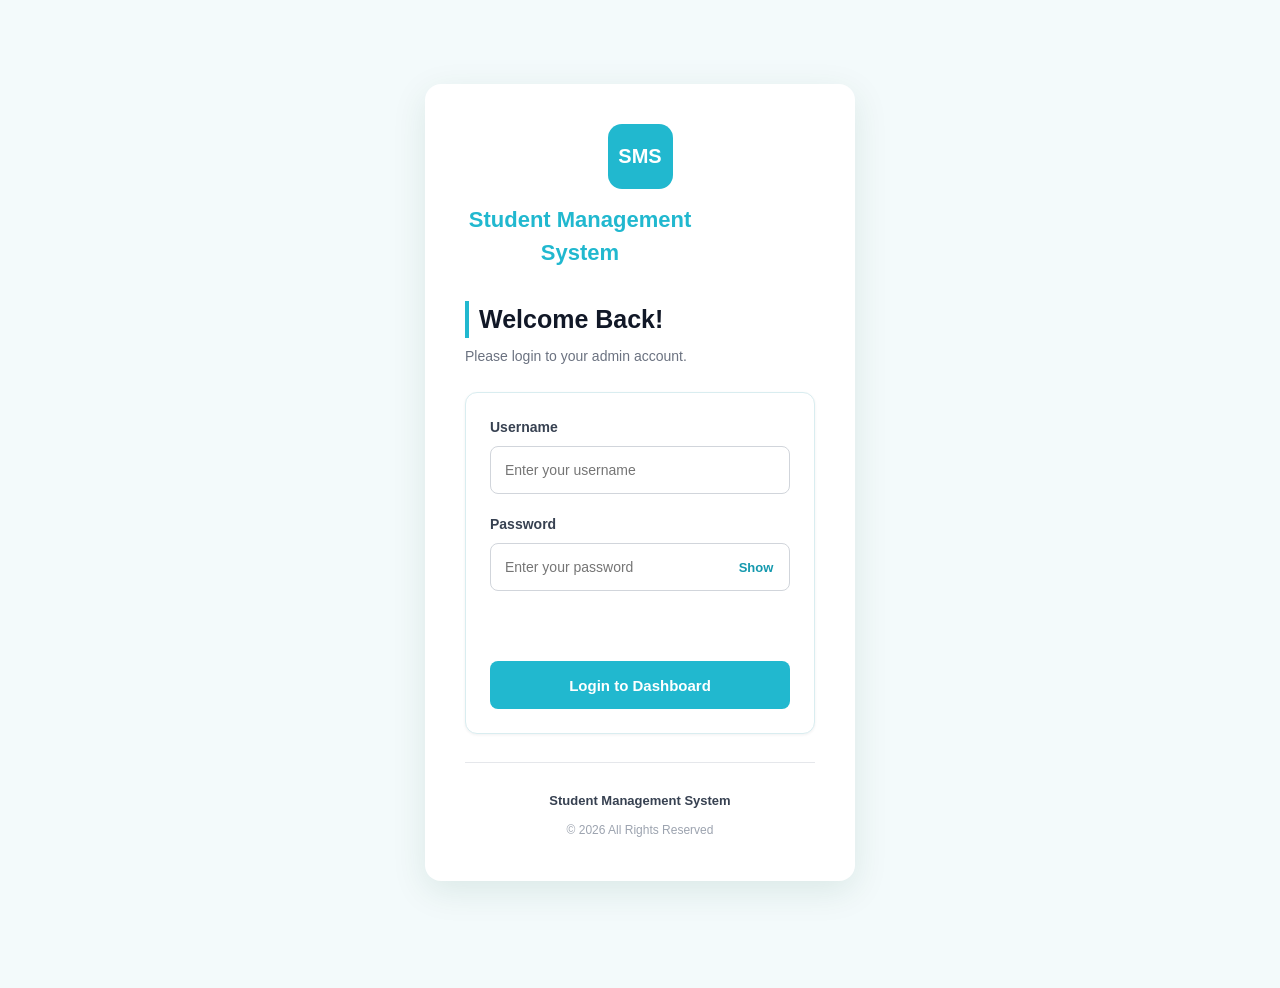
==== commit f6c9ff1f: "Comment out trainer assignment section in form Commented out the div for assigning trainers in the f" ====
--- a/Student Management System/index.html
+++ b/Student Management System/index.html
@@ -779,7 +779,7 @@
           </option>
          </select>
         </div>
-        <div class="form-group">
+        <!-- <div class="form-group">
          <label for="courseTrainer">
           Assign Trainer(s)
           <span>
@@ -793,7 +793,7 @@
          </small>
          <small class="field-error" id="courseTrainerError">
          </small>
-        </div>
+        </div> -->
        </div>
        <p class="message-box" id="courseMessage" role="status">
        </p>
@@ -2562,4 +2562,4 @@
   <script src="js/single-page.js">
   </script>
  </body>
-</html>+</html>
